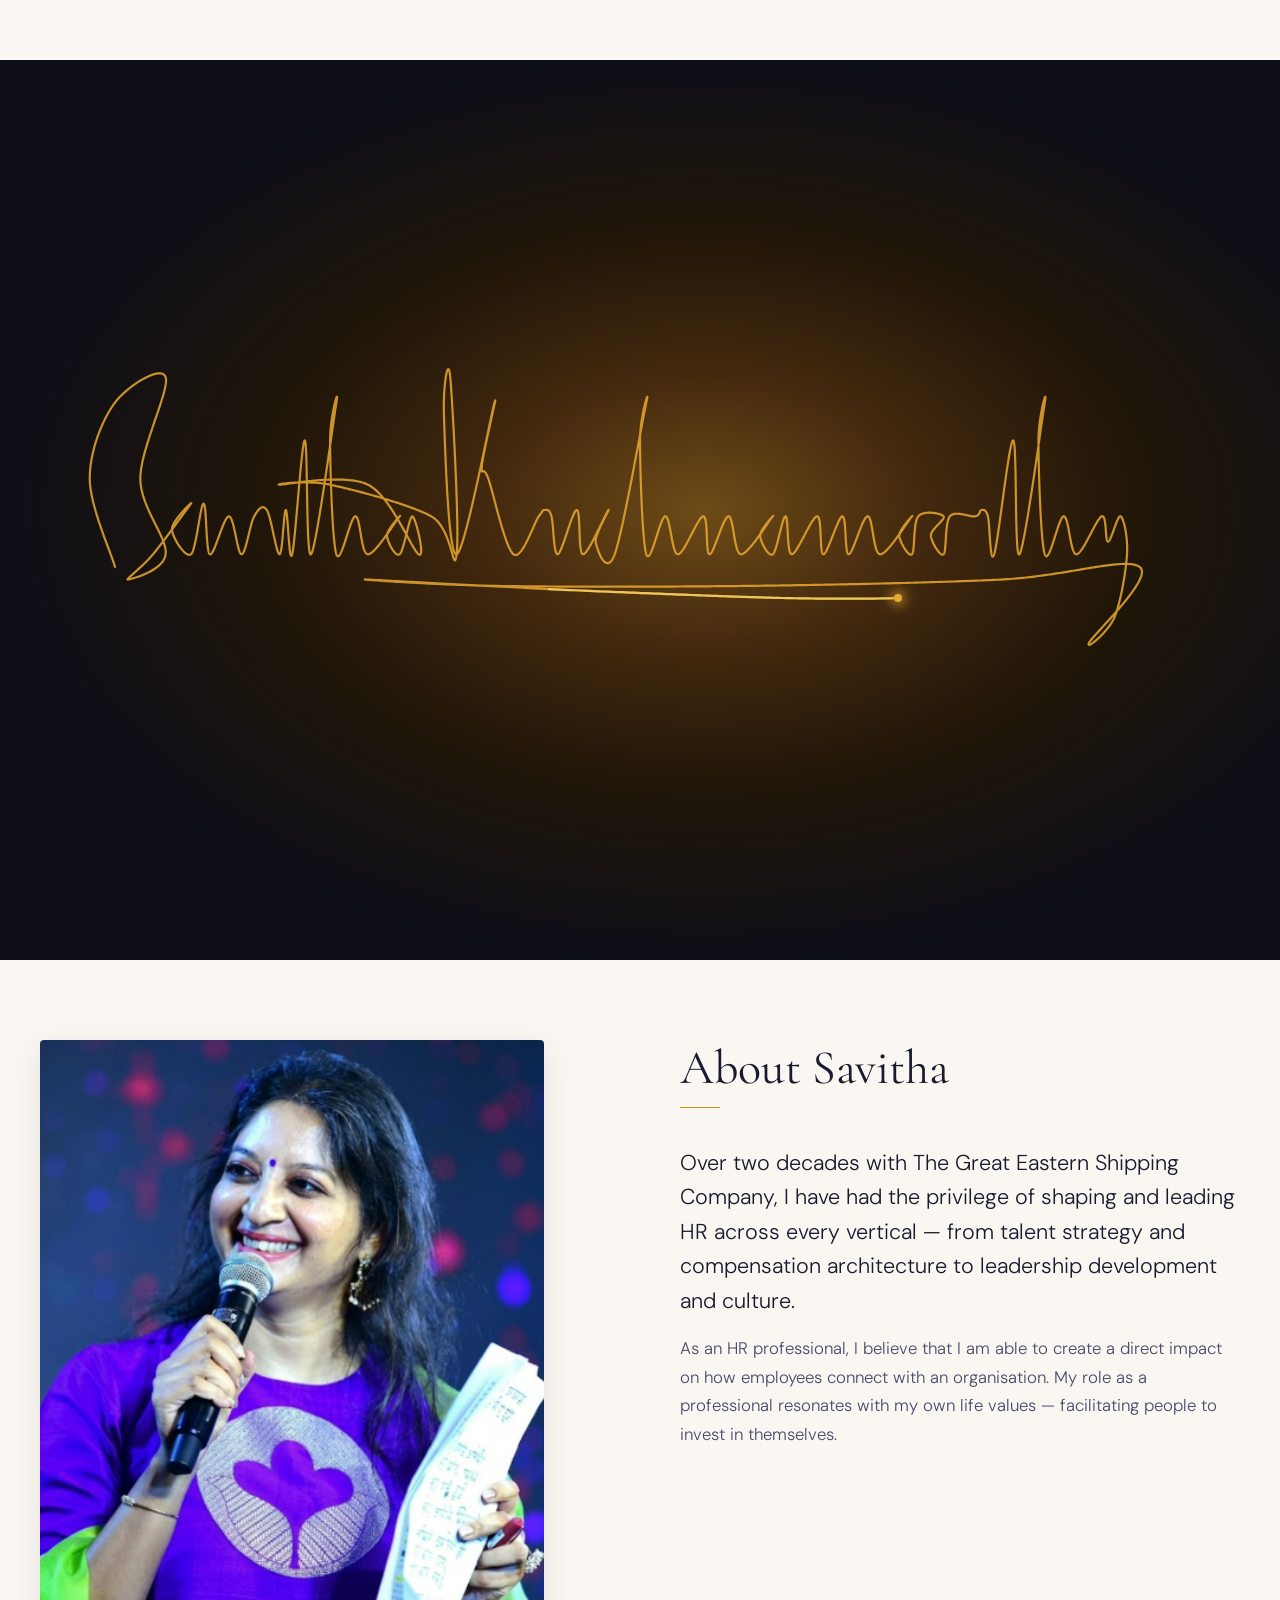
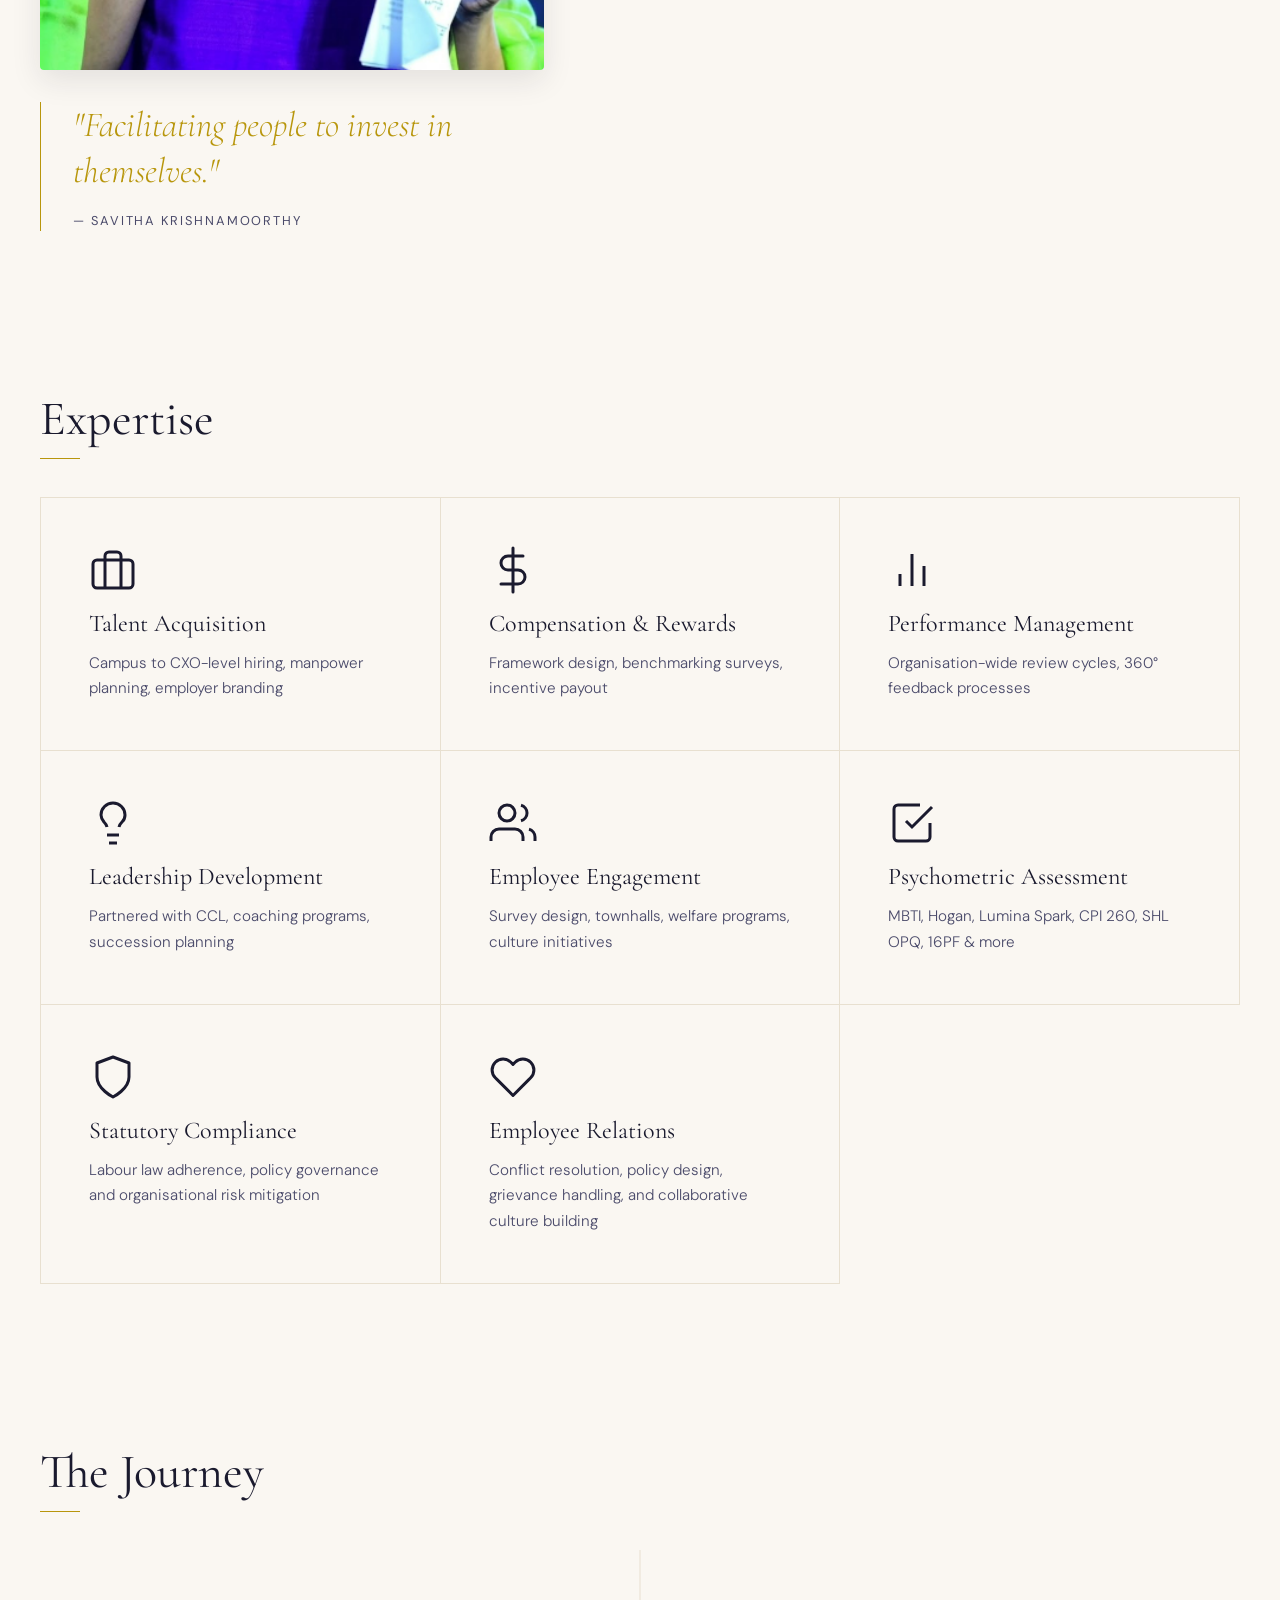
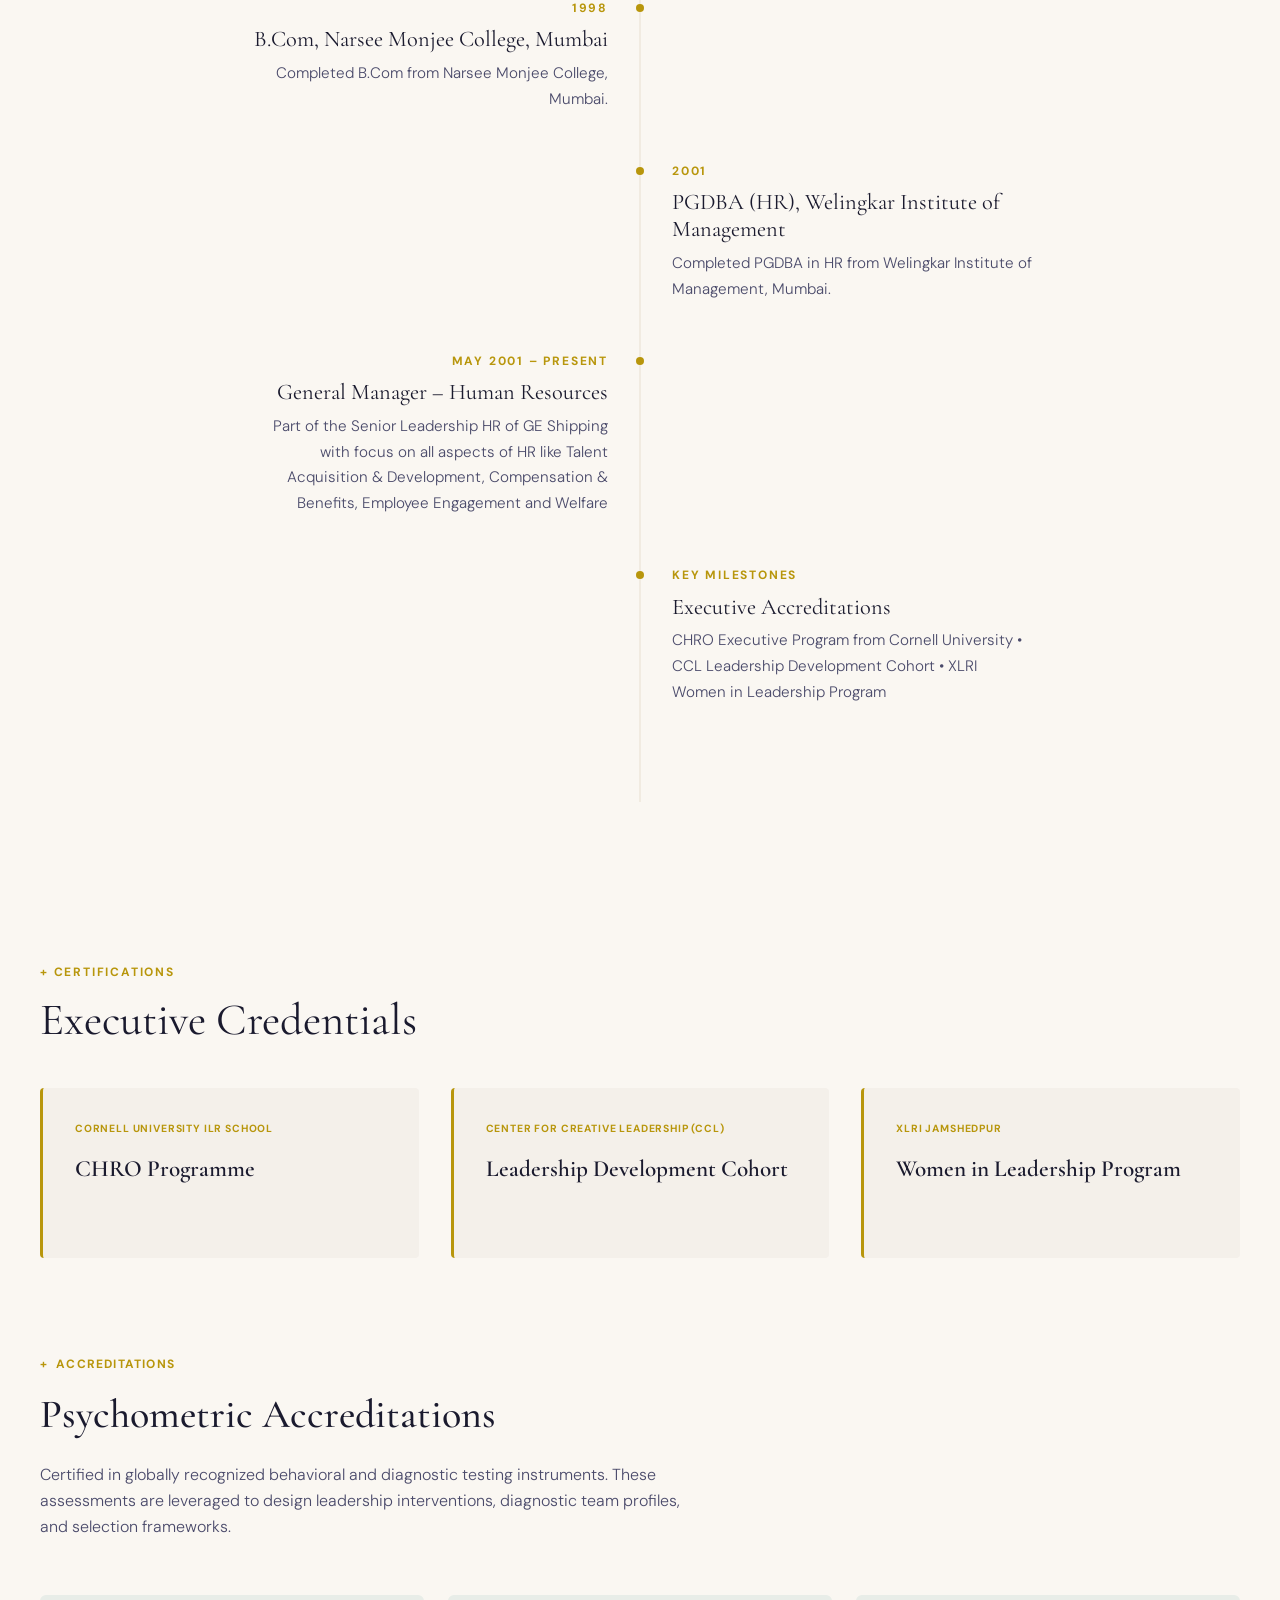
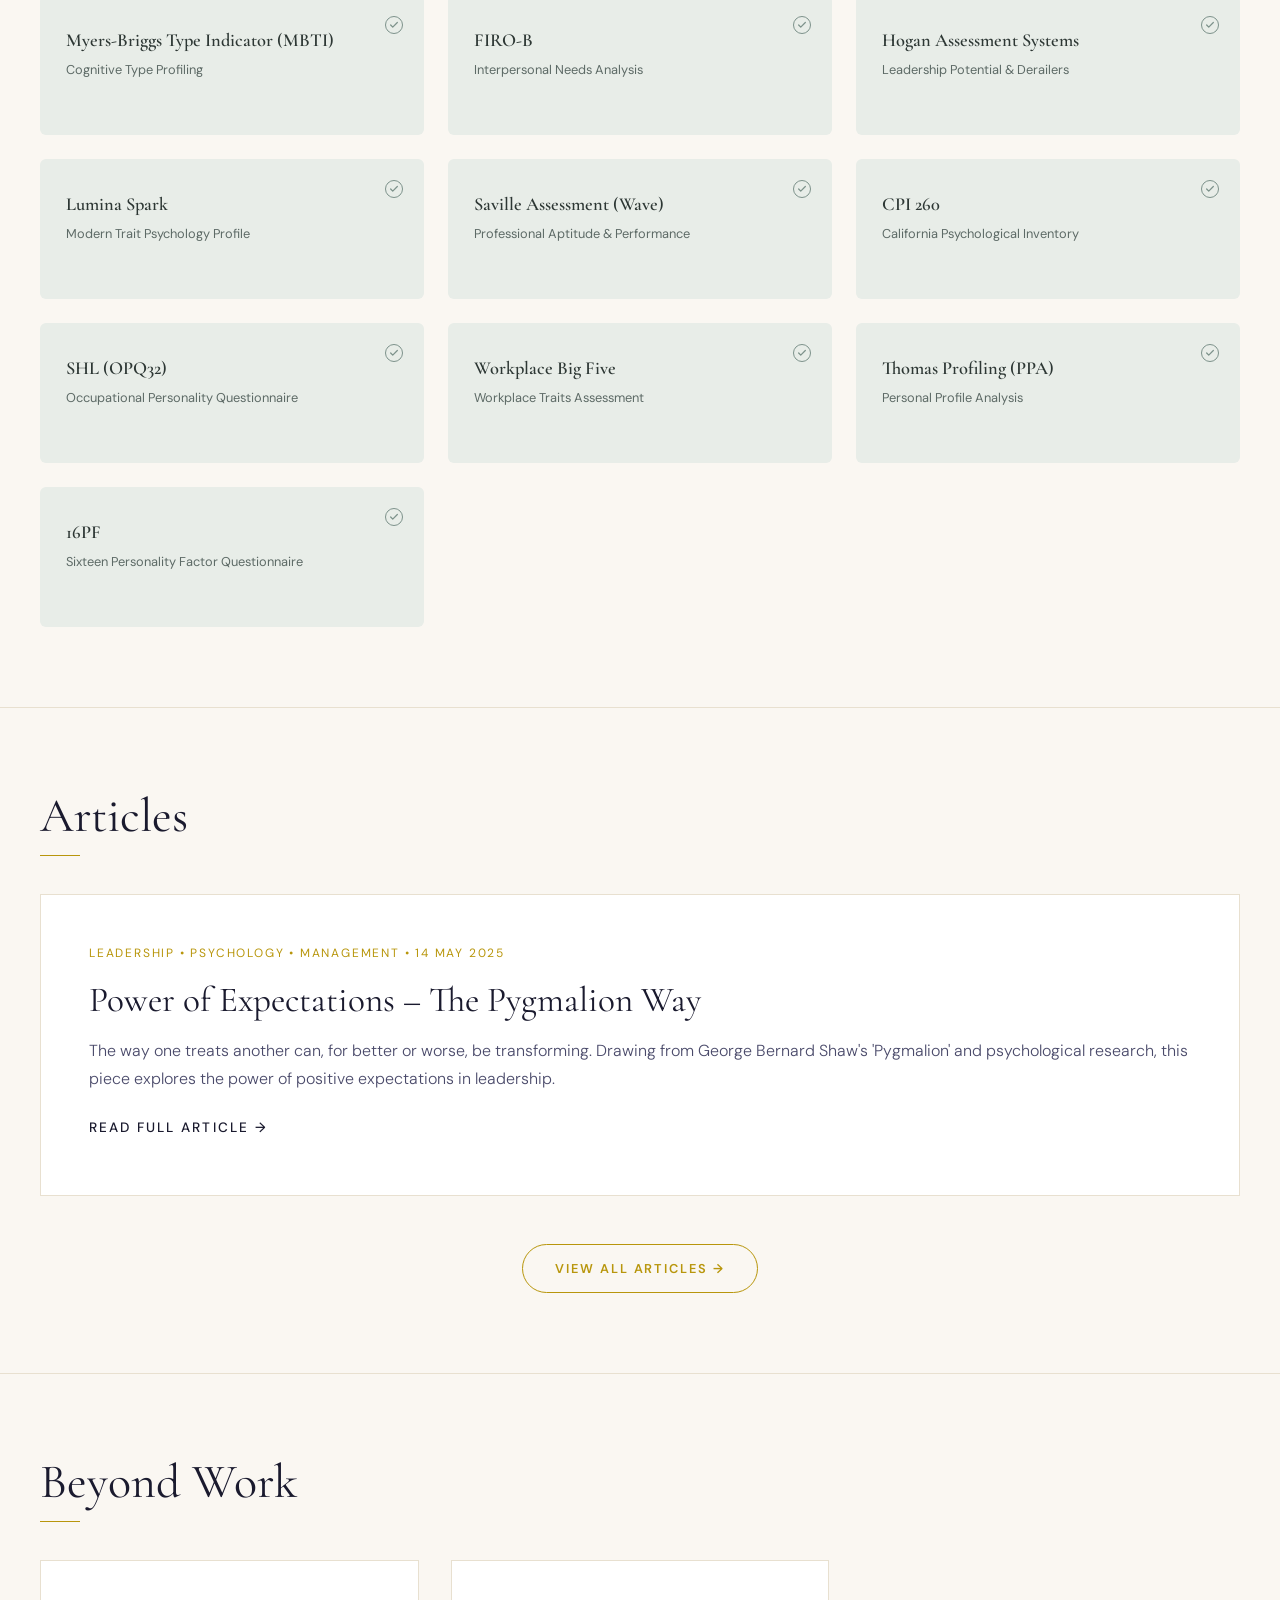
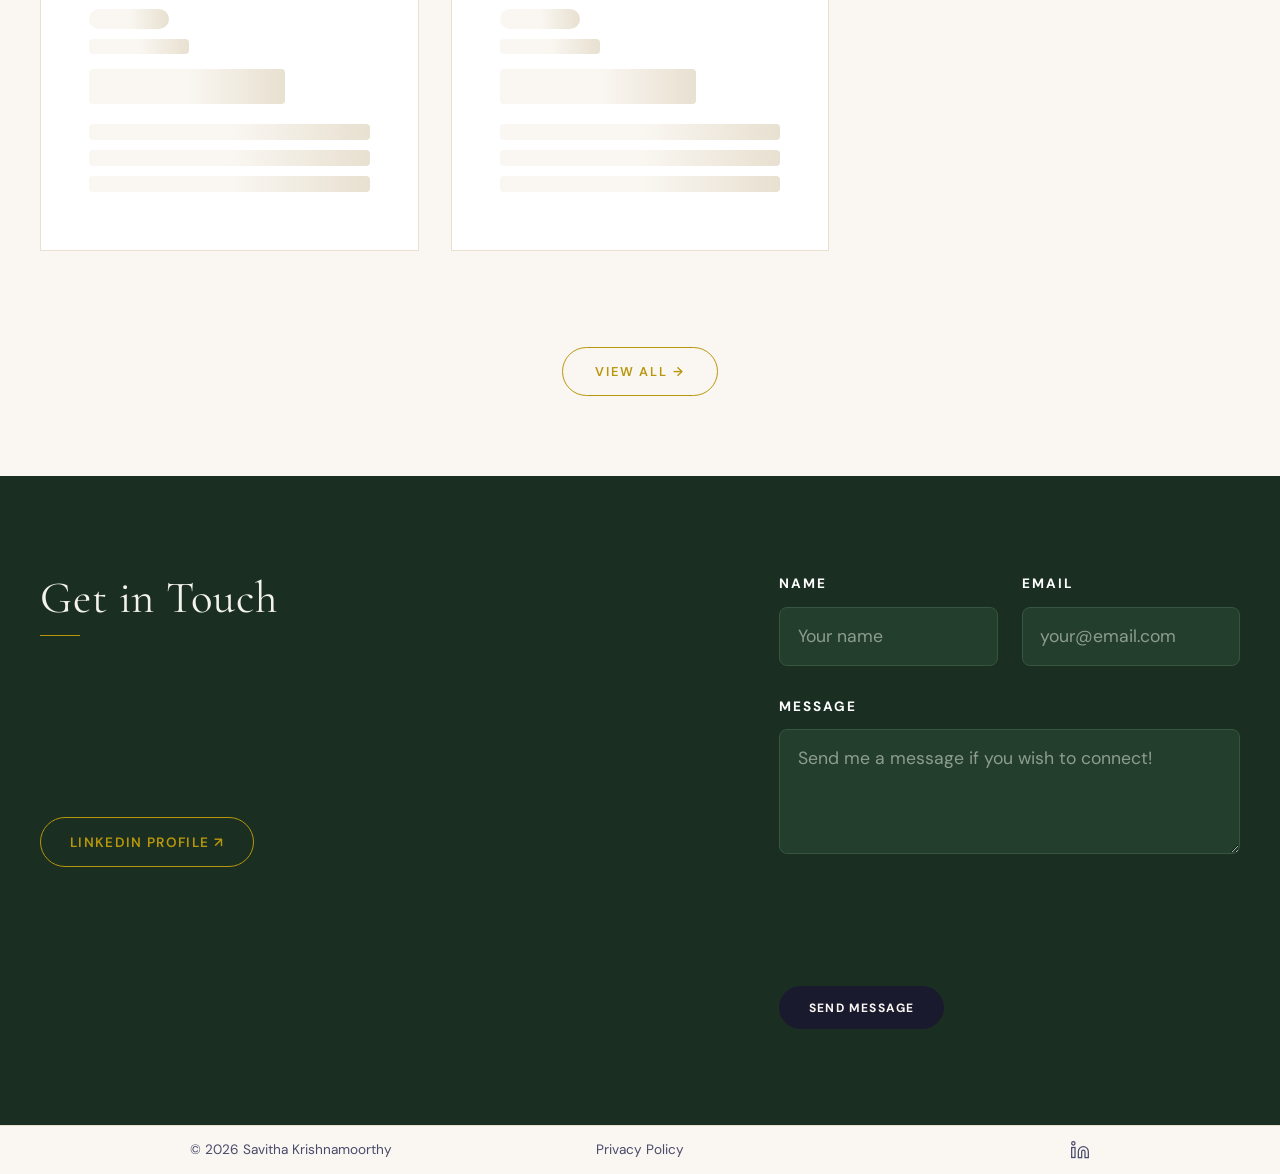
==== index.html @ 1e4d5e41 "Vertically center LinkedIn Profile button in contact column on desktop" ====
<!DOCTYPE html>
<html lang="en">
<head>
  <meta charset="UTF-8" />
  <meta name="viewport" content="width=device-width, initial-scale=1.0" />
  <title>Savitha Krishnamoorthy — HR Leader | Mumbai</title>
  <meta name="description" content="Personal brand portfolio of Savitha Krishnamoorthy, General Manager – Human Resources at The Great Eastern Shipping Co. Ltd.">
  
  <!-- Open Graph -->
  <meta property="og:title" content="Savitha Krishnamoorthy — HR Leader | Mumbai" />
  <meta property="og:description" content="Premium editorial portfolio of Savitha Krishnamoorthy, HR leader with 25+ years experience." />
  <meta property="og:type" content="website" />
  <meta property="og:url" content="https://in.linkedin.com/in/savitha-krishnamoorthy-5506066" />
  
  <!-- Google Fonts -->
  <link rel="preconnect" href="https://fonts.googleapis.com">
  <link rel="preconnect" href="https://fonts.gstatic.com" crossorigin>
  <link href="https://fonts.googleapis.com/css2?family=Cormorant+Garamond:ital,wght@0,300;0,400;0,600;0,700;1,400&family=DM+Sans:wght@300;400;500;700&display=swap" rel="stylesheet" />
  
  <link rel="stylesheet" href="css/style.css" />
  <!-- Google reCAPTCHA v2 -->
  <script src="https://www.google.com/recaptcha/api.js" async defer></script>
</head>
<body>
  <script>
    if (!sessionStorage.getItem('visited')) {
      document.body.classList.add('preloader-active', 'preloader-run-signature');
    }
  </script>
  <!-- Scroll progress bar -->
  <div id="progress-bar"></div>

  <!-- Header & Navigation -->
  <header id="navbar">
    <div class="nav-container">
      <div class="brand-container">
        <a href="#" class="logo-name">Savitha Krishnamoorthy</a>
      </div>
      
      <!-- Desktop Navigation -->
      <nav class="nav-desktop" aria-label="Desktop Navigation">
        <ul class="nav-links">
          <li><a href="#about" class="nav-item">About</a></li>
          <li><a href="#expertise" class="nav-item">Expertise</a></li>
          <li><a href="#journey" class="nav-item">Experience</a></li>
          <li><a href="#credentials" class="nav-item">Certifications</a></li>
          <li><a href="articles.html" class="nav-item" data-section="articles">Articles</a></li>
          <li><a href="beyond-work.html" class="nav-item" data-section="beyond-work">Beyond Work</a></li>
          <li><a href="#contact" class="nav-item">Contact</a></li>
        </ul>
      </nav>

      <!-- Hamburger Menu Button -->
      <button id="nav-toggle" aria-label="Toggle Navigation Menu" aria-expanded="false">
        <span class="hamburger-bar"></span>
        <span class="hamburger-bar"></span>
        <span class="hamburger-bar"></span>
      </button>
    </div>

    <!-- Mobile Navigation Overlay -->
    <div id="mobile-menu" class="mobile-menu hidden" aria-hidden="true">
      <nav aria-label="Mobile Navigation">
        <ul>
          <li><a href="#about" class="mobile-nav-item">About</a></li>
          <li><a href="#expertise" class="mobile-nav-item">Expertise</a></li>
          <li><a href="#journey" class="mobile-nav-item">Experience</a></li>
          <li><a href="#credentials" class="mobile-nav-item">Certifications</a></li>
          <li><a href="articles.html" class="mobile-nav-item">Articles</a></li>
          <li><a href="beyond-work.html" class="mobile-nav-item">Beyond Work</a></li>
          <li><a href="#contact" class="mobile-nav-item">Contact</a></li>
        </ul>
      </nav>
    </div>
  </header>

  <!-- HERO SECTION -->
  <section id="hero" class="hero-section">
    <!-- Premium layered video/image background with sunrise overlay -->
    <!-- Premium layered animated background with sunrise and shipping company graphics -->
    <div class="hero-bg-container">
      <video loop muted playsinline class="hero-video-bg">
        <source src="assets/marine-drive.mp4" type="video/mp4">
      </video>
      <div class="sky-bg"></div>
      <canvas id="constellation-canvas"></canvas>
      <div id="signature-glowing-dot"></div>
      <div class="hero-overlay"></div>
    </div>

    <div class="hero-container">
      <div class="hero-content">
        <h1 class="hero-name-headline" data-animate="fade-up">
          Savitha Krishnamoorthy
        </h1>
        
        <div class="hero-accent-line" data-animate="fade-up"></div>
        
        <div class="hero-eyebrow-container" data-animate="fade-up">
          <span class="hero-eyebrow">SENIOR HUMAN RESOURCES PROFESSIONAL | GENERAL MANAGER – HR</span>
        </div>


        <p class="hero-italic-bio" data-animate="fade-up">
          25 years | <strong>People. Process. Culture.</strong> — The three pillars of every thriving organization
        </p>

        <!-- CTA Buttons -->
        <div class="hero-actions" data-animate="fade-up">
          <a href="https://in.linkedin.com/in/savitha-krishnamoorthy-5506066" target="_blank" rel="noopener" class="hero-btn-primary">Connect on LinkedIn &nbsp;↗</a>
          <a href="#contact" class="hero-btn-secondary">Get in Touch</a>
        </div>

        <!-- Hero Stats Row -->
        <div class="hero-stats-row" data-animate="fade-up" style="margin-top: 60px;">
          <div class="hero-stat-col" data-count-target="25" data-count-suffix="+">
            <div class="hero-stat-num">0+</div>
            <div class="hero-stat-lbl">Years Experience</div>
          </div>
          <div class="hero-stat-col" data-count-target="10" data-count-suffix="+">
            <div class="hero-stat-num">0+</div>
            <div class="hero-stat-lbl">Psychometric Instruments</div>
          </div>
          <div class="hero-stat-col" data-count-target="360" data-count-suffix="°">
            <div class="hero-stat-num">0°</div>
            <div class="hero-stat-lbl">Feedback Processes</div>
          </div>
          <div class="hero-stat-col" data-count-target="8" data-count-suffix="">
            <div class="hero-stat-num">0</div>
            <div class="hero-stat-lbl">HR Verticals</div>
          </div>
        </div>


      </div>
    </div>
  </section>

  <!-- ABOUT SECTION -->
  <section id="about" class="section about-section">
    <div class="section-container">
      <div class="about-grid">
        <!-- Left Column: Profile Photo + Quote -->
        <div class="about-image-col" data-animate="fade-up">
          <div class="profile-image-frame">
            <img src="Profile_photo3.png" alt="Savitha Krishnamoorthy" class="profile-img" onerror="this.src='profile.png'; this.onerror=null;">
          </div>
          <blockquote class="pull-quote" style="margin-top: 2rem;">
            <p class="quote-text">"Facilitating people to invest in themselves."</p>
            <cite class="quote-attribution">&mdash; Savitha Krishnamoorthy</cite>
          </blockquote>
        </div>

        <!-- Right Column: Main About Info -->
        <div class="about-text-col" data-animate="fade-up" style="--delay: 1;">
          <h2 class="section-heading">About Savitha</h2>
          <p class="about-lead">
            Over two decades with The Great Eastern Shipping Company, I have had the privilege of shaping and leading HR across every vertical — from talent strategy and compensation architecture to leadership development and culture.
          </p>
          <p class="about-body">
            As an HR professional, I believe that I am able to create a direct impact on how employees connect with an organisation. My role as a professional resonates with my own life values — facilitating people to invest in themselves.
          </p>
        </div>
      </div>
    </div>
  </section>

  <!-- EXPERTISE SECTION -->
  <section id="expertise" class="section expertise-section">
    <div class="section-container">
      <h2 class="section-heading" data-animate="fade-up">Expertise</h2>
      <div class="expertise-grid">
        <!-- Card 1 -->
        <div class="expertise-card" data-animate="fade-up" style="--delay: 1;">
          <div class="card-icon" aria-hidden="true">
            <!-- Briefcase Icon -->
            <svg xmlns="http://www.w3.org/2000/svg" viewBox="0 0 24 24" fill="none" stroke="currentColor" stroke-width="1.5"><rect x="2" y="7" width="20" height="14" rx="2" ry="2"></rect><path d="M16 21V5a2 2 0 0 0-2-2h-4a2 2 0 0 0-2 2v16"></path></svg>
          </div>
          <h3 class="card-title">Talent Acquisition</h3>
          <p class="card-description">Campus to CXO-level hiring, manpower planning, employer branding</p>
        </div>

        <!-- Card 2 -->
        <div class="expertise-card" data-animate="fade-up" style="--delay: 2;">
          <div class="card-icon" aria-hidden="true">
            <!-- Coins/Rewards Icon -->
            <svg xmlns="http://www.w3.org/2000/svg" viewBox="0 0 24 24" fill="none" stroke="currentColor" stroke-width="1.5" stroke-linecap="round" stroke-linejoin="round"><line x1="12" y1="1" x2="12" y2="23"></line><path d="M17 5H9.5a3.5 3.5 0 0 0 0 7h5a3.5 3.5 0 0 1 0 7H6"></path></svg>
          </div>
          <h3 class="card-title">Compensation & Rewards</h3>
          <p class="card-description">Framework design, benchmarking surveys, incentive payout</p>
        </div>

        <!-- Card 3 -->
        <div class="expertise-card" data-animate="fade-up" style="--delay: 3;">
          <div class="card-icon" aria-hidden="true">
            <!-- Chart/Performance Icon -->
            <svg xmlns="http://www.w3.org/2000/svg" viewBox="0 0 24 24" fill="none" stroke="currentColor" stroke-width="1.5"><path d="M18 20V10"></path><path d="M12 20V4"></path><path d="M6 20v-6"></path></svg>
          </div>
          <h3 class="card-title">Performance Management</h3>
          <p class="card-description">Organisation-wide review cycles, 360° feedback processes</p>
        </div>

        <!-- Card 4 -->
        <div class="expertise-card" data-animate="fade-up" style="--delay: 4;">
          <div class="card-icon" aria-hidden="true">
            <!-- Leadership/Lightbulb Icon -->
            <svg xmlns="http://www.w3.org/2000/svg" viewBox="0 0 24 24" fill="none" stroke="currentColor" stroke-width="1.5"><path d="M15 14c.2-1 .7-1.7 1.5-2.5 1-.9 1.5-2.2 1.5-3.5A6 6 0 0 0 6 8c0 1 .5 2.2 1.5 3.5.7.7 1.3 1.5 1.5 2.5"></path><line x1="9" y1="18" x2="15" y2="18"></line><line x1="10" y1="22" x2="14" y2="22"></line></svg>
          </div>
          <h3 class="card-title">Leadership Development</h3>
          <p class="card-description">Partnered with CCL, coaching programs, succession planning</p>
        </div>

        <!-- Card 5 -->
        <div class="expertise-card" data-animate="fade-up" style="--delay: 5;">
          <div class="card-icon" aria-hidden="true">
            <!-- Engagement/People Icon -->
            <svg xmlns="http://www.w3.org/2000/svg" viewBox="0 0 24 24" fill="none" stroke="currentColor" stroke-width="1.5"><path d="M17 21v-2a4 4 0 0 0-4-4H5a4 4 0 0 0-4 4v2"></path><circle cx="9" cy="7" r="4"></circle><path d="M23 21v-2a4 4 0 0 0-3-3.87"></path><path d="M16 3.13a4 4 0 0 1 0 7.75"></path></svg>
          </div>
          <h3 class="card-title">Employee Engagement</h3>
          <p class="card-description">Survey design, townhalls, welfare programs, culture initiatives</p>
        </div>

        <!-- Card 6 -->
        <div class="expertise-card" data-animate="fade-up" style="--delay: 6;">
          <div class="card-icon" aria-hidden="true">
            <!-- Assessment/Checklist Icon -->
            <svg xmlns="http://www.w3.org/2000/svg" viewBox="0 0 24 24" fill="none" stroke="currentColor" stroke-width="1.5"><polyline points="9 11 12 14 22 4"></polyline><path d="M21 12v7a2 2 0 0 1-2 2H5a2 2 0 0 1-2-2V5a2 2 0 0 1 2-2h11"></path></svg>
          </div>
          <h3 class="card-title">Psychometric Assessment</h3>
          <p class="card-description">MBTI, Hogan, Lumina Spark, CPI 260, SHL OPQ, 16PF & more</p>
        </div>

        <!-- Card 7 -->
        <div class="expertise-card" data-animate="fade-up" style="--delay: 7;">
          <div class="card-icon" aria-hidden="true">
            <!-- Shield/Compliance Icon -->
            <svg xmlns="http://www.w3.org/2000/svg" viewBox="0 0 24 24" fill="none" stroke="currentColor" stroke-width="1.5" stroke-linecap="round" stroke-linejoin="round"><path d="M12 22s8-4 8-10V5l-8-3-8 3v7c0 6 8 10 8 10z"></path></svg>
          </div>
          <h3 class="card-title">Statutory Compliance</h3>
          <p class="card-description">Labour law adherence, policy governance and organisational risk mitigation</p>
        </div>

        <!-- Card 8 -->
        <div class="expertise-card" data-animate="fade-up" style="--delay: 8;">
          <div class="card-icon" aria-hidden="true">
            <!-- Heart/Employee Relations Icon -->
            <svg xmlns="http://www.w3.org/2000/svg" viewBox="0 0 24 24" fill="none" stroke="currentColor" stroke-width="1.5" stroke-linecap="round" stroke-linejoin="round"><path d="M20.84 4.61a5.5 5.5 0 0 0-7.78 0L12 5.67l-1.06-1.06a5.5 5.5 0 0 0-7.78 7.78l1.06 1.06L12 21.23l7.78-7.78 1.06-1.06a5.5 5.5 0 0 0 0-7.78z"></path></svg>
          </div>
          <h3 class="card-title">Employee Relations</h3>
          <p class="card-description">Conflict resolution, policy design, grievance handling, and collaborative culture building</p>
        </div>
      </div>
    </div>
  </section>


  <!-- TIMELINE SECTION -->
  <section id="journey" class="section timeline-section">
    <div class="section-container">
      <h2 class="section-heading" data-animate="fade-up">The Journey</h2>
      
      <div class="timeline-wrapper">
        <div class="timeline-line"></div>
        
        <!-- Timeline Item 1 -->
        <div class="timeline-node left" data-animate="slide-in-left">
          <div class="timeline-dot"></div>
          <div class="timeline-content">
            <span class="timeline-year">1998</span>
            <h3 class="timeline-title">B.Com, Narsee Monjee College, Mumbai</h3>
            <p class="timeline-desc">Completed B.Com from Narsee Monjee College, Mumbai.</p>
          </div>
        </div>

        <!-- Timeline Item 2 -->
        <div class="timeline-node right" data-animate="slide-in-right">
          <div class="timeline-dot"></div>
          <div class="timeline-content">
            <span class="timeline-year">2001</span>
            <h3 class="timeline-title">PGDBA (HR), Welingkar Institute of Management</h3>
            <p class="timeline-desc">Completed PGDBA in HR from Welingkar Institute of Management, Mumbai.</p>
          </div>
        </div>

        <!-- Timeline Item 3 -->
        <div class="timeline-node left" data-animate="slide-in-left">
          <div class="timeline-dot"></div>
          <div class="timeline-content">
            <span class="timeline-year">MAY 2001 – PRESENT</span>
            <h3 class="timeline-title">General Manager – Human Resources</h3>
            <p class="timeline-desc">Part of the Senior Leadership HR of GE Shipping with focus on all aspects of HR like Talent Acquisition & Development, Compensation & Benefits, Employee Engagement and Welfare</p>
          </div>
        </div>

        <!-- Timeline Item 6 -->
        <div class="timeline-node right" data-animate="slide-in-right">
          <div class="timeline-dot"></div>
          <div class="timeline-content">
            <span class="timeline-year">Key Milestones</span>
            <h3 class="timeline-title">Executive Accreditations</h3>
            <p class="timeline-desc">CHRO Executive Program from Cornell University • CCL Leadership Development Cohort • XLRI Women in Leadership Program</p>
          </div>
        </div>
      </div>
    </div>
  </section>

  <!-- CREDENTIALS SECTION -->
  <section id="credentials" class="section credentials-section">
    <div class="section-container">
      <div class="credentials-block">
        <div class="credentials-eyebrow" data-animate="fade-up">+ CERTIFICATIONS</div>
        <h2 class="section-heading-editorial" data-animate="fade-up">Executive Credentials</h2>
        
        <div class="credentials-cards-grid">
          <!-- Card 1: Cornell -->
          <div class="cred-card" data-animate="fade-up" style="--delay: 1;">
            <div class="cred-card-inner">
              <span class="cred-school">CORNELL UNIVERSITY ILR SCHOOL</span>
              <h3 class="cred-title">CHRO Programme</h3>
            </div>
          </div>

          <!-- Card 2: CCL -->
          <div class="cred-card" data-animate="fade-up" style="--delay: 2;">
            <div class="cred-card-inner">
              <span class="cred-school">CENTER FOR CREATIVE LEADERSHIP (CCL)</span>
              <h3 class="cred-title">Leadership Development Cohort</h3>
            </div>
          </div>

          <!-- Card 3: XLRI -->
          <div class="cred-card" data-animate="fade-up" style="--delay: 3;">
            <div class="cred-card-inner">
              <span class="cred-school">XLRI JAMSHEDPUR</span>
              <h3 class="cred-title">Women in Leadership Program</h3>
            </div>
          </div>
        </div>
      </div>

      <!-- PSYCHOMETRIC INSTRUMENTS -->
      <div id="accreditations" class="psycho-block">
        <div class="psycho-eyebrow" data-animate="fade-up">ACCREDITATIONS</div>
        <h2 class="psycho-heading" data-animate="fade-up">Psychometric Accreditations</h2>
        <p class="psycho-desc" data-animate="fade-up">Certified in globally recognized behavioral and diagnostic testing instruments. These assessments are leveraged to design leadership interventions, diagnostic team profiles, and selection frameworks.</p>
        
        <div class="psycho-cards-grid">
          <!-- 1 -->
          <div class="psycho-card" data-animate="fade-up" style="--delay: 1;">
            <div class="psycho-icon">
              <span class="psycho-dot"></span>
              <span class="psycho-check">
                <svg viewBox="0 0 24 24" fill="none" stroke="currentColor" stroke-width="3" stroke-linecap="round" stroke-linejoin="round"><polyline points="20 6 9 17 4 12"></polyline></svg>
              </span>
            </div>
            <h3 class="psycho-title">Myers-Briggs Type Indicator (MBTI)</h3>
            <span class="psycho-subtitle">Cognitive Type Profiling</span>
          </div>
          
          <!-- 2 -->
          <div class="psycho-card" data-animate="fade-up" style="--delay: 2;">
            <div class="psycho-icon">
              <span class="psycho-dot"></span>
              <span class="psycho-check">
                <svg viewBox="0 0 24 24" fill="none" stroke="currentColor" stroke-width="3" stroke-linecap="round" stroke-linejoin="round"><polyline points="20 6 9 17 4 12"></polyline></svg>
              </span>
            </div>
            <h3 class="psycho-title">FIRO-B</h3>
            <span class="psycho-subtitle">Interpersonal Needs Analysis</span>
          </div>
          
          <!-- 3 -->
          <div class="psycho-card" data-animate="fade-up" style="--delay: 3;">
            <div class="psycho-icon">
              <span class="psycho-dot"></span>
              <span class="psycho-check">
                <svg viewBox="0 0 24 24" fill="none" stroke="currentColor" stroke-width="3" stroke-linecap="round" stroke-linejoin="round"><polyline points="20 6 9 17 4 12"></polyline></svg>
              </span>
            </div>
            <h3 class="psycho-title">Hogan Assessment Systems</h3>
            <span class="psycho-subtitle">Leadership Potential & Derailers</span>
          </div>
          
          <!-- 4 -->
          <div class="psycho-card" data-animate="fade-up" style="--delay: 4;">
            <div class="psycho-icon">
              <span class="psycho-dot"></span>
              <span class="psycho-check">
                <svg viewBox="0 0 24 24" fill="none" stroke="currentColor" stroke-width="3" stroke-linecap="round" stroke-linejoin="round"><polyline points="20 6 9 17 4 12"></polyline></svg>
              </span>
            </div>
            <h3 class="psycho-title">Lumina Spark</h3>
            <span class="psycho-subtitle">Modern Trait Psychology Profile</span>
          </div>
          
          <!-- 5 -->
          <div class="psycho-card" data-animate="fade-up" style="--delay: 5;">
            <div class="psycho-icon">
              <span class="psycho-dot"></span>
              <span class="psycho-check">
                <svg viewBox="0 0 24 24" fill="none" stroke="currentColor" stroke-width="3" stroke-linecap="round" stroke-linejoin="round"><polyline points="20 6 9 17 4 12"></polyline></svg>
              </span>
            </div>
            <h3 class="psycho-title">Saville Assessment (Wave)</h3>
            <span class="psycho-subtitle">Professional Aptitude & Performance</span>
          </div>
          
          <!-- 6 -->
          <div class="psycho-card" data-animate="fade-up" style="--delay: 6;">
            <div class="psycho-icon">
              <span class="psycho-dot"></span>
              <span class="psycho-check">
                <svg viewBox="0 0 24 24" fill="none" stroke="currentColor" stroke-width="3" stroke-linecap="round" stroke-linejoin="round"><polyline points="20 6 9 17 4 12"></polyline></svg>
              </span>
            </div>
            <h3 class="psycho-title">CPI 260</h3>
            <span class="psycho-subtitle">California Psychological Inventory</span>
          </div>
          
          <!-- 7 -->
          <div class="psycho-card" data-animate="fade-up" style="--delay: 7;">
            <div class="psycho-icon">
              <span class="psycho-dot"></span>
              <span class="psycho-check">
                <svg viewBox="0 0 24 24" fill="none" stroke="currentColor" stroke-width="3" stroke-linecap="round" stroke-linejoin="round"><polyline points="20 6 9 17 4 12"></polyline></svg>
              </span>
            </div>
            <h3 class="psycho-title">SHL (OPQ32)</h3>
            <span class="psycho-subtitle">Occupational Personality Questionnaire</span>
          </div>
          
          <!-- 8 -->
          <div class="psycho-card" data-animate="fade-up" style="--delay: 8;">
            <div class="psycho-icon">
              <span class="psycho-dot"></span>
              <span class="psycho-check">
                <svg viewBox="0 0 24 24" fill="none" stroke="currentColor" stroke-width="3" stroke-linecap="round" stroke-linejoin="round"><polyline points="20 6 9 17 4 12"></polyline></svg>
              </span>
            </div>
            <h3 class="psycho-title">Workplace Big Five</h3>
            <span class="psycho-subtitle">Workplace Traits Assessment</span>
          </div>
          
          <!-- 9 -->
          <div class="psycho-card" data-animate="fade-up" style="--delay: 9;">
            <div class="psycho-icon">
              <span class="psycho-dot"></span>
              <span class="psycho-check">
                <svg viewBox="0 0 24 24" fill="none" stroke="currentColor" stroke-width="3" stroke-linecap="round" stroke-linejoin="round"><polyline points="20 6 9 17 4 12"></polyline></svg>
              </span>
            </div>
            <h3 class="psycho-title">Thomas Profiling (PPA)</h3>
            <span class="psycho-subtitle">Personal Profile Analysis</span>
          </div>
          
          <!-- 10 -->
          <div class="psycho-card" data-animate="fade-up" style="--delay: 10;">
            <div class="psycho-icon">
              <span class="psycho-dot"></span>
              <span class="psycho-check">
                <svg viewBox="0 0 24 24" fill="none" stroke="currentColor" stroke-width="3" stroke-linecap="round" stroke-linejoin="round"><polyline points="20 6 9 17 4 12"></polyline></svg>
              </span>
            </div>
            <h3 class="psycho-title">16PF</h3>
            <span class="psycho-subtitle">Sixteen Personality Factor Questionnaire</span>
          </div>
        </div>
      </div>
    </div>
  </section>

  <!-- ARTICLES SECTION -->
  <section id="articles" class="section articles-section" style="background-color: var(--color-bg); border-top: 1px solid var(--color-divider); padding: var(--space-lg) var(--space-xs); position: relative;">
    <div class="section-container">
      <div class="perspectives-header" style="display: flex; justify-content: space-between; align-items: flex-end; margin-bottom: var(--space-md); flex-wrap: wrap; gap: 1rem;">
        <div>
          <h2 class="section-heading" style="margin-bottom: 0;" data-animate="fade-up">Articles</h2>
        </div>
      </div>
      
      <div class="articles-layout" style="display: block;">
        <!-- 1. Static Pygmalion Card -->
        <article class="featured-article-card" data-animate="fade-up" style="--delay: 2;">
          <div class="article-meta">
            <span class="article-tag">Leadership &bull; Psychology &bull; Management &bull; 14 May 2025</span>
          </div>
          <h3 class="article-title">Power of Expectations – The Pygmalion Way</h3>
          <p class="article-excerpt">The way one treats another can, for better or worse, be transforming. Drawing from George Bernard Shaw's 'Pygmalion' and psychological research, this piece explores the power of positive expectations in leadership.</p>
          <a href="articles.html" class="article-cta-btn" style="text-decoration: none; display: inline-block; text-align: center;">Read Full Article <span class="arrow">→</span></a>
        </article>
      </div>

      <div style="margin-top: 3rem; text-align: center;" data-animate="fade-up" style="--delay: 3;">
        <a href="articles.html" class="btn-primary-outline" style="text-decoration: none; display: inline-block;">VIEW ALL ARTICLES <span class="arrow">→</span></a>
      </div>
    </div>
  </section>

  <!-- INSIGHTS SECTION -->
  <section id="beyond-work" class="section insights-section" style="background-color: var(--color-bg); border-top: 1px solid var(--color-divider); padding: var(--space-lg) var(--space-xs); position: relative;">
    <div class="section-container">
      <div class="perspectives-header" style="display: flex; justify-content: space-between; align-items: flex-end; margin-bottom: var(--space-md); flex-wrap: wrap; gap: 1rem;">
        <div>
          <h2 class="section-heading" style="margin-bottom: 0;" data-animate="fade-up">Beyond Work</h2>
        </div>
      </div>
      
      <div id="dynamic-posts-container" style="display: grid; grid-template-columns: repeat(auto-fill, minmax(min(100%, 300px), 1fr)); gap: 2rem;">
        <div class="post-skeleton" style="background-color: var(--color-white); border: 1px solid var(--color-divider); padding: var(--space-md);">
          <div class="skeleton-pill"></div>
          <div class="skeleton-date"></div>
          <div class="skeleton-title"></div>
          <div class="skeleton-line"></div>
          <div class="skeleton-line"></div>
          <div class="skeleton-line short"></div>
        </div>
        <div class="post-skeleton" style="background-color: var(--color-white); border: 1px solid var(--color-divider); padding: var(--space-md);">
          <div class="skeleton-pill"></div>
          <div class="skeleton-date"></div>
          <div class="skeleton-title"></div>
          <div class="skeleton-line"></div>
          <div class="skeleton-line"></div>
          <div class="skeleton-line short"></div>
        </div>
      </div>
      
      <div id="no-insights-message" style="display: none; text-align: center; font-style: italic; color: var(--color-text-light); margin-top: 2rem;">
        More coming soon.
      </div>

      <div style="margin-top: 3rem; text-align: center;" data-animate="fade-up" style="--delay: 3;">
        <a href="beyond-work.html" class="btn-primary-outline" style="text-decoration: none; display: inline-block;">VIEW ALL <span class="arrow">→</span></a>
      </div>
    </div>
  </section>

  <!-- CONTACT SECTION -->
  <section id="contact" class="section contact-section">
    <div class="section-container">
      <div class="contact-grid">
        <div class="contact-info">
          <h2 class="section-heading" data-animate="fade-up" style="margin-top: 0; margin-bottom: 1.8rem;">
            Get in Touch
          </h2>
          <div class="btn-linkedin-pill-wrapper">
            <a href="https://in.linkedin.com/in/savitha-krishnamoorthy-5506066" target="_blank" rel="noopener" class="btn-linkedin-pill" data-animate="fade-up" style="--delay: 1; margin-top: 0;">LinkedIn Profile ↗</a>
          </div>
        </div>
        
        <!-- Contact Form -->
        <div class="contact-form-container" data-animate="fade-up" style="--delay: 5;">
          <form id="contact-form">
            <input type="hidden" name="_subject" value="New message from portfolio - Savitha Krishnamoorthy">
            
            <div class="form-row">
              <div class="form-group" style="flex: 1;">
                <label for="name">NAME</label>
                <input type="text" id="name" name="name" placeholder="Your name" required>
              </div>
              
              <div class="form-group" style="flex: 1;">
                <label for="email">EMAIL</label>
                <input type="email" id="email" name="email" placeholder="your@email.com" required>
              </div>
            </div>
            
            <div class="form-group">
              <label for="message">MESSAGE</label>
              <textarea id="message" name="message" placeholder="Send me a message if you wish to connect!" rows="4" required></textarea>
            </div>

            <!-- Honeypot field to trap spam bots (hidden from humans) -->
            <div style="display: none;" aria-hidden="true">
              <label for="honeypot_field">Leave this field blank</label>
              <input type="text" id="honeypot_field" name="honeypot_field" autocomplete="off" tabindex="-1">
            </div>

            <!-- Google reCAPTCHA v2 -->
            <div class="form-row recaptcha-row" style="margin-bottom: 1.8rem;">
              <div class="g-recaptcha" data-sitekey="6LdRohEtAAAAABu1uD13qUaR6DW5cXo_nmkn2rKm" data-theme="dark"></div>
            </div>
            
            <button type="submit" class="btn-primary-form">Send Message</button>
            <p id="form-status" style="display: none; margin-top: 1rem; color: var(--color-accent); font-weight: 500; font-size: 0.9rem;"></p>
          </form>
        </div>
      </div>
    </div>
  </section>

  <!-- FOOTER -->
  <footer class="site-footer">
    <div class="footer-container">
      <span class="copyright">© 2026 Savitha Krishnamoorthy</span>
      <a href="privacy-policy.html" class="footer-privacy-link">Privacy Policy</a>
      <a href="https://in.linkedin.com/in/savitha-krishnamoorthy-5506066" target="_blank" rel="noopener" class="footer-social-link" aria-label="LinkedIn Profile">
        <svg xmlns="http://www.w3.org/2000/svg" viewBox="0 0 24 24" fill="none" stroke="currentColor" stroke-width="1.5" width="20" height="20"><path d="M16 8a6 6 0 0 1 6 6v7h-4v-7a2 2 0 0 0-2-2 2 2 0 0 0-2 2v7h-4v-7a6 6 0 0 1 6-6z"></path><rect x="2" y="9" width="4" height="12"></rect><circle cx="4" cy="4" r="2"></circle></svg>
      </a>
    </div>
  </footer>

  <!-- PERSPECTIVES FULL ARTICLE MODAL -->
  <div id="article-modal" class="modal-overlay hidden" aria-hidden="true" role="dialog">
    <div class="modal-wrapper">
      <button id="close-modal-btn" class="modal-close" aria-label="Close article">×</button>
      <div class="modal-content">
        <span class="modal-tag">Perspectives &bull; Leadership &bull; Psychology</span>
        <h2 class="modal-title">Power of Expectations – The Pygmalion Way</h2>
        <div class="modal-body-text">
          <p class="lead-text">
            Anyone who is familiar with the play ‘Pygmalion’ by George Bernard Shaw, would know about an experiment which started on a casual conversation and went on to become a serious study. In a nutshell this is a story about how Professor Higgins, a scientist of phonetics, lays a bet to Colonel Pickering that he will convert a mere flower girl, Eliza Doolittle, who is rough in her dialect and present her as poised and well-spoken as a Duchess. While Professor Higgins works and is successful on the physical transformation the insight is brilliantly put by Eliza: <em>“The difference between a lady and a flower girl is not how she behaves but how she is treated. I will always be a Flower girl to Prof. Higgins because he always treats me like a flower girl, but I know I can be a lady to you because you treat me as one and always will.”</em>
          </p>
          <p>
            This play is inspired by the ‘Pygmalion effect’. The Pygmalion effect is a psychological phenomenon wherein it is believed that high expectations can lead to improved performance. Its name comes from the story of Pygmalion, a mythical Greek sculptor. Pygmalion carved a statue of a woman and then became enamored with it. Unable to love a human, Pygmalion appealed to Aphrodite, the goddess of love. She took pity and brought the statue to life.
          </p>
          <p>
            The insights from Pygmalion effect are widely practiced in educational institutions. Research by Robert Rosenthal and Lenore Jacobson examined the influence of teachers’ expectations on students’ performance. Interesting studies have been carried out where students who were picked randomly were presented as ‘Gifted’, which in turn has had a positive psychological impact on teachers. These children in many cases ended up excelling as the teachers projected higher expectations and in many cases encouragement as well.
          </p>
          <p>
            The powerful influence of a person’s expectation, especially leaders or mentors on an individual’s behavior, has long been recognized by psychologists and even workplaces today.
            It presents a theory that many a times people outperform because of the positive expectations set on them by their managers or parents or teachers etc. To elaborate what it means is the way one person treats another can, for better or worse, be transforming. Managers who believe their team members have potential and frequently offer encouragement and positive reinforcements are likely to build more successful teams.
          </p>
          <p>
            Insights from ‘Pygmalion in Management’ by J Sterling Livingston, state many a time Managers unintentionally treat their subordinates in a way that could lead to lower expectations than the subordinate could be capable of. This is also because interestingly at a psychological level, people often believe they can only deliver what is expected of them.
          </p>
          <p>
            Often in coffee conversations with colleagues, when you discuss about managers who inspire them, apart from the domain competence it is often about: <em>“He believed in my ability even more than I did on myself,”</em> or <em>“She told me 'I know you can do this, you are not seeing it yet, but I can clearly see this.'”</em>
          </p>
          <p>
            There is common folk tale related to the Solomon Island where it is believed that a tree if it had to be brought down can be done so by the combined effort of the Islanders cursing negatively and yelling at the tree. While whether this is true or not is debatable, it does emphasize the impact of repeated negative expectations and statements on one’s psyche and hence performance as well.
          </p>
          <p>
            If we know this then what’s really the issue? Well, it’s easier said than done. Our own inhibitions, experiences and deep-rooted personality traits could come in the way of setting and communicating positive expectations from people around us. It is often difficult to recognize how easily we end up transmitting negative feelings.
          </p>
          <p>
            However, being aware of the impact of our expectations and the way it is communicated by managers can go a long way in building positivity. Feedback both positive as well as citing improvement areas could be motivating and further enhance performance. Research by McClelland and Atkinson also indicates that the Pygmalion effect drops if we see our chance of success as being less than 50%. This explains that while high expectations are beneficial, it is up to the point of diminishing returns.
          </p>
          <p>
            Whether consciously or not, leaders facilitate changes in behavior, hence a deliberate effort to state positive expectations and create positive reinforcement can do more good than harm.
          </p>
        </div>
      </div>
    </div>
  </div>

  <!-- Local Supabase Client Library -->
  <script src="js/supabase.js"></script>
  <!-- Shared Config -->
  <script src="js/supabase-client.js"></script>
  <!-- Main interaction script -->
  <script src="js/main.js" defer></script>
  <!-- Dynamic Homepage Insights -->
  <script src="js/homepage-insights.js" defer></script>
</body>
</html>
---- css/style.css ----
/* -------------------------------------------------------------
   SAVITHA KRISHNAMOORTHY PORTFOLIO - DESIGN SYSTEM & STYLE
------------------------------------------------------------- */

/* 1. DESIGN TOKENS (CSS Variables) */
:root {
  /* Colors - EXACT TO REQUEST SPECIFICATIONS */
  --color-bg: #FAF7F2;          /* warm cream / off-white */
  --color-primary: #1A1A2E;     /* deep navy-black */
  --color-accent: #B8960C;      /* antique gold */
  --color-secondary: #4A4A6A;   /* muted slate */
  --color-white: #FFFFFF;
  --color-divider: #E8E0D0;     /* soft divider */

  /* Typography */
  --font-heading: 'Cormorant Garamond', serif;
  --font-body: 'DM Sans', sans-serif;

  /* Spacing Scale */
  --space-xxs: 0.5rem;
  --space-xs: 1rem;
  --space-sm: 2rem;
  --space-md: 3rem;
  --space-lg: 5rem;
  --space-xl: 8rem;
  --space-xxl: 12rem;

  /* Grid/Layout */
  --max-width: 1200px;
  --header-height: 60px;

  /* Transitions */
  --transition-smooth: all 0.5s cubic-bezier(0.25, 0.46, 0.45, 0.94);
  --transition-slow: all 0.8s cubic-bezier(0.25, 0.46, 0.45, 0.94);
  --transition-shimmer: all 0.3s ease;
}

/* 2. RESET & BASE */
*, *::before, *::after {
  box-sizing: border-box;
  margin: 0;
  padding: 0;
}

html {
  font-size: 16px;
  scroll-behavior: smooth;
  background-color: var(--color-bg);
  color: var(--color-primary);
  font-family: var(--font-body);
  -webkit-font-smoothing: antialiased;
  -moz-osx-font-smoothing: grayscale;
}

body {
  overflow-x: hidden;
  line-height: 1.7;
}

/* 3. TYPOGRAPHY & GENERAL STYLES */
h1, h2, h3, h4 {
  font-family: var(--font-heading);
  font-weight: 400;
  color: var(--color-primary);
  line-height: 1.2;
}

p {
  font-size: 1.05rem;
  color: var(--color-secondary);
  font-weight: 300;
}

a {
  color: inherit;
  text-decoration: none;
  transition: var(--transition-smooth);
}

img {
  max-width: 100%;
  height: auto;
}

ul {
  list-style: none;
}

/* Scroll Progress Bar */
#progress-bar {
  position: fixed;
  top: 0;
  left: 0;
  height: 2px;
  background-color: var(--color-accent);
  width: 0%;
  z-index: 1100;
  transition: width 0.1s linear;
}

/* 4. LAYOUT COMPONENTS */
.section {
  padding: var(--space-lg) var(--space-xs);
  display: flex;
  justify-content: center;
  align-items: center;
}

.section-container {
  width: 100%;
  max-width: var(--max-width);
  margin: 0 auto;
}

/* Section Headings */
.section-heading {
  font-size: 3rem;
  margin-bottom: var(--space-md);
  position: relative;
  display: inline-block;
}

.section-heading::after {
  content: '';
  position: absolute;
  left: 0;
  bottom: -10px;
  width: 40px;
  height: 1px;
  background-color: var(--color-accent);
}

.section-subheading {
  font-size: 1.2rem;
  font-family: var(--font-body);
  color: var(--color-secondary);
  letter-spacing: 0.05em;
  margin-top: -1.5rem;
  margin-bottom: var(--space-md);
}

/* 5. HEADER & NAVIGATION */
#navbar {
  position: fixed;
  top: 0;
  left: 0;
  width: 100%;
  height: var(--header-height);
  background-color: transparent;
  border-bottom: 1px solid transparent;
  z-index: 1000;
  display: flex;
  align-items: center;
  transition: var(--transition-smooth);
}

#navbar.navbar-scrolled {
  background-color: rgba(250, 247, 242, 0.9);
  backdrop-filter: blur(20px);
  -webkit-backdrop-filter: blur(20px);
  border-bottom: 1px solid var(--color-divider);
  box-shadow: 0 4px 20px rgba(0, 0, 0, 0.05);
}

.nav-container {
  width: 100%;
  max-width: 1400px; /* Increased from var(--max-width) to prevent collision and move left */
  margin: 0 auto;
  padding: 0 var(--space-sm);
  display: flex;
  justify-content: space-between;
  align-items: center;
}

/* Brand container containing logo card & name link */
.brand-container {
  display: flex;
  align-items: center;
  gap: 1rem;
}

.brand-company-logo {
  height: 28px;
  width: auto;
  opacity: 0.9;
  transition: opacity 0.3s ease;
}

.brand-company-logo:hover {
  opacity: 1;
}

.company-logo-box {
  background-color: var(--color-white);
  border: 1px solid var(--color-divider);
  border-radius: 4px;
  padding: 0.35rem 0.65rem;
  display: flex;
  align-items: center;
  gap: 0.5rem;
  box-shadow: 0 2px 8px rgba(0, 0, 0, 0.08);
}

.company-flag {
  flex-shrink: 0;
}

.company-logo-text {
  display: flex;
  flex-direction: column;
  line-height: 1.1;
}

.co-title {
  font-family: var(--font-body);
  font-size: 0.55rem;
  font-weight: 700;
  color: var(--color-primary);
  text-transform: uppercase;
  letter-spacing: 0.05em;
}

.co-subtitle {
  font-family: var(--font-body);
  font-size: 0.5rem;
  font-weight: 500;
  color: var(--color-secondary);
  text-transform: uppercase;
  letter-spacing: 0.05em;
}

.logo-name {
  font-family: var(--font-heading);
  font-size: 1.3rem;
  font-weight: 500;
  color: var(--color-accent);
  letter-spacing: 0.02em;
  white-space: nowrap;
  display: flex;
  align-items: center;
}

#navbar.navbar-scrolled .logo-name {
  color: var(--color-accent);
}

.nav-desktop {
  margin-left: 3.5rem;
  margin-right: auto;
}

.nav-links {
  display: flex;
  align-items: center;
  gap: 1.4rem;
}

.nav-item {
  font-size: 0.75rem;
  font-weight: 500;
  text-transform: uppercase;
  letter-spacing: 0.15em;
  color: var(--color-white); /* White text links initially on transparent background */
  padding: 0.5rem 0;
  position: relative;
}

#navbar.navbar-scrolled .nav-item {
  color: var(--color-primary); /* Swaps to dark color when scrolled */
}

/* Nav Item Underline Indicator */
.nav-item::after {
  content: '';
  position: absolute;
  left: 0;
  bottom: 0;
  width: 100%;
  height: 1px;
  background-color: var(--color-accent);
  transform: scaleX(0);
  transform-origin: left;
  transition: transform 0.4s cubic-bezier(0.25, 0.46, 0.45, 0.94);
}

.nav-item:hover::after,
.nav-item.active::after {
  transform: scaleX(1);
}



/* Navigation - Mobile Toggle */
#nav-toggle {
  display: none;
  background: none;
  border: none;
  cursor: pointer;
  padding: 10px;
  z-index: 1010;
}

.hamburger-bar {
  display: block;
  width: 25px;
  height: 1px;
  background-color: var(--color-white); /* White bars on transparent header */
  margin: 6px 0;
  transition: var(--transition-smooth);
}

#navbar.navbar-scrolled .hamburger-bar,
#nav-toggle.open .hamburger-bar {
  background-color: var(--color-primary); /* Swaps to dark primary color */
}

#nav-toggle.open .hamburger-bar:nth-child(1) {
  transform: rotate(-45deg) translate(-5px, 5px);
}

#nav-toggle.open .hamburger-bar:nth-child(2) {
  opacity: 0;
}

#nav-toggle.open .hamburger-bar:nth-child(3) {
  transform: rotate(45deg) translate(-5px, -5px);
}

/* Mobile Menu Overlay */
.mobile-menu {
  display: none; /* Hidden by default on desktop */
}

@media (max-width: 768px) {
  #nav-toggle {
    display: block;
  }
  
  .nav-desktop {
    display: none;
  }

  .mobile-menu {
    display: flex;
    position: fixed;
    top: 0;
    left: 0;
    width: 100vw;
    height: 100vh;
    background-color: var(--color-bg);
    z-index: 999;
    align-items: center;
    justify-content: center;
    transition: opacity 0.4s ease, visibility 0.4s ease;
    opacity: 1;
    visibility: visible;
  }

  .mobile-menu.hidden {
    opacity: 0;
    visibility: hidden;
    pointer-events: none;
  }

  .mobile-menu ul {
    display: flex;
    flex-direction: column;
    align-items: center;
    gap: var(--space-sm);
  }

  .mobile-nav-item {
    font-family: var(--font-heading);
    font-size: 2.2rem;
    color: var(--color-primary);
    position: relative;
    padding: 0.5rem 0;
  }
  
  .mobile-nav-item::after {
    content: '';
    position: absolute;
    left: 50%;
    transform: translateX(-50%);
    bottom: 0;
    width: 0;
    height: 1px;
    background-color: var(--color-accent);
    transition: var(--transition-smooth);
  }

  .mobile-nav-item:hover::after {
    width: 60%;
  }
}

/* Signature Preloader styles */
#constellation-canvas {
  position: absolute;
  top: 0;
  left: 0;
  width: 100%;
  height: 100%;
  z-index: 10;
  pointer-events: none;
}

#signature-glowing-dot {
  position: absolute;
  width: 8px;
  height: 8px;
  border-radius: 50%;
  background-color: #e8a830;
  box-shadow: 0 0 12px 4px rgba(232, 168, 48, 0.6);
  z-index: 15;
  pointer-events: none;
  display: none;
  transform: translate(-50%, -50%);
}

@keyframes heroFade {
  from {
    opacity: 0;
  }
  to {
    opacity: 1;
  }
}

@keyframes skyFadeIn {
  from {
    opacity: 0;
  }
  to {
    opacity: 1;
  }
}

/* Lock scrolling while preloader is active */
body.preloader-active {
  overflow: hidden !important;
  height: 100vh;
}

/* Guard initial states during signature preloader first visit */
body.preloader-run-signature:not(.hero-start-reveal) #navbar,
body.preloader-run-signature:not(.hero-start-reveal) .hero-name-headline,
body.preloader-run-signature:not(.hero-start-reveal) .hero-accent-line,
body.preloader-run-signature:not(.hero-start-reveal) .hero-eyebrow-container,
body.preloader-run-signature:not(.hero-start-reveal) .hero-italic-bio,
body.preloader-run-signature:not(.hero-start-reveal) .hero-actions,
body.preloader-run-signature:not(.hero-start-reveal) .hero-stats-row {
  opacity: 0 !important;
  transform: none !important;
  animation: none !important;
}

/* Slow, elegant sky fade-in during signature write */
body.preloader-run-signature .sky-bg {
  opacity: 0;
  animation: skyFadeIn 4.0s cubic-bezier(0.25, 0.46, 0.45, 0.94) 0.5s forwards;
}

/* Reveal sequence (Phase 6 - Step 4) & Repeat visits: instantly visible with no animations */
body:not(.preloader-run-signature) #navbar,
body:not(.preloader-run-signature) .hero-name-headline,
body:not(.preloader-run-signature) .hero-accent-line,
body:not(.preloader-run-signature) .hero-eyebrow-container,
body:not(.preloader-run-signature) .hero-italic-bio,
body:not(.preloader-run-signature) .hero-actions,
body:not(.preloader-run-signature) .hero-stats-row,
body.preloader-run-signature.hero-start-reveal #navbar,
body.preloader-run-signature.hero-start-reveal .hero-name-headline,
body.preloader-run-signature.hero-start-reveal .hero-accent-line,
body.preloader-run-signature.hero-start-reveal .hero-eyebrow-container,
body.preloader-run-signature.hero-start-reveal .hero-italic-bio,
body.preloader-run-signature.hero-start-reveal .hero-actions,
body.preloader-run-signature.hero-start-reveal .hero-stats-row {
  opacity: 1 !important;
  transform: none !important;
  animation: none !important;
}

/* 6. HERO SECTION */
.hero-section {
  height: 100vh;
  min-height: 700px;
  position: relative;
  display: flex;
  align-items: center;
  padding: 0 var(--space-xs);
  margin-top: var(--header-height);
}

/* Hero Animated Background Elements */
.hero-bg-container {
  position: absolute;
  inset: 0;
  width: 100%;
  height: 100%;
  overflow: hidden;
  z-index: 0;
  background-color: var(--color-primary);
}

.hero-video-bg {
  position: absolute;
  top: 0;
  left: 0;
  width: 100%;
  height: 100%;
  object-fit: cover;
  z-index: 1;
  opacity: 0;
  transition: opacity 1.5s ease;
}

.sky-bg {
  position: absolute;
  top: 0;
  left: 0;
  width: 100%;
  height: 100%;
  background: radial-gradient(ellipse at 55% 50%, #c8892a 0%, #7a4a1a 22%, #3a2810 44%, #1a1a2e 72%);
  transition: opacity 2.0s cubic-bezier(0.25, 1, 0.3, 1);
  z-index: 2;
}

body.hero-start-reveal .sky-bg {
  opacity: 0 !important;
  pointer-events: none;
}

body.hero-start-reveal .hero-video-bg {
  opacity: 1;
}

.hero-overlay {
  position: absolute;
  inset: 0;
  background: rgba(0, 0, 0, 0.45);
  z-index: 3;
  pointer-events: none;
}

.hero-container {
  width: 100%;
  max-width: var(--max-width);
  margin: 0 auto;
  display: flex;
  flex-direction: column;
  justify-content: center;
  height: calc(100vh - var(--header-height));
  position: relative;
  z-index: 10;
  padding: 4rem var(--space-xs) 0;
}

.hero-content {
  max-width: 900px;
  width: 100%;
  margin: 0 auto;
  text-align: center;
  display: flex;
  flex-direction: column;
  align-items: center;
}

/* Eyebrow styling */
.hero-eyebrow-container {
  margin-bottom: 1.2rem;
  opacity: 0;
  transform: translateY(20px);
  animation: heroTextFade 0.8s cubic-bezier(0.25, 0.46, 0.45, 0.94) 0.5s forwards;
}

.hero-eyebrow {
  font-family: var(--font-body);
  font-size: 0.8rem;
  font-weight: 500;
  color: var(--color-white);
  letter-spacing: 0.22em;
  text-transform: uppercase;
  opacity: 0.85;
  text-shadow: 0 2px 5px rgba(0, 0, 0, 0.5);
}

/* Name Headline styling */
.hero-name-headline {
  font-family: var(--font-heading);
  font-size: clamp(3rem, 7vw, 4.8rem);
  font-weight: 400;
  color: #f28a22; /* Beautiful bright gold/orange from screenshot */
  line-height: 1.1;
  margin-bottom: 0.5rem;
  opacity: 0;
  transform: translateY(20px);
  animation: heroTextFade 0.8s cubic-bezier(0.25, 0.46, 0.45, 0.94) 0.15s forwards;
  text-shadow: 0 2px 10px rgba(0, 0, 0, 0.5);
}

/* Accent Line */
.hero-accent-line {
  width: 250px;
  height: 1px;
  background-color: #f28a22;
  margin: 0.5rem auto 1.8rem;
  opacity: 0;
  transform: scaleX(0);
  animation: heroLineExpand 1s cubic-bezier(0.25, 0.46, 0.45, 0.94) 0.3s forwards;
}

@keyframes heroLineExpand {
  to {
    opacity: 0.7;
    transform: scaleX(1);
  }
}



/* Italic Bio paragraph */
.hero-italic-bio {
  font-family: var(--font-heading);
  font-size: clamp(1.1rem, 2.2vw, 1.55rem);
  font-style: italic;
  font-weight: 300;
  color: rgba(255, 255, 255, 0.9);
  line-height: 1.5;
  max-width: 950px;
  margin: 0 auto 3rem;
  text-align: center;
  opacity: 0;
  transform: translateY(20px);
  animation: heroTextFade 0.8s cubic-bezier(0.25, 0.46, 0.45, 0.94) 0.75s forwards;
  text-shadow: 0 1px 4px rgba(0, 0, 0, 0.5);
}

.hero-italic-bio strong {
  font-weight: 600;
  color: #ffffff;
}

/* Stats Row styling */
.hero-stats-row {
  display: grid;
  grid-template-columns: repeat(4, 1fr);
  width: 100%;
  max-width: 900px;
  margin: 3rem auto 1.5rem;
  padding-bottom: 1.8rem;
  border-bottom: 1px solid rgba(255, 255, 255, 0.1);
  opacity: 0;
  transform: translateY(20px);
  animation: heroTextFade 0.8s cubic-bezier(0.25, 0.46, 0.45, 0.94) 1.2s forwards;
}

.hero-stat-col {
  display: flex;
  flex-direction: column;
  align-items: center;
  position: relative;
}

.hero-stat-col:not(:last-child)::after {
  content: '';
  position: absolute;
  right: 0;
  top: 15%;
  height: 70%;
  width: 1px;
  background-color: rgba(255, 255, 255, 0.15);
}

.hero-stat-num {
  font-family: var(--font-heading);
  font-size: clamp(1.8rem, 4vw, 2.8rem);
  font-weight: 400;
  color: #f28a22;
  line-height: 1.1;
  margin-bottom: 0.35rem;
  text-shadow: 0 1px 5px rgba(0, 0, 0, 0.5);
}

.hero-stat-lbl {
  font-family: var(--font-body);
  font-size: 0.65rem;
  font-weight: 500;
  text-transform: uppercase;
  letter-spacing: 0.15em;
  color: rgba(255, 255, 255, 0.65);
  text-align: center;
  max-width: 150px;
}

/* CTA Action buttons group */
.hero-actions {
  display: flex;
  align-items: center;
  justify-content: center;
  gap: 1.2rem;
  width: 100%;
  opacity: 0;
  transform: translateY(20px);
  animation: heroTextFade 0.8s cubic-bezier(0.25, 0.46, 0.45, 0.94) 1.0s forwards;
}

.hero-btn-primary {
  background-color: #e07a22; /* Saffron/orange from screenshot */
  color: var(--color-white);
  border: 1px solid #e07a22;
  border-radius: 50px;
  padding: 0.85rem 2.2rem;
  font-size: 0.75rem;
  font-weight: 600;
  text-transform: uppercase;
  letter-spacing: 0.15em;
  transition: var(--transition-smooth);
}

.hero-btn-primary:hover {
  background-color: var(--color-white);
  border-color: var(--color-white);
  color: var(--color-primary);
  transform: translateY(-2px);
  box-shadow: 0 6px 20px rgba(224, 122, 34, 0.4);
}

.hero-btn-secondary {
  background-color: transparent;
  color: var(--color-white);
  border: 1px solid rgba(255, 255, 255, 0.4);
  border-radius: 50px;
  padding: 0.85rem 2.2rem;
  font-size: 0.75rem;
  font-weight: 600;
  text-transform: uppercase;
  letter-spacing: 0.15em;
  transition: var(--transition-smooth);
}

.hero-btn-secondary:hover {
  background-color: var(--color-white);
  color: var(--color-primary);
  border-color: var(--color-white);
  transform: translateY(-2px);
  box-shadow: 0 6px 20px rgba(255, 255, 255, 0.15);
}

.btn-primary-outline {
  display: inline-block;
  padding: 0.8rem 2rem;
  border: 1.5px solid var(--color-accent);
  border-radius: 50px;
  color: var(--color-accent) !important;
  font-family: var(--font-body);
  font-size: 0.8rem;
  font-weight: 600;
  text-transform: uppercase;
  letter-spacing: 0.15em;
  transition: var(--transition-smooth);
  background-color: transparent;
  cursor: pointer;
}

.btn-primary-outline:hover {
  background-color: var(--color-accent);
  color: var(--color-white) !important;
  transform: translateY(-2px);
  box-shadow: 0 6px 15px rgba(184, 150, 12, 0.25);
}



@keyframes heroTextFade {
  to {
    opacity: 1;
    transform: translateY(0);
  }
}

@media (max-width: 768px) {
  .hero-container {
    height: auto;
    min-height: 100vh;
    padding: 6rem var(--space-xs) 3rem;
  }
  
  .hero-name-headline {
    font-size: 2.2rem;
  }
  
  .hero-accent-line {
    width: 150px;
    margin-bottom: 1.5rem;
  }
  

  
  .hero-italic-bio {
    font-size: 1.15rem;
    margin-bottom: 2rem;
  }
  
  .hero-stats-row {
    grid-template-columns: repeat(2, 1fr);
    gap: 1.5rem;
    margin-top: 3.5rem;
    margin-bottom: 2rem;
  }
  
  .hero-stat-col:not(:last-child)::after {
    display: none; /* Hide dividers in 2x2 layout */
  }
  
  .hero-actions {
    flex-direction: column;
    gap: 1rem;
    width: 100%;
  }
  
  .hero-btn-primary, .hero-btn-secondary {
    width: 100%;
    max-width: 300px;
    text-align: center;
  }
}



@media (max-width: 768px) {
  .hero-section {
    min-height: 600px;
  }

}

/* 7. ABOUT SECTION */
.about-grid {
  display: grid;
  grid-template-columns: 1fr 1fr;
  gap: var(--space-lg);
  align-items: start;
}

.profile-image-frame {
  position: relative;
  max-width: 90%;
  margin: 0;
}

.profile-img {
  width: 100%;
  aspect-ratio: 4/5;
  object-fit: cover;
  border-radius: 4px;
  display: block;
  position: relative;
  z-index: 2;
  box-shadow: 0 10px 30px rgba(26, 26, 46, 0.1);
}



.about-lead {
  font-size: 1.35rem;
  color: var(--color-primary);
  font-family: var(--font-body);
  margin-bottom: var(--space-xs);
  line-height: 1.6;
}

.about-body {
  margin-bottom: var(--space-sm);
}





/* Pull Quote */
.pull-quote {
  border-left: 1px solid var(--color-accent);
  padding-left: var(--space-sm);
  margin-top: var(--space-xs);
}

.quote-text {
  font-family: var(--font-heading);
  font-size: 2.2rem;
  font-style: italic;
  line-height: 1.3;
  color: var(--color-accent);
  margin-bottom: var(--space-xs);
}

.quote-attribution {
  font-size: 0.8rem;
  text-transform: uppercase;
  letter-spacing: 0.15em;
  color: var(--color-secondary);
  font-style: normal;
  display: block;
}

@media (max-width: 992px) {
  .about-grid {
    grid-template-columns: 1fr;
    gap: var(--space-md);
  }
}

/* 8. EXPERTISE SECTION */
.expertise-grid {
  display: grid;
  grid-template-columns: repeat(auto-fit, minmax(min(100%, 320px), 1fr));
  border-left: 1px solid var(--color-divider);
  border-top: 1px solid var(--color-divider);
}

.expertise-card {
  padding: var(--space-md);
  border-bottom: 1px solid var(--color-divider);
  border-right: 1px solid var(--color-divider);
  background-color: var(--color-bg);
  transition: var(--transition-smooth);
  position: relative;
}

.expertise-card.no-bottom-border {
  border-bottom: none;
}

@media (max-width: 768px) {
  .expertise-card {
    padding: 2rem 1.25rem;
  }
}

.expertise-card::before {
  content: '';
  position: absolute;
  top: 0;
  left: 0;
  width: 100%;
  height: 1px;
  background-color: var(--color-accent);
  transform: scaleX(0);
  transform-origin: left;
  transition: var(--transition-smooth);
}

.expertise-card:hover {
  background-color: var(--color-white);
}

.expertise-card:hover::before {
  transform: scaleX(1);
}

.card-icon {
  width: 48px;
  height: 48px;
  color: var(--color-primary);
  margin-bottom: var(--space-xs);
}

.card-icon svg {
  width: 100%;
  height: 100%;
}

.card-title {
  font-size: 1.5rem;
  margin-bottom: 0.75rem;
}

.card-description {
  font-size: 0.95rem;
}



/* 10. TIMELINE SECTION */
.timeline-wrapper {
  position: relative;
  max-width: 800px;
  margin: 0 auto;
  padding: var(--space-md) 0;
}

.timeline-line {
  position: absolute;
  left: 50%;
  top: 0;
  bottom: 0;
  width: 1px;
  background-color: var(--color-divider);
  transform: translateX(-50%);
}

.timeline-node {
  display: flex;
  margin-bottom: var(--space-md);
  width: 50%;
  position: relative;
}

.timeline-node.left {
  left: 0;
  padding-right: var(--space-sm);
  justify-content: flex-end;
  text-align: right;
}

.timeline-node.right {
  left: 50%;
  padding-left: var(--space-sm);
  justify-content: flex-start;
  text-align: left;
}

.timeline-dot {
  position: absolute;
  top: 6px;
  width: 8px;
  height: 8px;
  background-color: var(--color-accent);
  border-radius: 50%;
  z-index: 10;
}

.timeline-node.left .timeline-dot {
  right: -4px;
}

.timeline-node.right .timeline-dot {
  left: -4px;
}

.timeline-content {
  max-width: 360px;
}

.timeline-year {
  font-family: var(--font-body);
  font-size: 0.75rem;
  font-weight: 700;
  color: var(--color-accent);
  text-transform: uppercase;
  letter-spacing: 0.15em;
  display: block;
  margin-bottom: 0.5rem;
}

.timeline-title {
  font-size: 1.4rem;
  margin-bottom: 0.5rem;
}

.timeline-desc {
  font-size: 0.95rem;
}

@media (max-width: 768px) {
  .timeline-line {
    left: 20px;
  }

  .timeline-node {
    width: 100%;
    left: 0 !important;
    padding-left: 40px !important;
    padding-right: 0 !important;
    text-align: left !important;
    justify-content: flex-start !important;
  }

  .timeline-node .timeline-dot {
    left: 16px !important;
  }
}

.articles-layout {
  display: grid;
  grid-template-columns: repeat(2, 1fr);
  gap: var(--space-sm);
}



.featured-article-card {
  background-color: var(--color-white);
  border: 1px solid var(--color-divider);
  padding: var(--space-md);
  display: flex;
  flex-direction: column;
  justify-content: center;
  transition: var(--transition-smooth);
}

.featured-article-card:hover {
  transform: translateY(-5px);
  box-shadow: 0 15px 30px rgba(26, 26, 46, 0.05);
}

.article-tag {
  font-size: 0.75rem;
  text-transform: uppercase;
  letter-spacing: 0.15em;
  color: var(--color-accent);
  display: block;
  margin-bottom: 1rem;
}

.article-title {
  font-size: 2.2rem;
  margin-bottom: 1rem;
}

.article-excerpt {
  margin-bottom: var(--space-xs);
  font-weight: 300;
  font-size: 1rem;
}

.article-cta-btn {
  background: none;
  border: none;
  font-family: var(--font-body);
  font-size: 0.85rem;
  font-weight: 500;
  text-transform: uppercase;
  letter-spacing: 0.15em;
  color: var(--color-primary);
  display: inline-flex;
  align-items: center;
  gap: 0.5rem;
  cursor: pointer;
  padding: 0.5rem 0;
  width: fit-content;
  position: relative;
}

.article-cta-btn::after {
  content: '';
  position: absolute;
  bottom: 0;
  left: 0;
  width: 0;
  height: 1px;
  background-color: var(--color-primary);
  transition: var(--transition-smooth);
}

.article-cta-btn:hover::after {
  width: 100%;
}



@media (max-width: 992px) {
  .articles-layout {
    grid-template-columns: 1fr;
  }
}

/* 12. CREDENTIALS SECTION */


/* 13. CONTACT SECTION */
.contact-section {
  background-color: #1A2F22;
  color: #F4F2EC;
  border-top: none;
  padding: 6rem var(--space-xs); /* Use design system variable space-xs (1rem) for side gutters */
}

.contact-section .section-heading {
  color: #F4F2EC;
  font-family: var(--font-heading);
  font-weight: 400;
  margin-bottom: 3.8rem;
  font-size: 2.8rem;
  text-transform: none;
  letter-spacing: 0.02em;
  display: inline-flex;
  align-items: center;
}

.contact-heading-dot {
  display: inline-block;
  width: 10px;
  height: 10px;
  background-color: var(--color-accent);
  border-radius: 50%;
  margin-right: 0.75rem;
  flex-shrink: 0;
  box-shadow: 0 0 8px rgba(184, 150, 12, 0.4);
}

.contact-grid {
  display: grid;
  grid-template-columns: 1.2fr 0.8fr;
  gap: var(--space-md);
}

.contact-info {
  display: flex;
  flex-direction: column;
  height: 100%;
}

.btn-linkedin-pill-wrapper {
  margin-top: auto;
  margin-bottom: auto;
}

.contact-eyebrow {
  display: none; /* Hide the old smaller eyebrow as we've integrated it into the main heading */
}

.contact-details-group {
  margin-bottom: 3.2rem; /* Tightened from 2.8rem */
}

.contact-category {
  font-size: 0.85rem; /* Increased from 0.65rem */
  color: var(--color-accent);
  text-transform: uppercase;
  letter-spacing: 0.15em;
  font-weight: 700;
  margin-bottom: 0.5rem;
}

.contact-value {
  font-size: 1.15rem; /* Increased from 0.9rem */
  color: #D3D8D5;
  line-height: 1.6;
}

.contact-link-inline {
  color: var(--color-accent);
  text-decoration: underline;
  text-decoration-color: var(--color-accent);
  text-underline-offset: 4px;
}

.contact-link-inline:hover {
  opacity: 0.8;
}

.btn-linkedin-pill {
  display: inline-block;
  margin-top: 2.0rem; /* Tightened from 2.2rem */
  padding: 0.8rem 1.8rem; /* Larger button shape */
  border: 1px solid var(--color-accent);
  border-radius: 50px;
  color: var(--color-accent);
  font-size: 0.85rem; /* Increased from 0.75rem */
  font-weight: 600;
  text-transform: uppercase;
  letter-spacing: 0.1em;
  transition: all 0.3s ease;
}

.btn-linkedin-pill:hover {
  background-color: var(--color-accent);
  color: var(--color-white);
  transform: translateY(-2px);
  box-shadow: 0 6px 15px rgba(184, 150, 12, 0.25);
}

.contact-form-container form label {
  color: #FFF;
  font-size: 0.85rem; /* Increased from 0.65rem */
  font-weight: 700;
  letter-spacing: 0.15em;
  text-transform: uppercase;
  margin-bottom: 0.7rem;
  display: block;
}

.form-row {
  display: flex;
  gap: 1.5rem;
}

@media (max-width: 768px) {
  .form-row {
    flex-direction: column;
    gap: 0;
  }
}

.contact-form-container .form-group {
  margin-bottom: 1.8rem; /* Tighter layout but more spaced than default */
}

.contact-form-container form input,
.contact-form-container form textarea {
  width: 100%;
  padding: 1.1rem; /* Increased padding from 0.8rem */
  background-color: #243E2D;
  border: 1px solid #365540;
  color: #FFF;
  font-family: var(--font-body);
  font-size: 1.1rem; /* Increased from 0.95rem */
  border-radius: 8px; /* Softer, modern corners */
  transition: var(--transition-shimmer);
}

.contact-form-container form textarea {
  resize: vertical;
}

.contact-form-container form input::placeholder,
.contact-form-container form textarea::placeholder {
  color: #8C9C91;
}

.contact-form-container form input:focus,
.contact-form-container form textarea:focus {
  border-color: var(--color-accent);
  outline: none;
  box-shadow: 0 0 0 3px rgba(184, 150, 12, 0.15);
}

.btn-primary-form {
  padding: 1.1rem 2.6rem; /* Taller and wider button */
  border-radius: 50px; 
  background-color: var(--color-accent); 
  color: var(--color-white); 
  border: none; 
  font-weight: 600; 
  cursor: pointer; 
  letter-spacing: 0.1em;
  transition: all 0.3s ease;
  font-family: var(--font-body);
  font-size: 1.0rem; /* Increased from 0.9rem */
  text-transform: uppercase;
}

.btn-primary-form:hover {
  opacity: 0.95;
  background-color: var(--color-white);
  color: var(--color-primary);
  transform: translateY(-2px);
  box-shadow: 0 6px 15px rgba(184, 150, 12, 0.25);
}

@media (max-width: 768px) {
  .contact-section {
    padding: 4rem var(--space-xs); /* Tighter vertical padding on mobile */
  }
  .contact-grid {
    grid-template-columns: 1fr;
    gap: var(--space-sm); /* Ensure good spacing between info and form container on mobile */
  }
  .contact-info {
    height: auto;
  }
  .btn-linkedin-pill-wrapper {
    margin-top: 1.5rem;
    margin-bottom: 0;
  }
}

/* 14. SITE FOOTER */
.site-footer {
  border-top: 1px solid var(--color-divider);
  padding: 0.75rem var(--space-xs);
  background-color: var(--color-bg);
}

.footer-container {
  max-width: 900px;
  margin: 0 auto;
  display: flex;
  flex-direction: row;
  justify-content: space-between;
  align-items: center;
  width: 100%;
}

.copyright {
  font-size: 0.85rem;
  color: var(--color-secondary);
  flex: 1;
  text-align: left;
}

.footer-privacy-link {
  font-family: var(--font-body);
  font-size: 0.85rem;
  color: var(--color-secondary);
  text-decoration: none;
  transition: var(--transition-smooth);
  flex: 1;
  text-align: center;
}

.footer-privacy-link:hover {
  color: var(--color-accent);
}

.footer-social-link {
  color: var(--color-secondary);
  flex: 1;
  text-align: right;
  display: flex;
  justify-content: flex-end;
  transition: var(--transition-smooth);
}

.footer-social-link:hover {
  color: var(--color-accent);
}

@media (max-width: 576px) {
  .footer-container {
    flex-direction: column;
    gap: 0.5rem;
    text-align: center;
  }
  .copyright, .footer-privacy-link, .footer-social-link {
    flex: none;
    text-align: center;
    justify-content: center;
  }
}

/* 15. PERSPECTIVES ARTICLE MODAL */
.modal-overlay {
  position: fixed;
  inset: 0;
  background-color: rgba(26, 26, 46, 0.6);
  backdrop-filter: blur(10px);
  -webkit-backdrop-filter: blur(10px);
  z-index: 2000;
  display: flex;
  align-items: center;
  justify-content: center;
  padding: var(--space-xs);
  transition: opacity 0.4s ease, visibility 0.4s ease;
  opacity: 1;
  visibility: visible;
}

.modal-overlay.hidden {
  opacity: 0;
  visibility: hidden;
  pointer-events: none;
}

.modal-wrapper {
  background-color: var(--color-bg);
  width: 100%;
  max-width: 760px;
  max-height: 85vh;
  overflow-y: auto;
  position: relative;
  border: 1px solid var(--color-divider);
  padding: var(--space-md);
  box-shadow: 0 30px 60px rgba(26, 26, 46, 0.15);
}

.modal-close {
  position: absolute;
  top: 20px;
  right: 20px;
  font-size: 2rem;
  background: none;
  border: none;
  cursor: pointer;
  color: var(--color-secondary);
  transition: var(--transition-smooth);
}

.modal-close:hover {
  color: var(--color-primary);
}

.modal-tag {
  font-size: 0.75rem;
  text-transform: uppercase;
  letter-spacing: 0.15em;
  color: var(--color-accent);
  display: block;
  margin-bottom: 0.5rem;
}

.modal-title {
  font-size: 2.8rem;
  margin-bottom: 1.5rem;
  line-height: 1.15;
}

.modal-body-text p {
  margin-bottom: 1.25rem;
  font-size: 1.05rem;
  line-height: 1.75;
}

.modal-body-text .lead-text {
  font-size: 1.2rem;
  color: var(--color-primary);
}

.modal-body-text h3 {
  font-size: 1.6rem;
  margin-top: 2rem;
  margin-bottom: 1rem;
}

.modal-body-text blockquote {
  border-left: 2px solid var(--color-accent);
  padding-left: var(--space-xs);
  margin: 2rem 0;
  font-family: var(--font-heading);
  font-size: 1.5rem;
  font-style: italic;
  color: var(--color-accent);
}

.modal-body-text cite {
  font-size: 0.8rem;
  font-family: var(--font-body);
  text-transform: uppercase;
  letter-spacing: 0.1em;
  color: var(--color-secondary);
  font-style: normal;
  display: block;
  margin-top: 0.5rem;
}

.modal-body-text ul {
  margin: 1.5rem 0;
  padding-left: 1.5rem;
  list-style-type: square;
}

.modal-body-text li {
  margin-bottom: 0.5rem;
  color: var(--color-secondary);
}

/* 16. ANIMATIONS & SCROLL TRIGGER STATES */

/* Default Fade Up */
[data-animate="fade-up"] {
  opacity: 0;
  transform: translateY(30px);
  transition: opacity 0.8s cubic-bezier(0.25, 0.46, 0.45, 0.94),
              transform 0.8s cubic-bezier(0.25, 0.46, 0.45, 0.94);
  transition-delay: calc(var(--delay, 0) * 0.1s);
}

[data-animate="fade-up"].in-view {
  opacity: 1;
  transform: translateY(0);
}

/* Slide in from Left (for alternating timeline cards) */
[data-animate="slide-in-left"] {
  opacity: 0;
  transform: translateX(-40px);
  transition: opacity 0.8s cubic-bezier(0.25, 0.46, 0.45, 0.94),
              transform 0.8s cubic-bezier(0.25, 0.46, 0.45, 0.94);
  transition-delay: calc(var(--delay, 0) * 0.1s);
}

[data-animate="slide-in-left"].in-view {
  opacity: 1;
  transform: translateX(0);
}

/* Slide in from Right (for alternating timeline cards & quote block) */
[data-animate="slide-in-right"] {
  opacity: 0;
  transform: translateX(40px);
  transition: opacity 0.8s cubic-bezier(0.25, 0.46, 0.45, 0.94),
              transform 0.8s cubic-bezier(0.25, 0.46, 0.45, 0.94);
  transition-delay: calc(var(--delay, 0) * 0.1s);
}

[data-animate="slide-in-right"].in-view {
  opacity: 1;
  transform: translateX(0);
}

@media (max-width: 768px) {
  [data-animate="slide-in-left"] {
    transform: translateY(20px);
  }
  [data-animate="slide-in-right"] {
    transform: translateY(20px);
  }
  [data-animate="slide-in-left"].in-view,
  [data-animate="slide-in-right"].in-view {
    transform: translateY(0);
  }
}

/* =============================================================
   17. INSIGHTS PAGE STYLES
   ============================================================= */
.insights-page {
  background-color: var(--color-bg);
}

.insights-hero {
  height: 40vh;
  min-height: 250px;
  display: flex;
  align-items: flex-end;
  padding: 0 var(--space-xs) var(--space-md);
  margin-top: var(--header-height);
  border-bottom: 1px solid var(--color-divider);
}

.insights-hero-container {
  width: 100%;
  max-width: var(--max-width);
  margin: 0 auto;
}

.insights-title {
  font-size: clamp(3rem, 6vw, 4.5rem);
  margin-bottom: var(--space-xxs);
  position: relative;
  display: inline-block;
}

.insights-title::after {
  content: '';
  position: absolute;
  left: 0;
  bottom: -6px;
  width: 60px;
  height: 2px;
  background-color: var(--color-accent);
}

.insights-subheading {
  font-size: clamp(1rem, 2vw, 1.25rem);
  color: var(--color-secondary);
  font-weight: 300;
  max-width: 600px;
  margin-top: 0.5rem;
}

.insights-feed-section {
  padding: var(--space-lg) var(--space-xs);
  background-color: var(--color-bg);
}

.insights-feed-container {
  width: 100%;
  max-width: 800px; /* Editorial readable line width */
  margin: 0 auto;
}

/* Editorial Post Item */
.editorial-post {
  margin-bottom: var(--space-md);
  position: relative;
}

.post-header-meta {
  display: flex;
  align-items: center;
  gap: var(--space-xs);
  margin-bottom: 0.75rem;
}

.post-category-pill {
  font-family: var(--font-body);
  font-size: 0.7rem;
  font-weight: 700;
  text-transform: uppercase;
  letter-spacing: 0.12em;
  color: var(--color-primary);
  background-color: transparent;
  border: 1px solid var(--color-accent);
  padding: 0.25rem 0.75rem;
  border-radius: 30px;
}

.post-date {
  font-size: 0.8rem;
  color: var(--color-secondary);
  font-weight: 400;
}

.post-title {
  font-size: clamp(1.8rem, 4vw, 2.2rem);
  color: var(--color-primary);
  margin-bottom: 1rem;
  line-height: 1.25;
}

.post-content {
  font-family: var(--font-body);
  font-size: 1.05rem;
  color: var(--color-secondary);
  line-height: 1.8;
  font-weight: 300;
  white-space: pre-wrap; /* critical to display paragraph breaks from input */
  margin-bottom: 1.5rem;
}

.post-linkedin-link {
  font-family: var(--font-body);
  font-size: 0.85rem;
  font-weight: 500;
  text-transform: uppercase;
  letter-spacing: 0.1em;
  color: var(--color-accent);
  display: inline-flex;
  align-items: center;
  gap: 0.35rem;
  transition: var(--transition-smooth);
}

.post-linkedin-link:hover {
  color: var(--color-primary);
}

.post-linkedin-link .arrow {
  transition: var(--transition-smooth);
}

.post-linkedin-link:hover .arrow {
  transform: translateX(4px);
}

.post-divider {
  width: 100%;
  height: 1px;
  background-color: var(--color-divider);
  margin-top: var(--space-md);
  margin-bottom: var(--space-md);
}

.posts-empty, .posts-error {
  text-align: center;
  padding: var(--space-md) 0;
  font-size: 1.15rem;
  color: var(--color-secondary);
}

.posts-error p {
  color: #B22222;
}

/* Skeleton Loading Shimmer */
.post-skeleton {
  padding-bottom: var(--space-md);
  margin-bottom: var(--space-md);
  border-bottom: 1px solid var(--color-divider);
}

.skeleton-pill, .skeleton-date, .skeleton-title, .skeleton-line {
  background: linear-gradient(90deg, #FAF7F2 25%, #E8E0D0 50%, #FAF7F2 75%);
  background-size: 200% 100%;
  animation: shimmer 1.5s infinite;
  border-radius: 4px;
}

@keyframes shimmer {
  0% {
    background-position: 200% 0;
  }
  100% {
    background-position: -200% 0;
  }
}

.skeleton-pill {
  width: 80px;
  height: 20px;
  border-radius: 30px;
  margin-bottom: 10px;
}

.skeleton-date {
  width: 100px;
  height: 15px;
  margin-bottom: 15px;
}

.skeleton-title {
  width: 70%;
  height: 35px;
  margin-bottom: 20px;
}

.skeleton-line {
  width: 100%;
  height: 16px;
  margin-bottom: 10px;
}


/* Articles Feed Divider */
.articles-feed-divider {
  display: flex;
  align-items: center;
  gap: var(--space-sm);
  margin-top: var(--space-lg);
  margin-bottom: var(--space-md);
  width: 100%;
}

.articles-feed-divider .divider-line {
  flex-grow: 1;
  height: 1px;
  background-color: var(--color-divider);
}

.articles-feed-divider .feed-section-title {
  font-family: var(--font-heading);
  font-size: clamp(2rem, 3.5vw, 2.5rem);
  color: var(--color-primary);
  white-space: nowrap;
  margin: 0;
}


/* =============================================================
   18. ADMIN PANEL STYLES
   ============================================================= */
.admin-page-body {
  background-color: var(--color-bg);
  min-height: 100vh;
}

/* Auth Login Screen */
.auth-wrapper {
  display: flex;
  align-items: center;
  justify-content: center;
  min-height: 100vh;
  padding: var(--space-xs);
  background-color: var(--color-bg);
}

.login-card {
  background-color: var(--color-white);
  border: 1px solid var(--color-accent);
  padding: var(--space-md) var(--space-sm);
  width: 100%;
  max-width: 420px;
  text-align: center;
  border-radius: 2px;
}

@media (min-width: 480px) {
  .login-card {
    padding: var(--space-md);
  }
}

.login-header {
  margin-bottom: var(--space-md);
}

.login-logo {
  font-family: var(--font-heading);
  font-size: 2.8rem;
  font-weight: 700;
  color: var(--color-accent);
  display: block;
  margin-bottom: 0.5rem;
}

.login-title {
  font-family: var(--font-body);
  font-size: 1.25rem;
  font-weight: 500;
  text-transform: uppercase;
  letter-spacing: 0.15em;
  color: var(--color-primary);
}

.form-group {
  margin-bottom: 1.25rem;
  text-align: left;
}

.form-group label {
  display: block;
  font-size: 0.72rem;
  text-transform: uppercase;
  letter-spacing: 0.1em;
  font-weight: 700;
  color: var(--color-secondary);
  margin-bottom: 0.5rem;
}

.form-group input,
.form-group select,
.form-group textarea {
  width: 100%;
  padding: 0.8rem;
  border: 1px solid var(--color-secondary);
  background-color: var(--color-white);
  color: var(--color-primary);
  font-family: var(--font-body);
  font-size: 0.95rem;
  border-radius: 2px;
  transition: var(--transition-shimmer);
}

.form-group input:focus,
.form-group select:focus,
.form-group textarea:focus {
  outline: none;
  border-color: var(--color-accent);
  box-shadow: 0 0 0 3px rgba(184, 150, 12, 0.15);
}

.form-group select {
  appearance: none;
  background-image: url("data:image/svg+xml;charset=UTF-8,%3Csvg%20xmlns%3D%27http%3A%2F%2Fwww.w3.org%2F2000%2Fsvg%27%20viewBox%3D%270%200%2024%2024%27%20fill%3D%27none%27%20stroke%3D%27%231A1A2E%27%20stroke-width%3D%271.5%27%20stroke-linecap%3D%27round%27%20stroke-linejoin%3D%27round%27%3E%3Cpolyline%20points%3D%276%209%2012%2015%2018%209%27%3E%3C%2Fpolyline%3E%3C%2Fsvg%3E");
  background-repeat: no-repeat;
  background-position: right 0.8rem center;
  background-size: 1rem;
  padding-right: 2.2rem;
}

.btn-primary-full {
  width: 100%;
  padding: 0.9rem;
  background-color: var(--color-primary);
  color: var(--color-bg);
  border: 1px solid var(--color-primary);
  font-family: var(--font-body);
  font-size: 0.8rem;
  font-weight: 700;
  text-transform: uppercase;
  letter-spacing: 0.15em;
  cursor: pointer;
  transition: var(--transition-smooth);
  margin-top: 0.5rem;
}

.btn-primary-full:hover {
  background-color: var(--color-accent);
  border-color: var(--color-accent);
  color: var(--color-primary);
}

.login-error-message {
  color: #B22222;
  font-size: 0.85rem;
  margin-top: 1rem;
  text-align: center;
}

/* Dashboard Layout */
.admin-dashboard {
  min-height: 100vh;
  background-color: var(--color-bg);
}

#admin-navbar {
  width: 100%;
  height: 70px;
  background-color: var(--color-white);
  border-bottom: 1px solid var(--color-divider);
  display: flex;
  align-items: center;
  position: sticky;
  top: 0;
  z-index: 100;
}

.admin-nav-container {
  width: 100%;
  max-width: var(--max-width);
  margin: 0 auto;
  padding: 0 var(--space-xs);
  display: flex;
  justify-content: space-between;
  align-items: center;
}

.admin-logo {
  font-family: var(--font-heading);
  font-size: 1.6rem;
  font-weight: 700;
  color: var(--color-accent);
}

.admin-logo span {
  font-family: var(--font-body);
  font-size: 0.75rem;
  text-transform: uppercase;
  letter-spacing: 0.15em;
  color: var(--color-primary);
  border-left: 1px solid var(--color-divider);
  margin-left: 0.5rem;
  padding-left: 0.5rem;
  font-weight: 400;
}

.btn-logout {
  background: transparent;
  color: var(--color-primary);
  border: 1px solid var(--color-accent);
  padding: 0.4rem 1.1rem;
  font-family: var(--font-body);
  font-size: 0.72rem;
  text-transform: uppercase;
  letter-spacing: 0.1em;
  font-weight: 700;
  cursor: pointer;
  transition: var(--transition-smooth);
}

.btn-logout:hover {
  background-color: var(--color-accent);
  color: var(--color-primary);
}

.admin-container {
  max-width: var(--max-width);
  margin: 0 auto;
  padding: var(--space-sm) var(--space-xs);
}

.admin-grid {
  display: grid;
  grid-template-columns: 1fr;
  gap: var(--space-sm);
  align-items: start;
}

@media (min-width: 992px) {
  .admin-grid {
    grid-template-columns: 4.2fr 5.8fr;
  }
}

.admin-card {
  background-color: var(--color-white);
  border: 1px solid var(--color-divider);
  padding: var(--space-sm);
  border-radius: 2px;
}

@media (min-width: 480px) {
  .admin-card {
    padding: var(--space-md);
  }
}

.admin-card-title {
  font-family: var(--font-heading);
  font-size: 1.8rem;
  color: var(--color-primary);
  margin-bottom: var(--space-sm);
}

/* Custom Toggle Switch for published status */
.form-group-toggle {
  display: flex;
  align-items: center;
  gap: var(--space-xs);
  margin-bottom: 1.5rem;
  margin-top: 1.5rem;
}

.toggle-label {
  font-size: 0.72rem;
  text-transform: uppercase;
  letter-spacing: 0.1em;
  font-weight: 700;
  color: var(--color-secondary);
}

.switch-container {
  position: relative;
  display: inline-block;
  width: 52px;
  height: 26px;
  flex-shrink: 0;
}

.switch-container input {
  opacity: 0;
  width: 0;
  height: 0;
}

.slider-round {
  position: absolute;
  cursor: pointer;
  inset: 0;
  background-color: var(--color-divider);
  transition: .4s;
  border-radius: 34px;
}

.slider-round:before {
  position: absolute;
  content: "";
  height: 18px;
  width: 18px;
  left: 4px;
  bottom: 4px;
  background-color: white;
  transition: .4s;
  border-radius: 50%;
}

.switch-container input:checked + .slider-round {
  background-color: var(--color-accent);
}

.switch-container input:checked + .slider-round:before {
  transform: translateX(26px);
}

.toggle-status-text {
  font-size: 0.85rem;
  color: var(--color-primary);
  font-weight: 500;
}

.btn-primary-form {
  padding: 0.8rem 1.8rem;
  background-color: var(--color-primary);
  color: var(--color-bg);
  border: 1px solid var(--color-primary);
  font-family: var(--font-body);
  font-size: 0.75rem;
  font-weight: 700;
  text-transform: uppercase;
  letter-spacing: 0.1em;
  cursor: pointer;
  transition: var(--transition-smooth);
}

.btn-primary-form:hover {
  background-color: var(--color-accent);
  border-color: var(--color-accent);
  color: var(--color-primary);
}

.form-actions {
  display: flex;
  align-items: center;
  gap: var(--space-xs);
}

.cancel-edit-link {
  font-family: var(--font-body);
  font-size: 0.75rem;
  font-weight: 700;
  text-transform: uppercase;
  letter-spacing: 0.15em;
  color: #B22222;
  text-decoration: none;
  transition: var(--transition-smooth);
}

.cancel-edit-link:hover {
  text-decoration: underline;
}

/* Right Column Posts List */
.list-header {
  display: flex;
  justify-content: space-between;
  align-items: center;
  border-bottom: 1px solid var(--color-divider);
  padding-bottom: 0.75rem;
  margin-bottom: var(--space-sm);
}

.list-header .admin-card-title {
  margin-bottom: 0;
}

.count-badge {
  background-color: var(--color-primary);
  color: var(--color-bg);
  font-family: var(--font-body);
  font-size: 0.8rem;
  font-weight: 700;
  padding: 0.2rem 0.6rem;
  border-radius: 20px;
}

.admin-posts-list {
  max-height: 700px;
  overflow-y: auto;
  padding-right: 5px;
}

.admin-posts-list::-webkit-scrollbar {
  width: 4px;
}

.admin-posts-list::-webkit-scrollbar-track {
  background: var(--color-bg);
}

.admin-posts-list::-webkit-scrollbar-thumb {
  background: var(--color-divider);
}

.admin-post-row {
  display: flex;
  flex-direction: column;
  justify-content: space-between;
  padding: 1.2rem 0;
  border-bottom: 1px solid var(--color-divider);
}

.admin-post-row:last-child {
  border-bottom: none;
}

@media (min-width: 576px) {
  .admin-post-row {
    flex-direction: row;
    align-items: center;
  }
}

.row-info {
  flex-grow: 1;
  margin-bottom: 0.75rem;
}

@media (min-width: 576px) {
  .row-info {
    margin-bottom: 0;
    padding-right: 1.5rem;
  }
}

.row-title-line {
  display: flex;
  align-items: center;
  flex-wrap: wrap;
  gap: 0.5rem;
  margin-bottom: 0.35rem;
}

.row-title {
  font-family: var(--font-heading);
  font-size: 1.25rem;
  font-weight: 700;
  color: var(--color-primary);
}

.status-pill-admin {
  font-family: var(--font-body);
  font-size: 0.6rem;
  font-weight: 700;
  text-transform: uppercase;
  letter-spacing: 0.05em;
  padding: 0.1rem 0.5rem;
  border-radius: 10px;
  display: inline-block;
}

.status-published {
  background-color: rgba(184, 150, 12, 0.15);
  color: var(--color-accent);
  border: 1px solid var(--color-accent);
}

.status-draft {
  background-color: var(--color-divider);
  color: var(--color-secondary);
  border: 1px solid var(--color-secondary);
}

.row-meta-line {
  display: flex;
  align-items: center;
  gap: var(--space-xs);
  font-size: 0.75rem;
  color: var(--color-secondary);
}

.row-category {
  font-weight: 700;
  color: var(--color-primary);
}

.row-actions {
  display: flex;
  gap: 0.5rem;
  flex-shrink: 0;
}

.btn-action {
  padding: 0.35rem 0.75rem;
  font-family: var(--font-body);
  font-size: 0.7rem;
  font-weight: 500;
  border-radius: 2px;
  cursor: pointer;
  background-color: transparent;
  transition: var(--transition-smooth);
}

.btn-edit {
  border: 1px solid var(--color-secondary);
  color: var(--color-primary);
}

.btn-edit:hover {
  background-color: var(--color-secondary);
  color: var(--color-white);
}

.btn-delete {
  border: 1px solid #B22222;
  color: #B22222;
}

.btn-delete:hover {
  background-color: #B22222;
  color: var(--color-white);
}

/* Custom Inline Confirm Delete Block */
.row-confirm-delete {
  display: flex;
  align-items: center;
  gap: 0.5rem;
  flex-shrink: 0;
  background-color: rgba(178, 34, 34, 0.05);
  padding: 0.25rem 0.5rem;
  border: 1px dashed #B22222;
  border-radius: 2px;
}

.confirm-text {
  font-size: 0.75rem;
  font-weight: 700;
  color: #B22222;
  text-transform: uppercase;
}

.btn-confirm {
  padding: 0.25rem 0.5rem;
  font-family: var(--font-body);
  font-size: 0.65rem;
  font-weight: 700;
  border-radius: 2px;
  cursor: pointer;
  transition: var(--transition-smooth);
}

.btn-yes {
  background-color: #B22222;
  color: var(--color-white);
  border: 1px solid #B22222;
}

.btn-yes:hover {
  background-color: #8B0000;
  border-color: #8B0000;
}

.btn-no {
  background-color: var(--color-white);
  color: var(--color-secondary);
  border: 1px solid var(--color-secondary);
}

.btn-no:hover {
  background-color: var(--color-divider);
}

.admin-loading, .admin-empty, .admin-error {
  text-align: center;
  padding: var(--space-md) 0;
  font-size: 1rem;
  color: var(--color-secondary);
  font-style: italic;
}

.admin-error {
  color: #B22222;
}

/* Toast Notifications styling */
.toast-container {
  position: fixed;
  top: 20px;
  right: 20px;
  z-index: 9999;
  display: flex;
  flex-direction: column;
  gap: 10px;
  pointer-events: none;
}

.toast {
  padding: 0.8rem 1.5rem;
  border-radius: 2px;
  color: var(--color-primary);
  font-family: var(--font-body);
  font-size: 0.85rem;
  font-weight: 500;
  box-shadow: 0 10px 25px rgba(26, 26, 46, 0.1);
  transform: translateX(120%);
  transition: transform 0.4s cubic-bezier(0.25, 0.46, 0.45, 0.94), opacity 0.4s ease;
  pointer-events: auto;
}

.toast.visible {
  transform: translateX(0);
}

.toast.fade-out {
  opacity: 0;
  transform: translateY(-20px);
}

.toast-success {
  background-color: #FAF7F2;
  border-left: 4px solid var(--color-accent);
}

.toast-error {
  background-color: #FFF5F5;
  border-left: 4px solid #B22222;
  color: #B22222;
}

.toast-info {
  background-color: #FAF7F2;
  border-left: 4px solid var(--color-secondary);
  color: var(--color-secondary);
}

/* Hidden Utility */
.hidden {
  display: none !important;
}

/* 18. EXECUTIVE CREDENTIALS CARDS STYLING */
.credentials-eyebrow {
  font-family: var(--font-body);
  font-size: 0.75rem;
  font-weight: 700;
  color: var(--color-accent);
  letter-spacing: 0.15em;
  text-transform: uppercase;
  margin-bottom: 0.75rem;
}

.section-heading-editorial {
  font-family: var(--font-heading);
  font-size: clamp(2rem, 4vw, 2.8rem);
  font-weight: 400;
  color: var(--color-primary);
  margin-bottom: 2.5rem;
}

.credentials-cards-grid {
  display: grid;
  grid-template-columns: repeat(3, 1fr);
  gap: 2rem;
  width: 100%;
}

.cred-card {
  background-color: #F4F0EA; /* Beautiful off-white card background from screenshot */
  border-left: 3px solid var(--color-accent); /* Orange/gold left border indicator */
  border-radius: 4px;
  padding: 2rem 2rem 1.8rem 2rem;
  display: flex;
  flex-direction: column;
  transition: transform 0.4s cubic-bezier(0.25, 0.46, 0.45, 0.94), box-shadow 0.4s ease;
  min-height: 170px;
}

.cred-card:hover {
  transform: translateY(-5px);
  box-shadow: 0 12px 24px rgba(26, 26, 46, 0.06);
}

.cred-card-inner {
  display: flex;
  flex-direction: column;
  height: 100%;
  justify-content: space-between;
}

.cred-school {
  font-family: var(--font-body);
  font-size: 0.65rem;
  font-weight: 700;
  color: var(--color-accent);
  letter-spacing: 0.08em;
  text-transform: uppercase;
  margin-bottom: 1rem;
}

.cred-title {
  font-family: var(--font-heading);
  font-size: 1.45rem;
  font-weight: 600;
  color: var(--color-primary);
  line-height: 1.3;
  margin-bottom: auto;
}

.cred-divider {
  width: 100%;
  height: 1px;
  background-color: rgba(26, 26, 46, 0.08);
  margin: 1.5rem 0;
}

.cred-footer {
  display: flex;
  align-items: center;
  justify-content: center;
  width: 100%;
}

.cred-tag {
  font-family: var(--font-body);
  font-size: 0.65rem;
  font-weight: 700;
  color: var(--color-primary);
  background-color: rgba(26, 26, 46, 0.03);
  border: 1px solid rgba(26, 26, 46, 0.1);
  padding: 0.45rem 1.2rem;
  border-radius: 50px;
  text-transform: uppercase;
  letter-spacing: 0.08em;
  display: inline-block;
  white-space: nowrap;
  text-align: center;
}

  /* PSYCHOMETRIC INSTRUMENTS SECTION */
  .psycho-block {
    margin-top: 6rem;
  }

  .psycho-eyebrow {
    font-family: var(--font-body);
    font-size: 0.75rem;
    font-weight: 700;
    color: var(--color-accent);
    letter-spacing: 0.1em;
    text-transform: uppercase;
    margin-bottom: 1rem;
    display: flex;
    align-items: center;
  }

  .psycho-eyebrow::before {
    content: "+";
    margin-right: 0.5rem;
  }

  .psycho-heading {
    font-family: var(--font-heading);
    font-size: 2.5rem;
    color: var(--color-primary);
    margin-bottom: 1.5rem;
    font-weight: 500;
  }

  .psycho-desc {
    font-family: var(--font-body);
    font-size: 1rem;
    color: var(--color-secondary);
    max-width: 650px;
    line-height: 1.6;
    margin-bottom: 3.5rem;
  }

  .psycho-cards-grid {
    display: grid;
    grid-template-columns: repeat(3, 1fr);
    gap: 1.5rem;
  }

  .psycho-card {
    background-color: #E8EDE8;
    border: 2px solid transparent;
    border-radius: 6px;
    padding: 2rem 1.5rem;
    display: flex;
    flex-direction: column;
    position: relative;
    transition: all 0.3s ease;
    min-height: 140px;
    cursor: default;
  }

  .psycho-card:hover, .psycho-card.active {
    background-color: #FFFFFF;
    border-color: #E58D3E;
    box-shadow: 0 10px 20px rgba(0,0,0,0.03);
  }

  .psycho-icon {
    position: absolute;
    top: 1.2rem;
    right: 1.2rem;
    display: flex;
    align-items: center;
    gap: 0.5rem;
  }

  .psycho-dot {
    width: 6px;
    height: 6px;
    border-radius: 50%;
    background-color: #E58D3E;
    opacity: 0;
    transition: opacity 0.3s ease;
  }

  .psycho-card:hover .psycho-dot, .psycho-card.active .psycho-dot {
    opacity: 1;
  }

  .psycho-check {
    width: 18px;
    height: 18px;
    border-radius: 50%;
    border: 1px solid #7D928B;
    display: flex;
    align-items: center;
    justify-content: center;
    color: #7D928B;
    transition: all 0.3s ease;
  }

  .psycho-check svg {
    width: 10px;
    height: 10px;
  }

  .psycho-card:hover .psycho-check, .psycho-card.active .psycho-check {
    border-color: #E58D3E;
    color: #E58D3E;
  }

  .psycho-title {
    font-family: var(--font-heading);
    font-size: 1.15rem;
    font-weight: 600;
    color: #2D3734;
    margin-bottom: 0.5rem;
    padding-right: 2.5rem;
  }

  .psycho-subtitle {
    font-family: var(--font-body);
    font-size: 0.8rem;
    color: #5D6A66;
    font-weight: 400;
  }

  @media (max-width: 1024px) {
    .psycho-cards-grid {
      grid-template-columns: repeat(2, 1fr);
    }
  }

  @media (max-width: 640px) {
    .psycho-cards-grid {
      grid-template-columns: 1fr;
    }
  }

@media (max-width: 992px) {
  .credentials-cards-grid {
    grid-template-columns: repeat(2, 1fr);
    gap: 1.5rem;
  }
}

@media (max-width: 768px) {
  .credentials-cards-grid {
    grid-template-columns: 1fr;
    gap: 1.2rem;
  }
  
  .cred-card {
    min-height: auto;
    padding: 1.8rem 1.5rem;
  }
}

/* Image Upload & Preview Styling */
.image-input-wrapper {
  display: flex;
  gap: 0.5rem;
  align-items: center; /* Align them on the same vertical center line */
  width: 100%;
}

.image-input-wrapper input {
  flex: 1;
  height: 44px !important; /* Force exact 44px height */
  padding: 0 0.8rem !important; /* Clear vertical padding to avoid stretching browser issues */
  margin: 0 !important;
  box-sizing: border-box !important;
}

.btn-file-upload {
  background: var(--color-white);
  border: 1px solid var(--color-secondary) !important;
  color: var(--color-primary);
  height: 44px !important; /* Force exact 44px height */
  padding: 0 1.5rem !important; /* Let center flex alignment position the text */
  border-radius: 2px;
  cursor: pointer;
  font-family: var(--font-body);
  font-size: 0.75rem;
  text-transform: uppercase;
  font-weight: 700;
  letter-spacing: 0.08em;
  display: inline-flex !important;
  align-items: center !important;
  justify-content: center !important;
  gap: 0.35rem;
  transition: all 0.2s ease;
  user-select: none;
  box-sizing: border-box !important;
  margin: 0 !important;
}

.btn-file-upload:hover {
  background: var(--color-bg);
  color: var(--color-accent);
}

.image-preview-container {
  margin-top: 0.75rem;
  position: relative;
  max-width: 100%;
  border: 1px solid var(--color-secondary);
  padding: 4px;
  background: var(--color-white);
  width: fit-content;
}

.image-preview-container img {
  max-height: 120px;
  width: auto;
  max-width: 100%;
  display: block;
}

.btn-remove-image {
  position: absolute;
  top: 8px;
  right: 8px;
  background: rgba(26,26,46,0.8);
  color: var(--color-white);
  border: none;
  border-radius: 50%;
  width: 22px;
  height: 22px;
  display: flex;
  align-items: center;
  justify-content: center;
  cursor: pointer;
  font-size: 10px;
  font-weight: bold;
  transition: all 0.2s ease;
}

.btn-remove-image:hover {
  background: rgba(184, 132, 26, 0.9);
}

.image-upload-status {
  font-size: 0.75rem;
  margin-top: 0.25rem;
  color: var(--color-accent);
}

/* Post Featured Image Styling */
.post-featured-image-wrapper {
  margin-top: 1.5rem;
  margin-bottom: 1.5rem;
  border-radius: 2px;
  overflow: hidden;
  width: 100%;
  border: 1px solid var(--color-divider);
  background-color: var(--color-bg);
}

.post-featured-image {
  width: 100%;
  height: auto;
  display: block;
}

/* Post Gallery Styling */
.post-gallery-grid {
  display: grid;
  grid-template-columns: repeat(auto-fill, minmax(220px, 1fr));
  gap: 1rem;
  margin-top: 1.5rem;
  margin-bottom: 1.5rem;
  width: 100%;
}

.post-gallery-img {
  width: 100%;
  height: 200px;
  object-fit: cover;
  border-radius: 2px;
  border: 1px solid var(--color-divider);
  background-color: var(--color-bg);
  transition: transform 0.3s ease, box-shadow 0.3s ease;
}

.post-gallery-img:hover {
  transform: translateY(-2px);
  box-shadow: 0 4px 12px rgba(0, 0, 0, 0.08);
}

/* Homepage article card image style */
.homepage-article-image-wrapper {
  margin-bottom: 1rem;
  border-radius: 2px;
  overflow: hidden;
  height: 200px;
  width: 100%;
  border: 1px solid var(--color-divider);
  background-color: var(--color-bg);
}

.homepage-article-image {
  width: 100%;
  height: 100%;
  object-fit: cover;
  display: block;
  transition: transform 0.5s ease;
}

.featured-article-card:hover .homepage-article-image {
  transform: scale(1.04);
}

/* Google reCAPTCHA Responsive Scaling */
.recaptcha-row {
  display: flex;
  justify-content: flex-start;
  height: 66px; /* 78px * 0.85 = 66.3px height for scaled widget */
}

.g-recaptcha {
  transform: scale(0.85);
  transform-origin: 0 0;
}
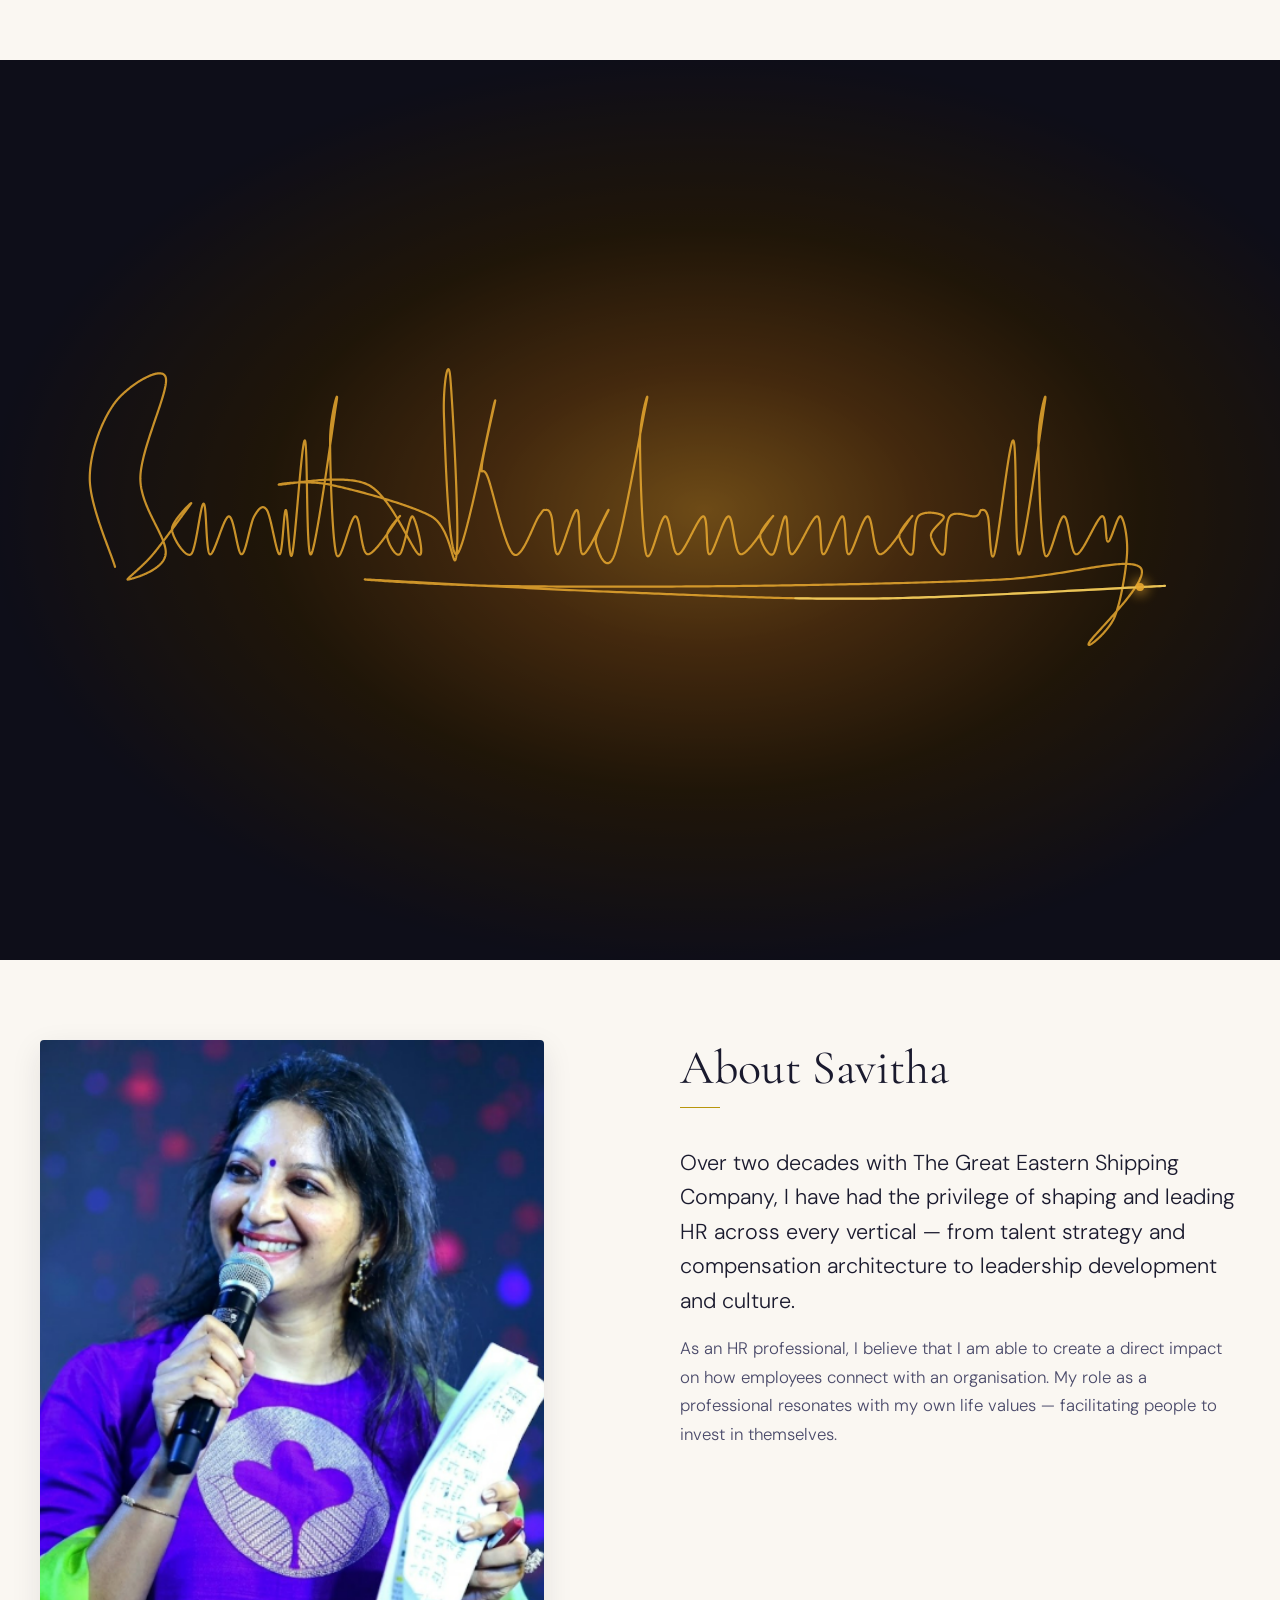
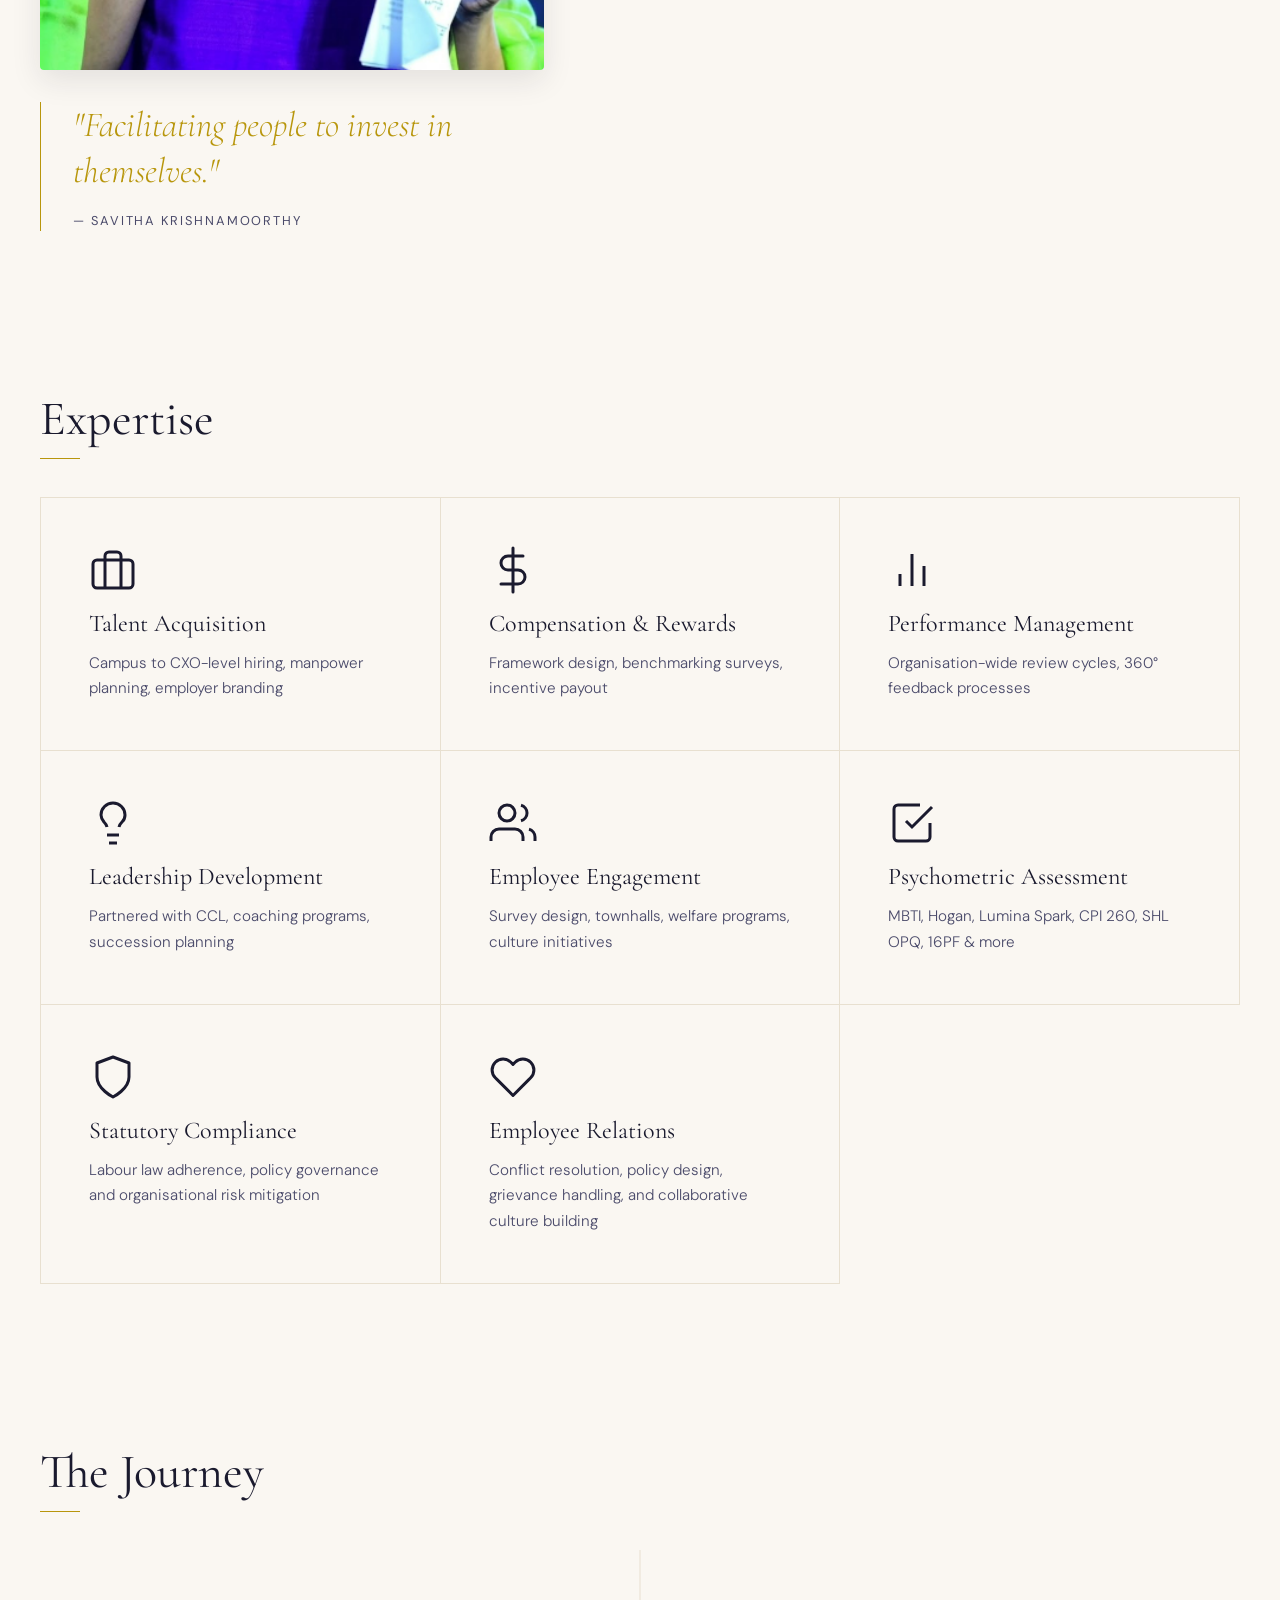
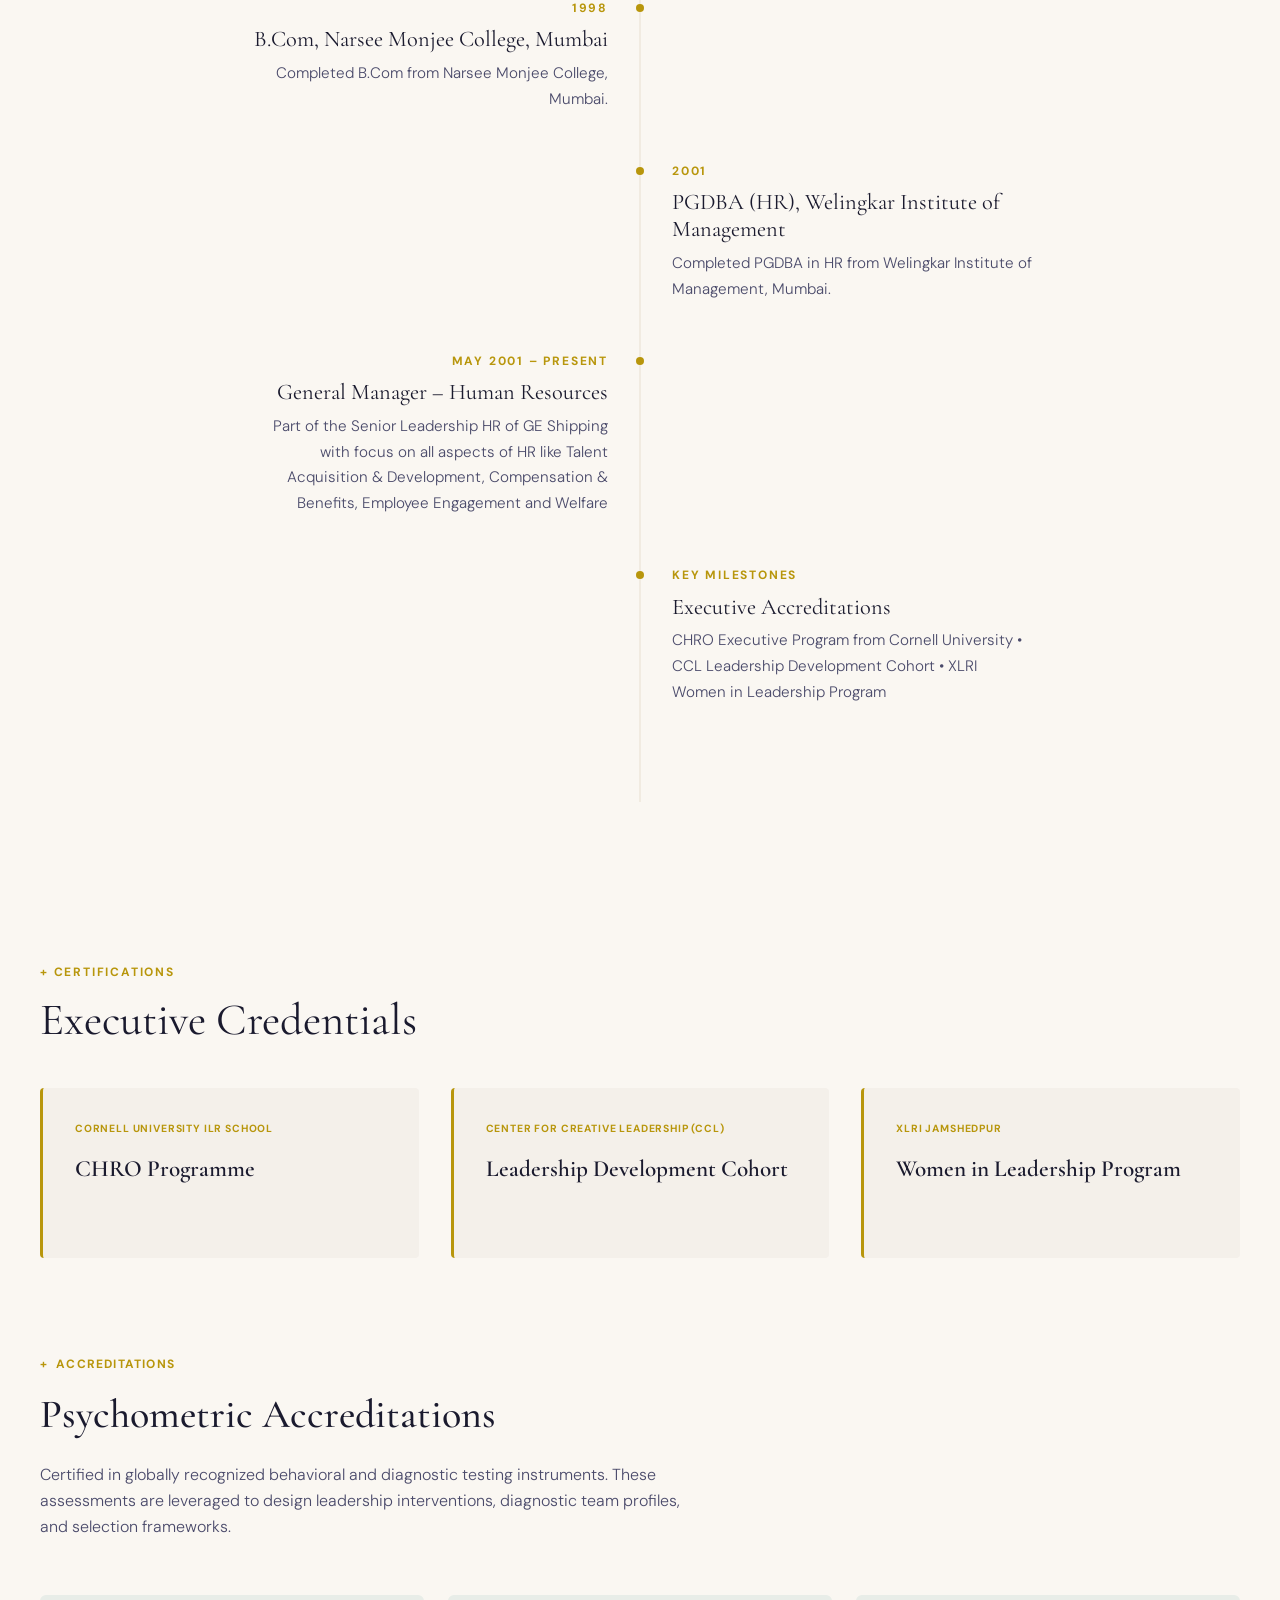
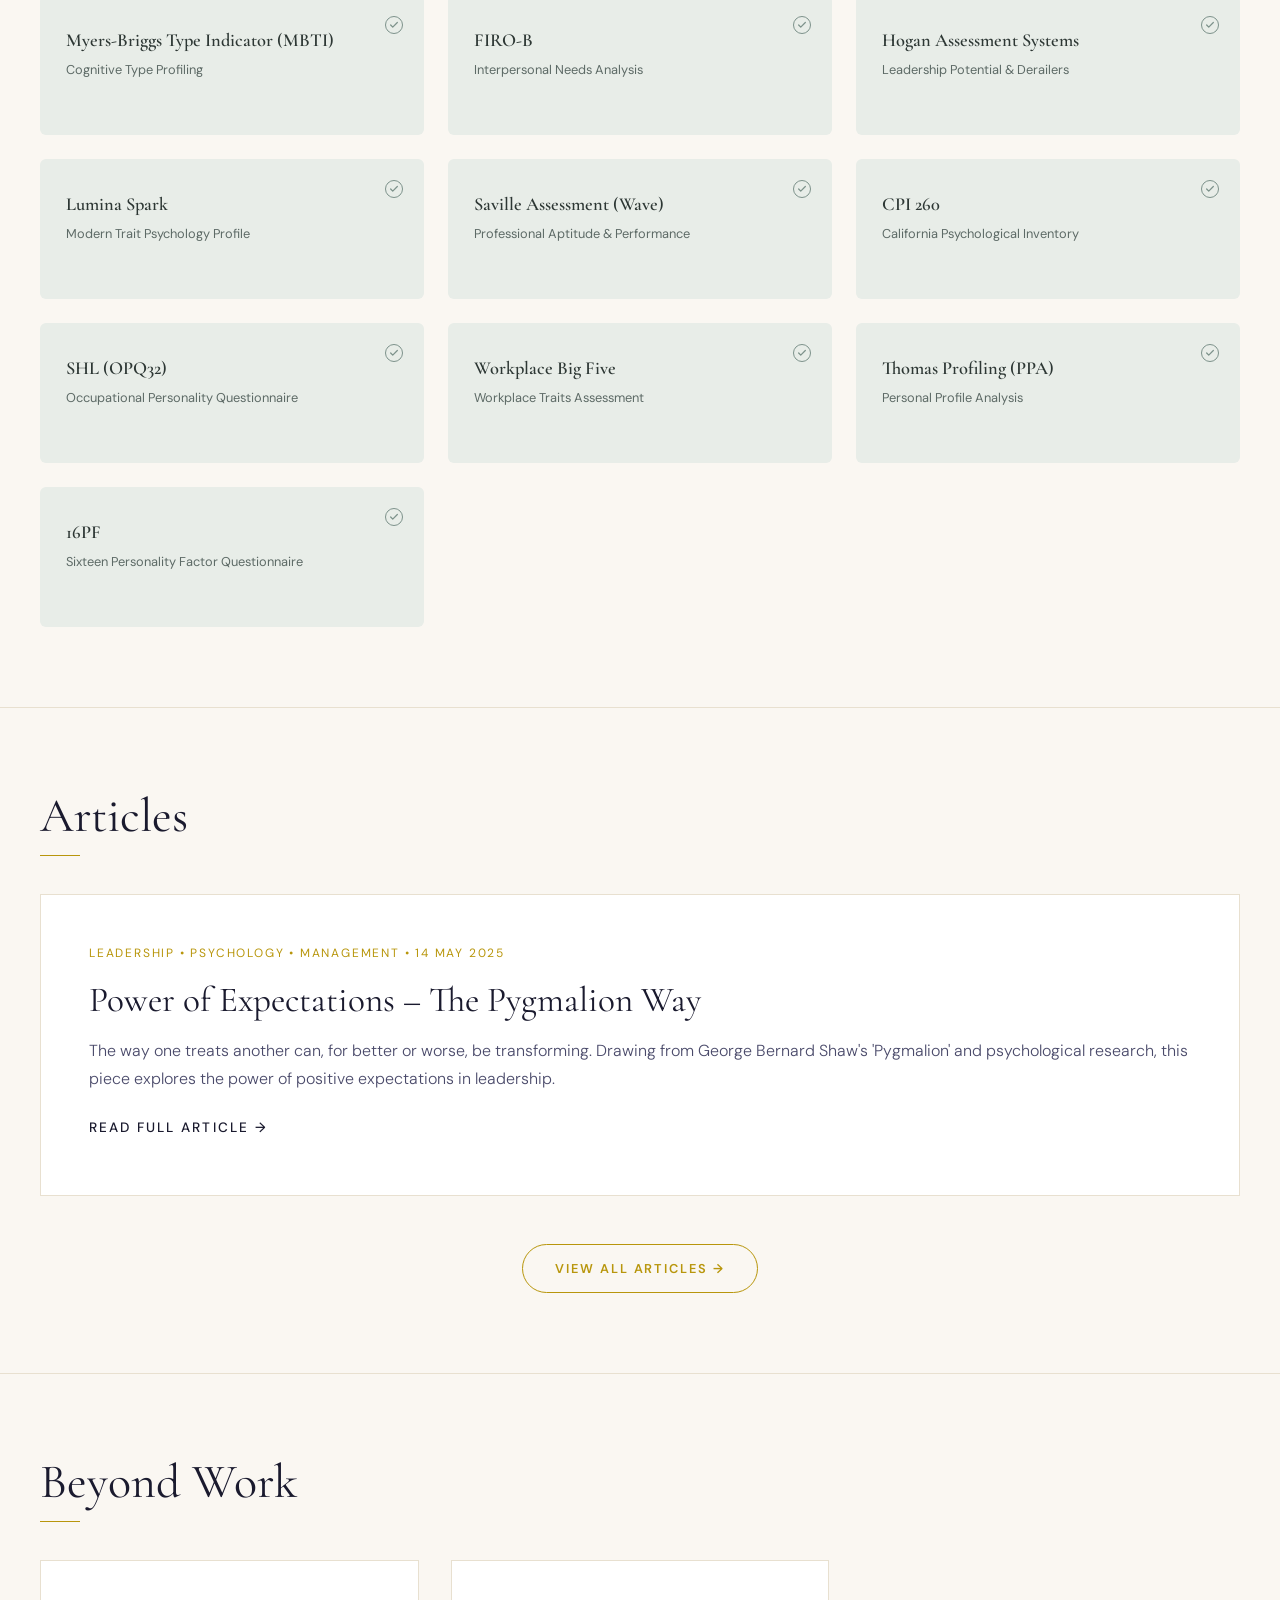
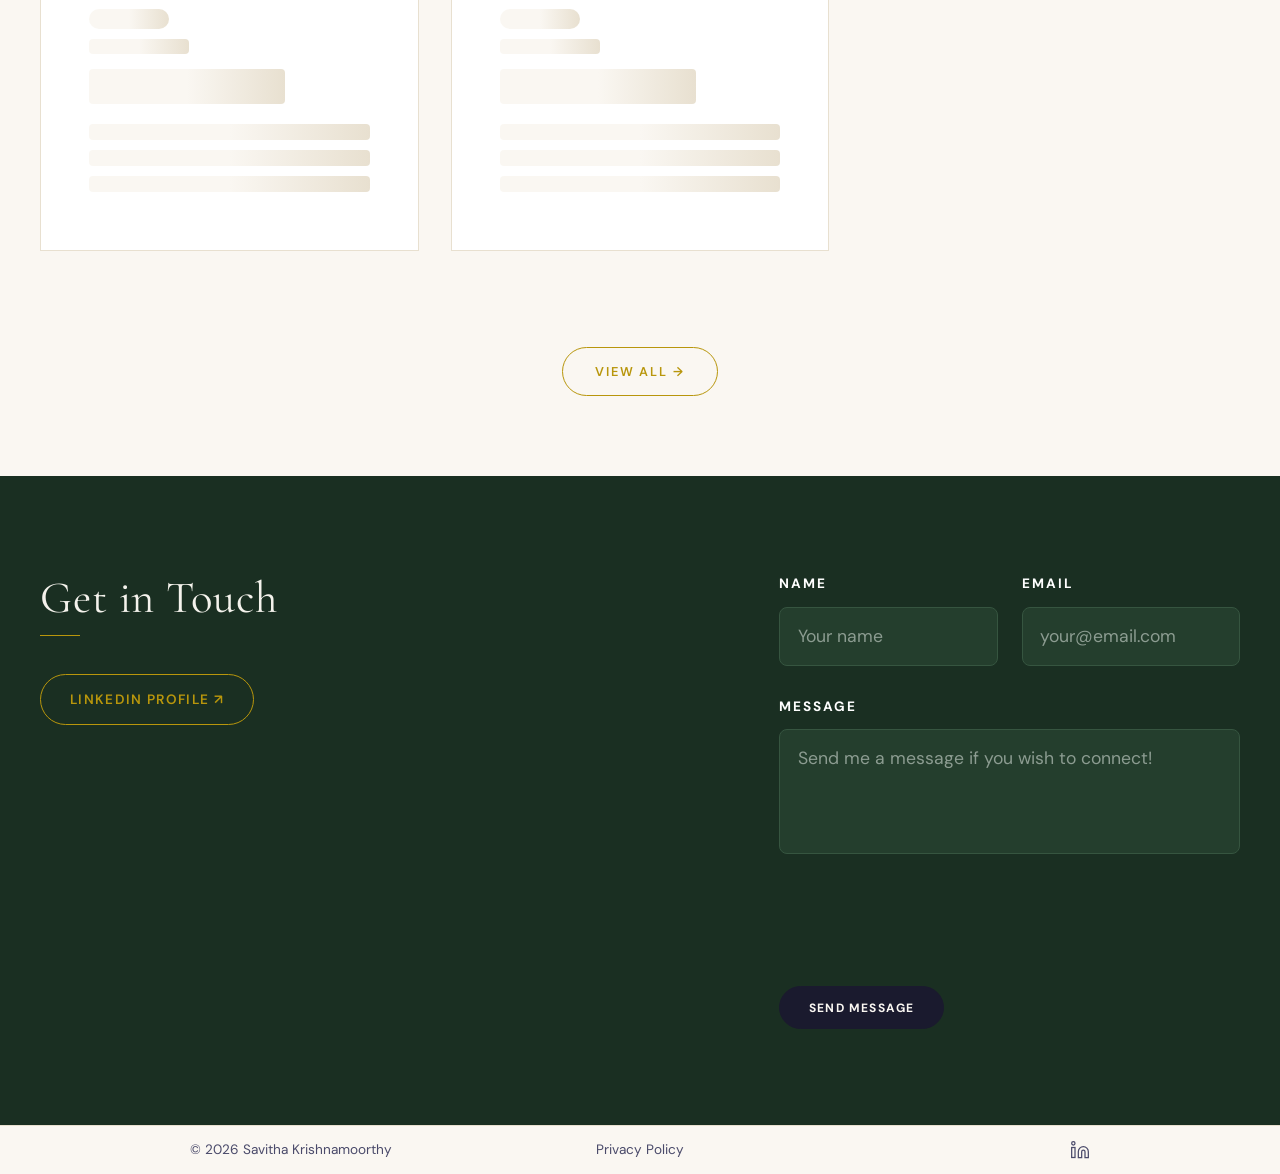
==== commit 8e8d9545: "Position LinkedIn button directly below Get in Touch heading with 3rem space" ====
--- a/index.html
+++ b/index.html
@@ -540,7 +540,7 @@
     <div class="section-container">
       <div class="contact-grid">
         <div class="contact-info">
-          <h2 class="section-heading" data-animate="fade-up" style="margin-top: 0; margin-bottom: 1.8rem;">
+          <h2 class="section-heading" data-animate="fade-up" style="margin-top: 0; margin-bottom: 3.0rem;">
             Get in Touch
           </h2>
           <div class="btn-linkedin-pill-wrapper">
--- a/css/style.css
+++ b/css/style.css
@@ -1212,8 +1212,8 @@
 }
 
 .btn-linkedin-pill-wrapper {
-  margin-top: auto;
-  margin-bottom: auto;
+  margin-top: 0;
+  margin-bottom: 0;
 }
 
 .contact-eyebrow {
@@ -1311,7 +1311,7 @@
 }
 
 .contact-form-container form textarea {
-  resize: vertical;
+  resize: none;
 }
 
 .contact-form-container form input::placeholder,
@@ -1363,6 +1363,7 @@
   .btn-linkedin-pill-wrapper {
     margin-top: 1.5rem;
     margin-bottom: 0;
+    transform: none;
   }
 }
 
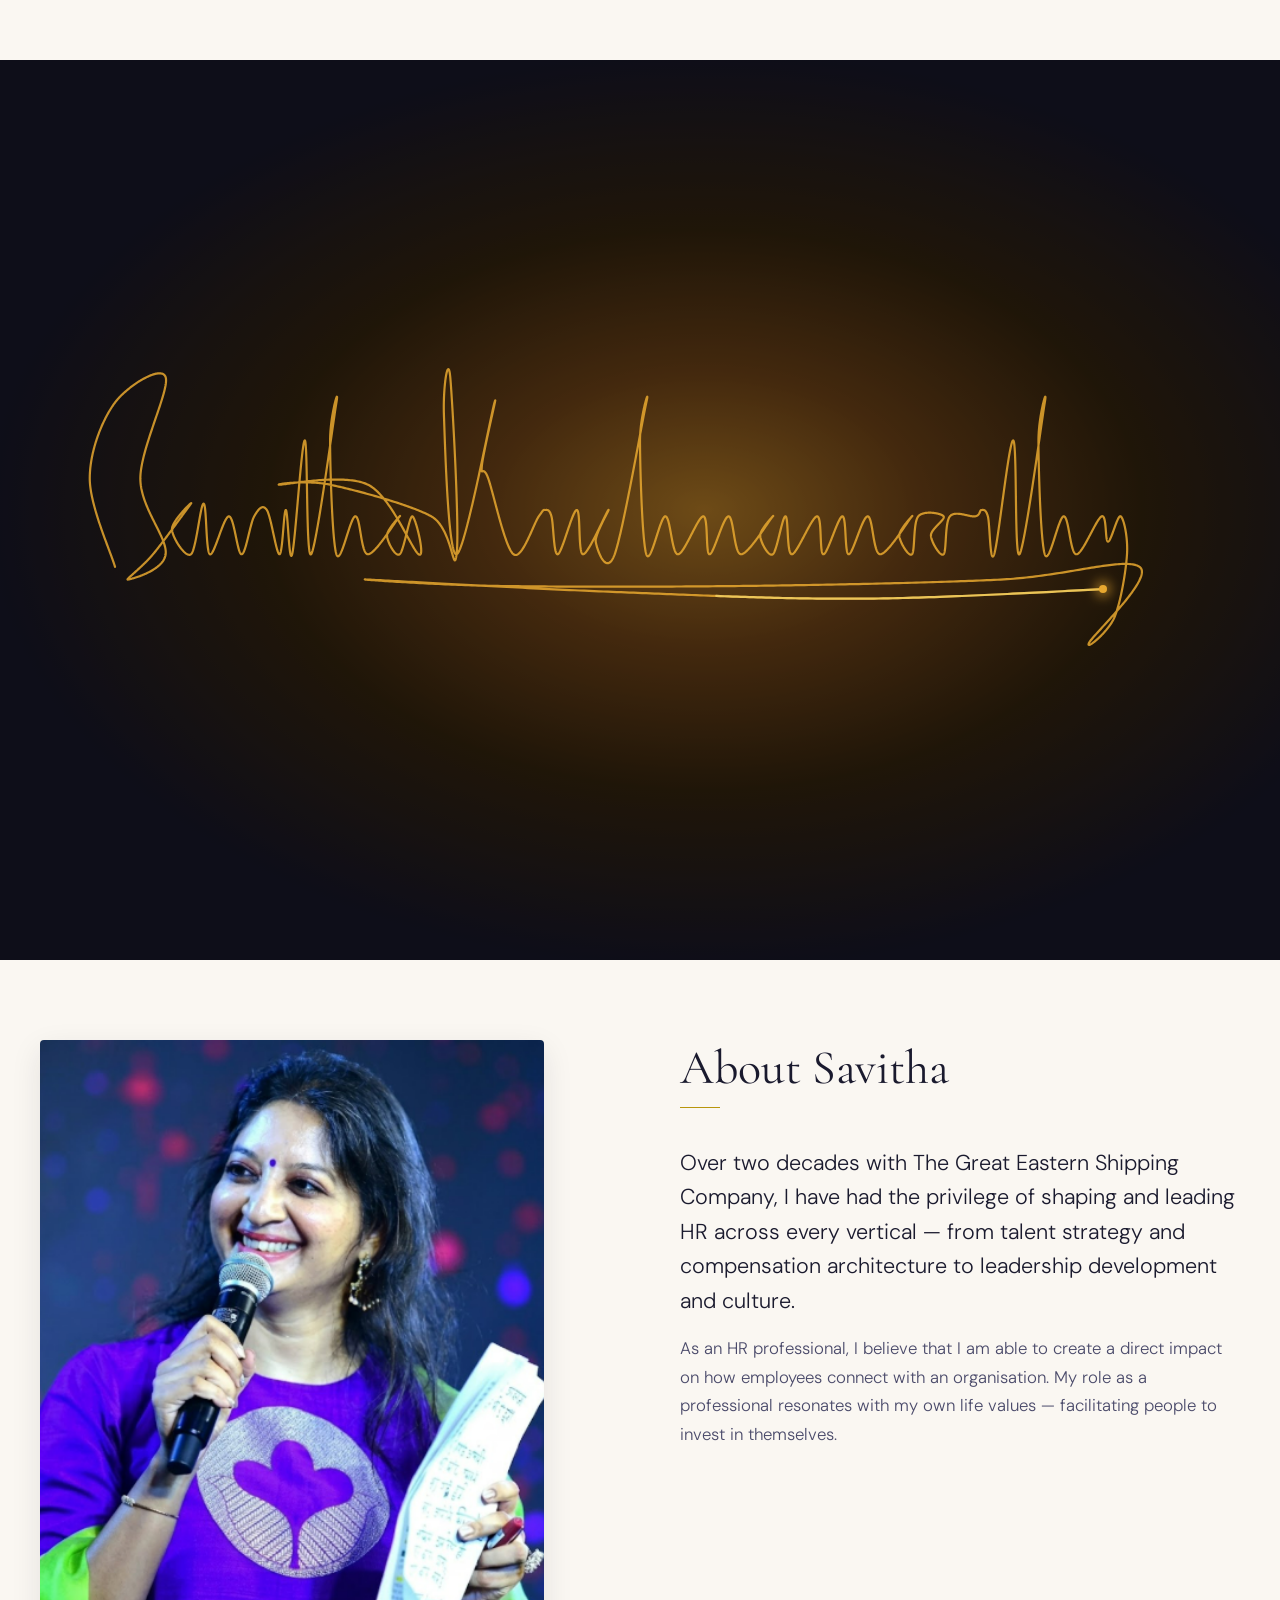
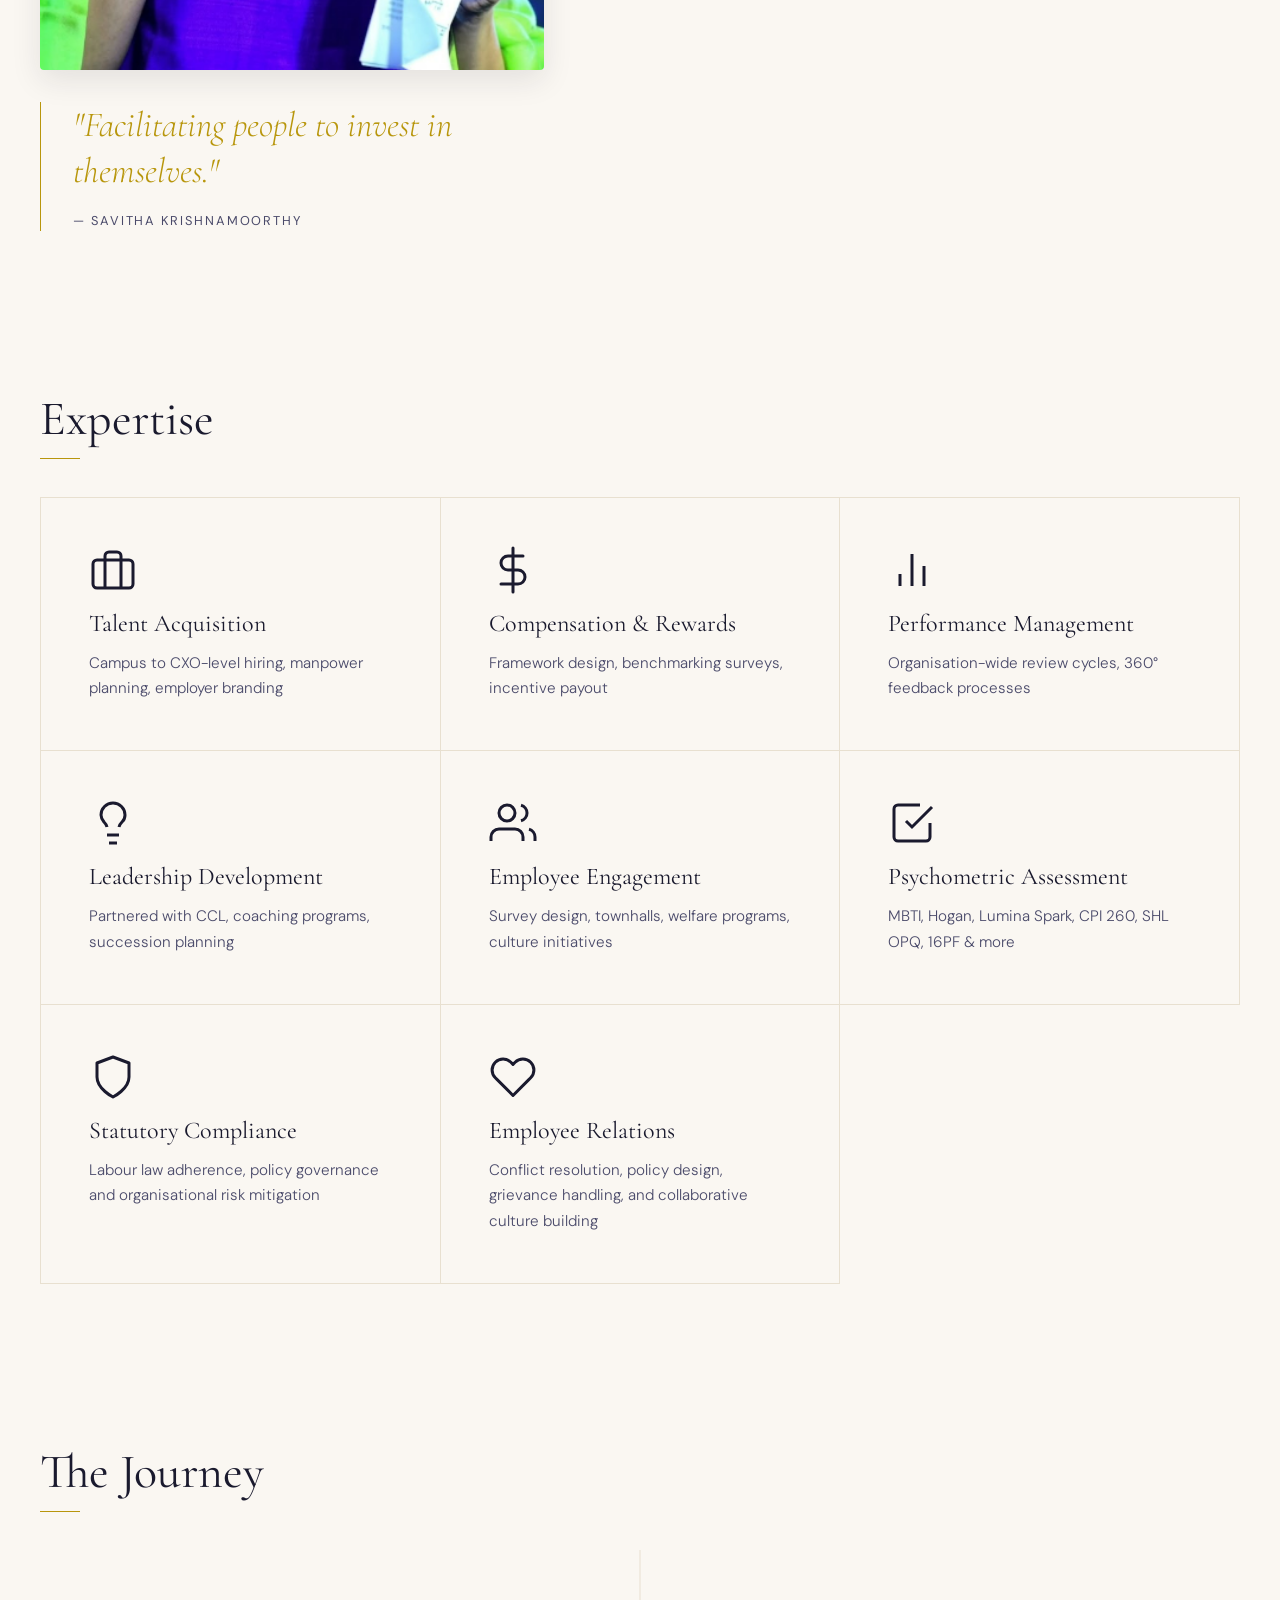
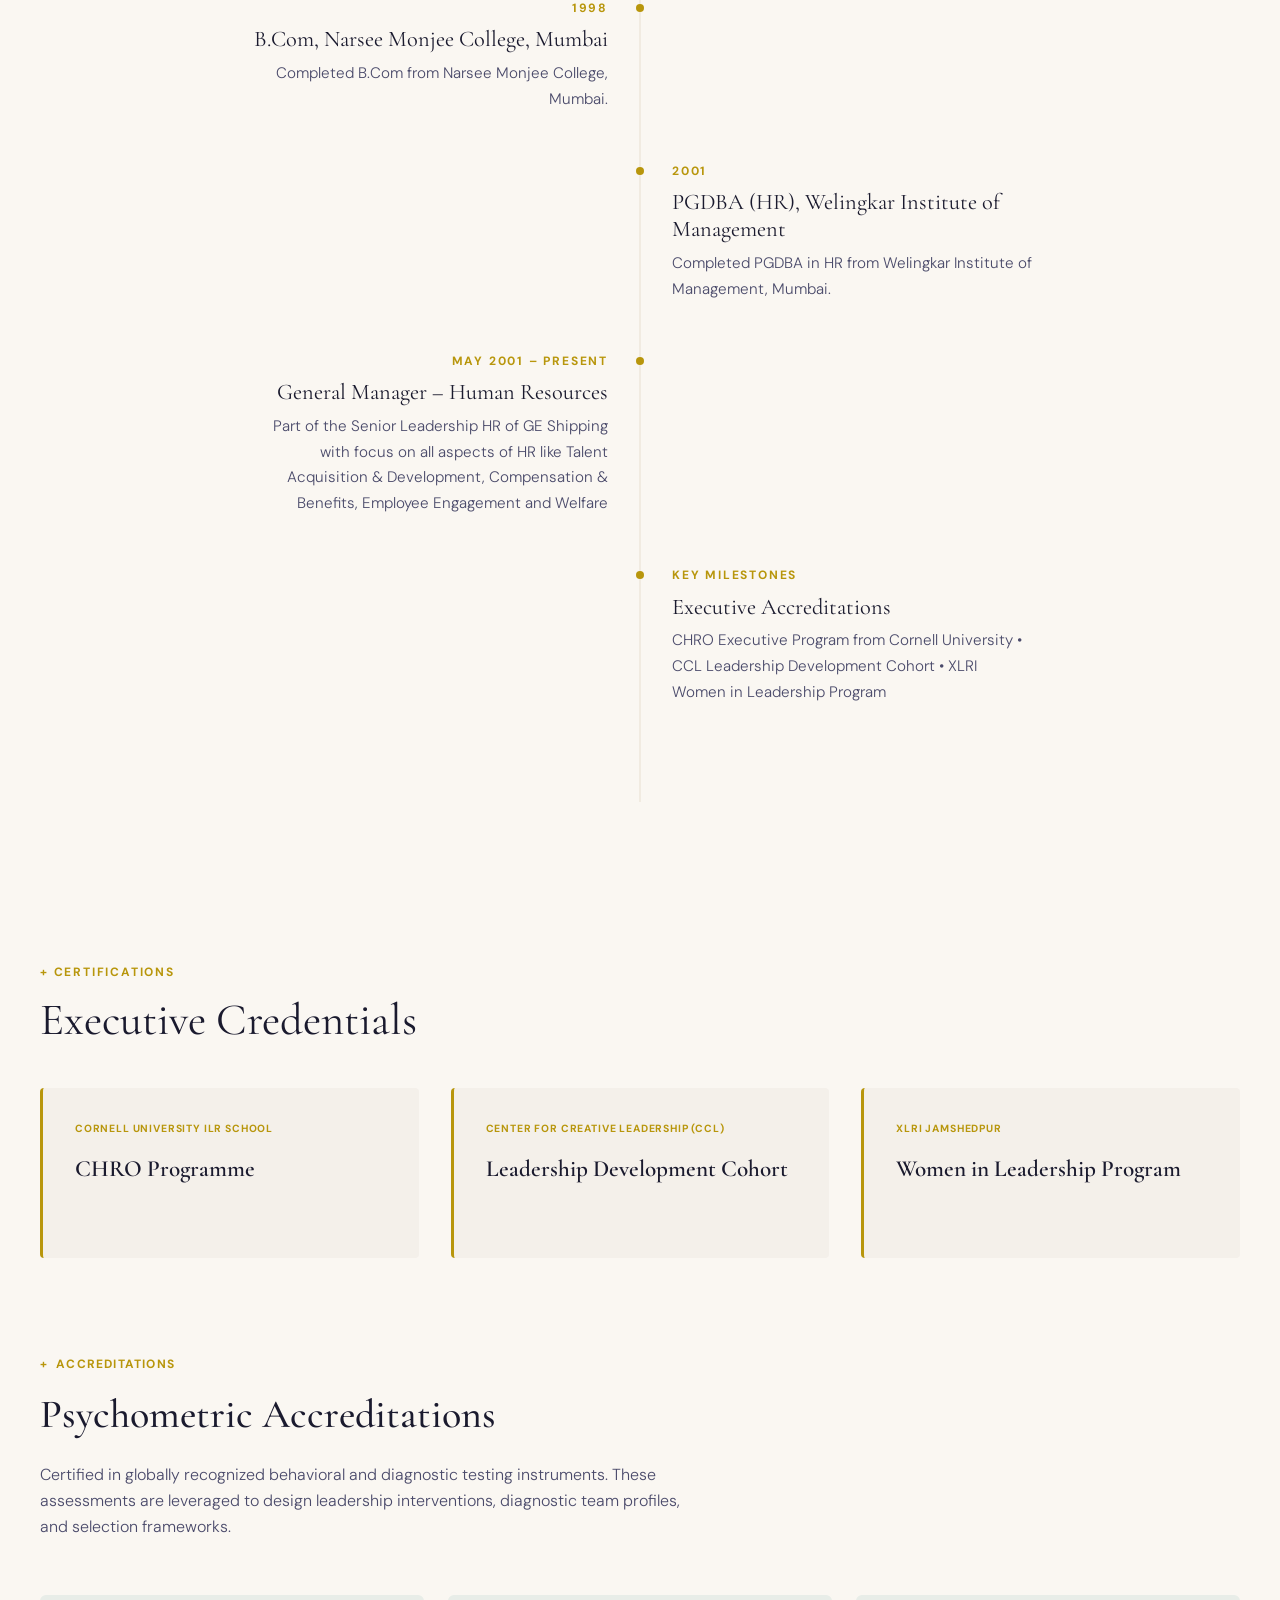
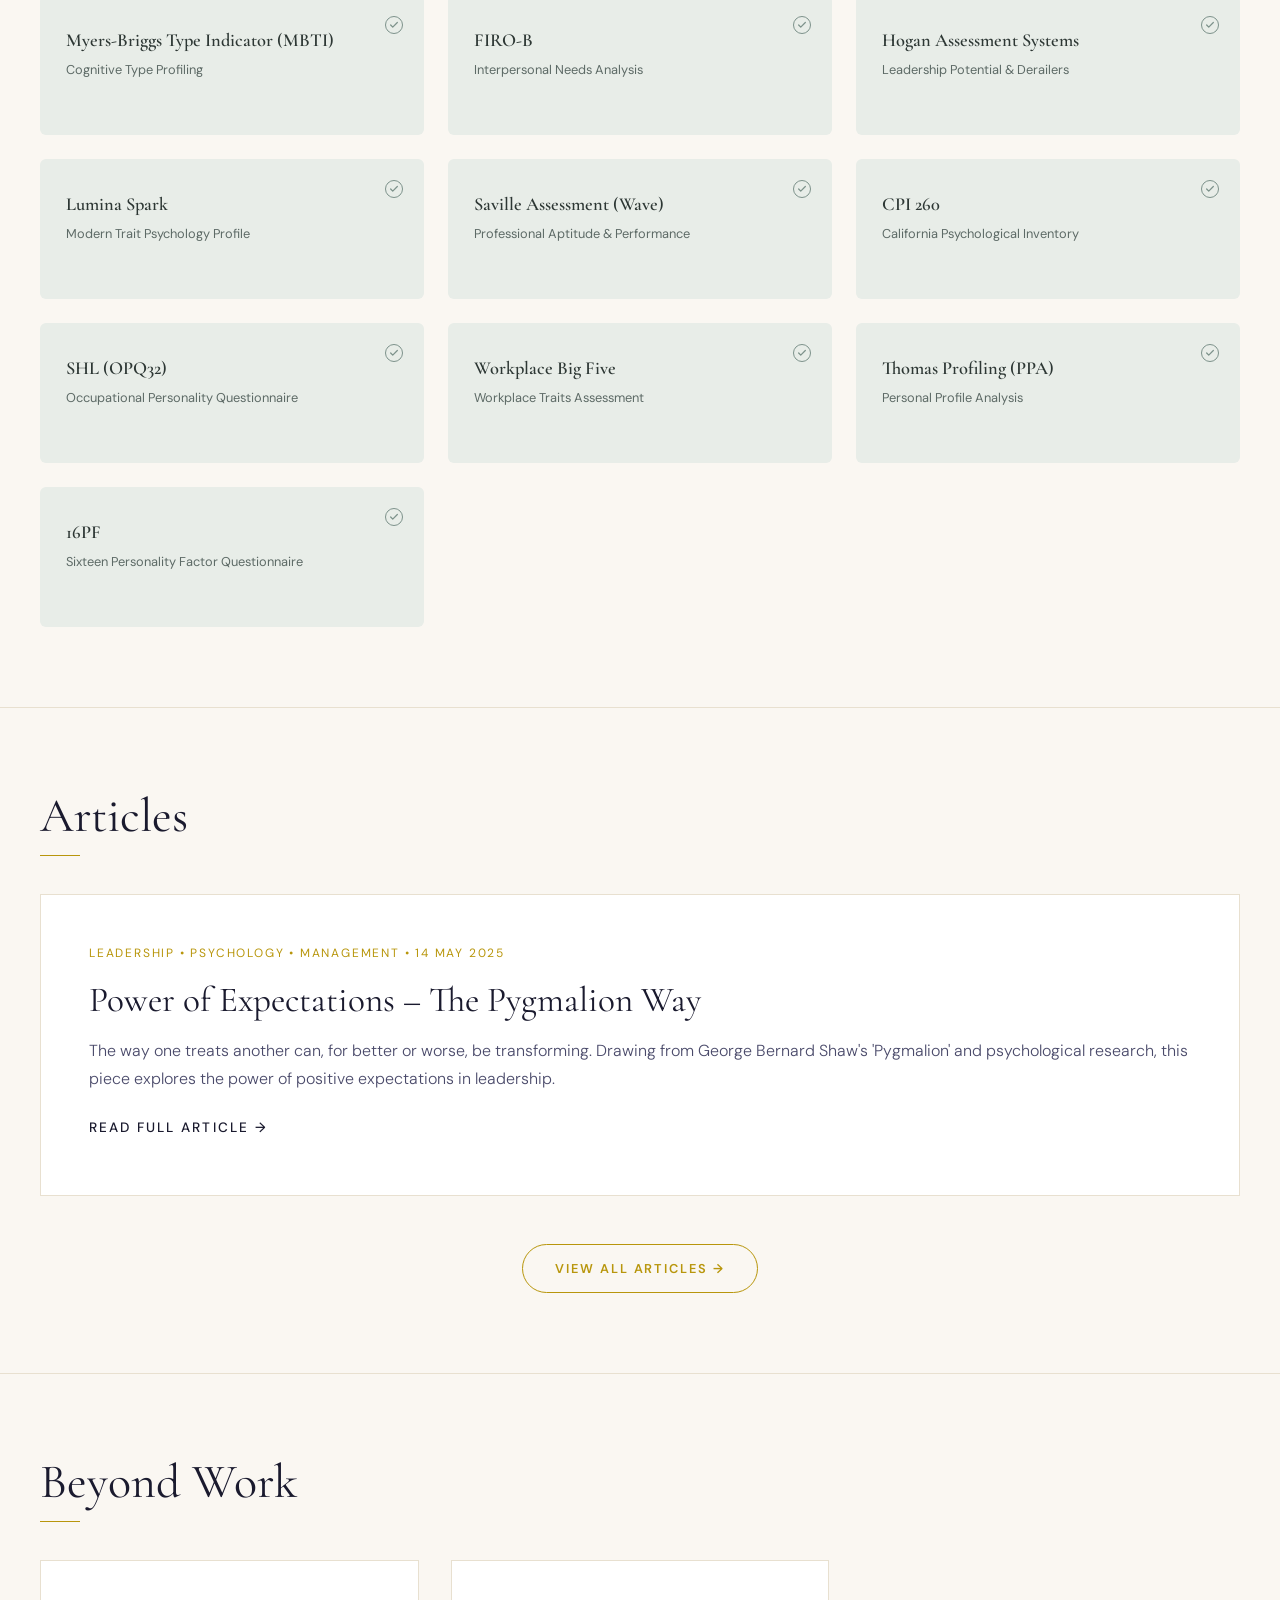
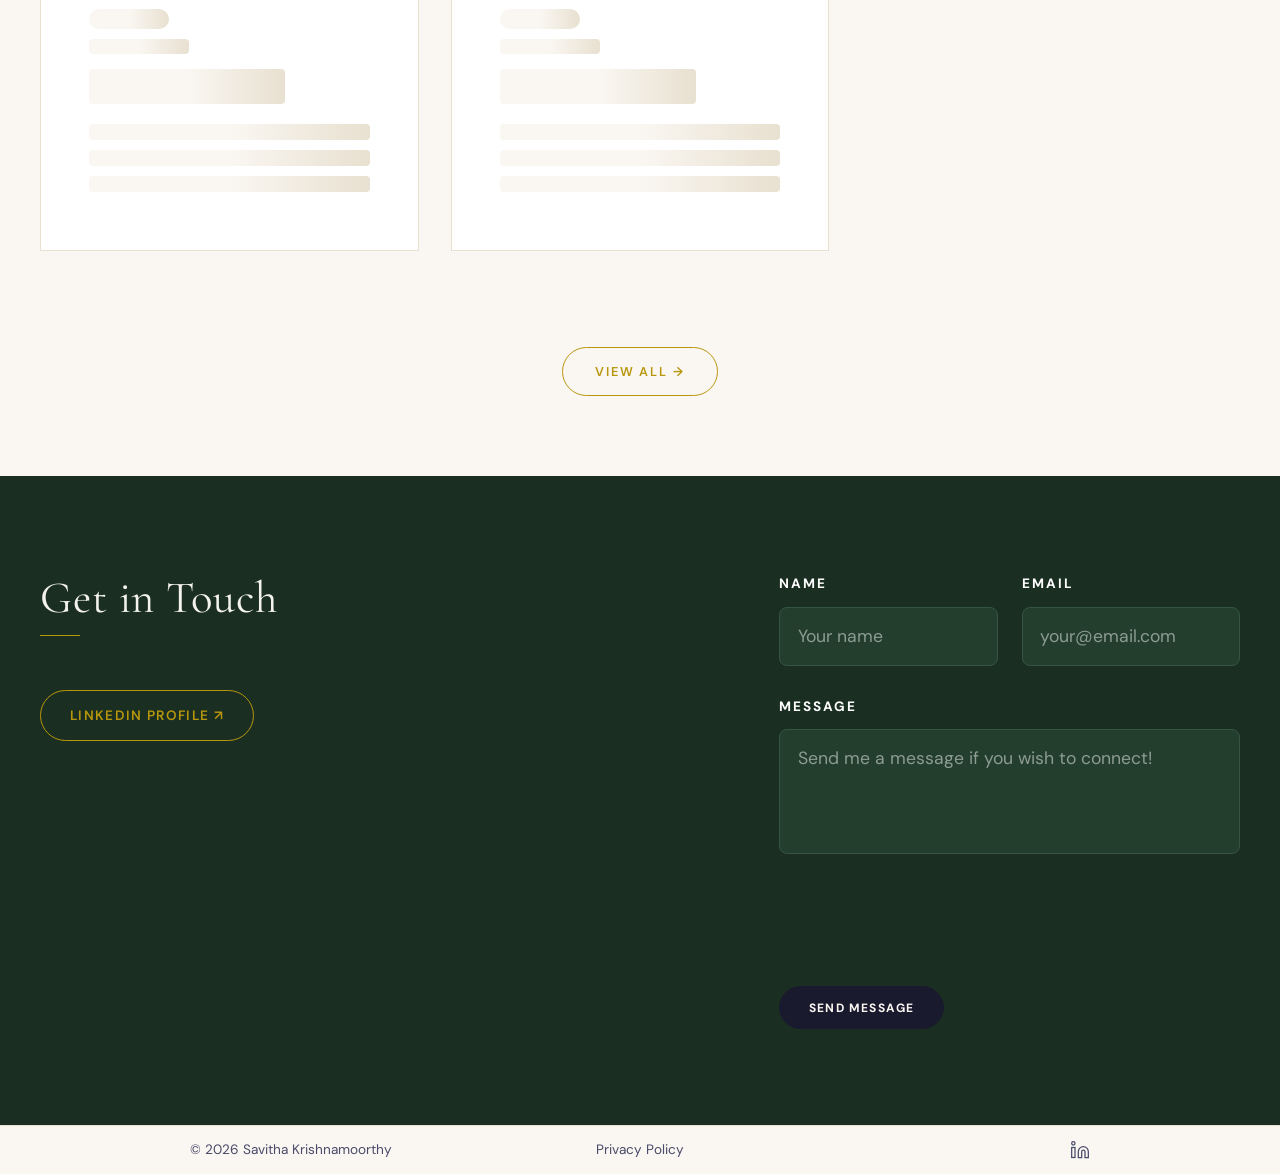
==== commit 4e07c66c: "Increase space below Get in Touch heading to 4rem" ====
--- a/index.html
+++ b/index.html
@@ -540,7 +540,7 @@
     <div class="section-container">
       <div class="contact-grid">
         <div class="contact-info">
-          <h2 class="section-heading" data-animate="fade-up" style="margin-top: 0; margin-bottom: 3.0rem;">
+          <h2 class="section-heading" data-animate="fade-up" style="margin-top: 0; margin-bottom: 4.0rem;">
             Get in Touch
           </h2>
           <div class="btn-linkedin-pill-wrapper">
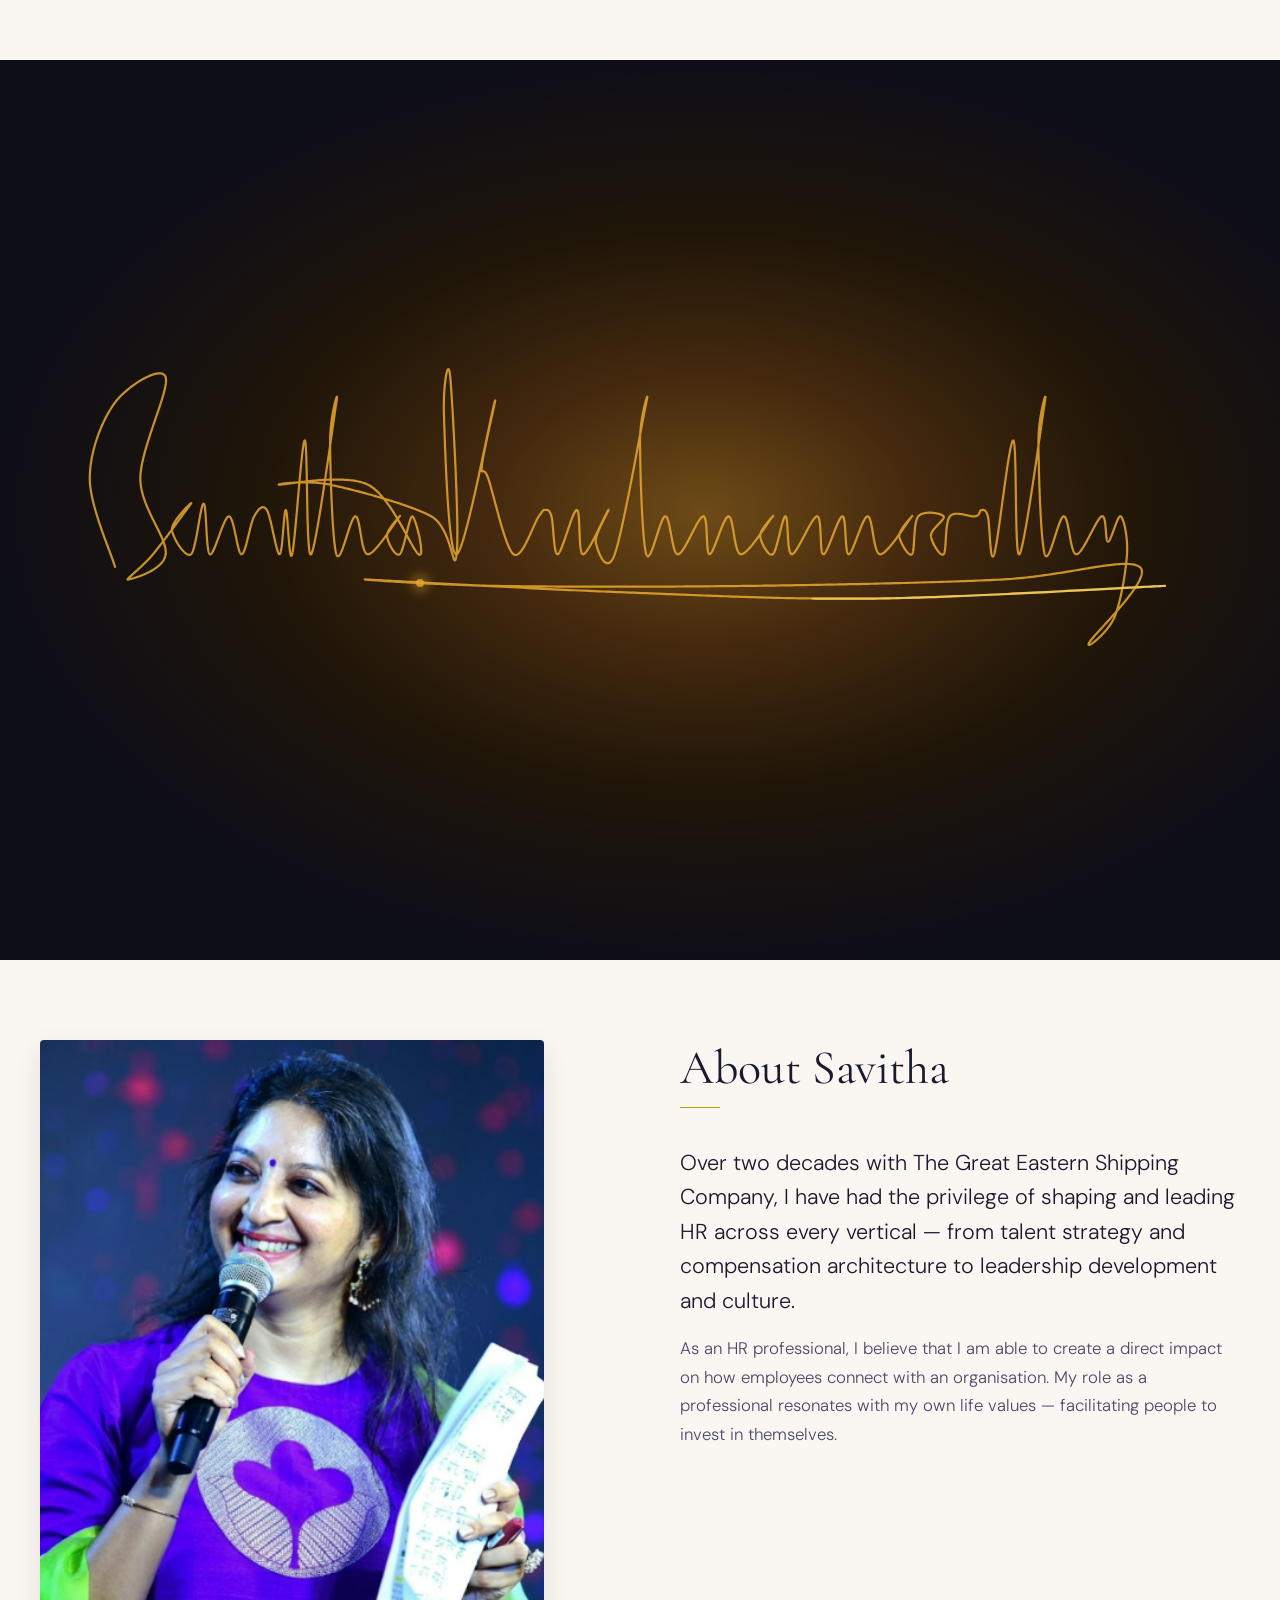
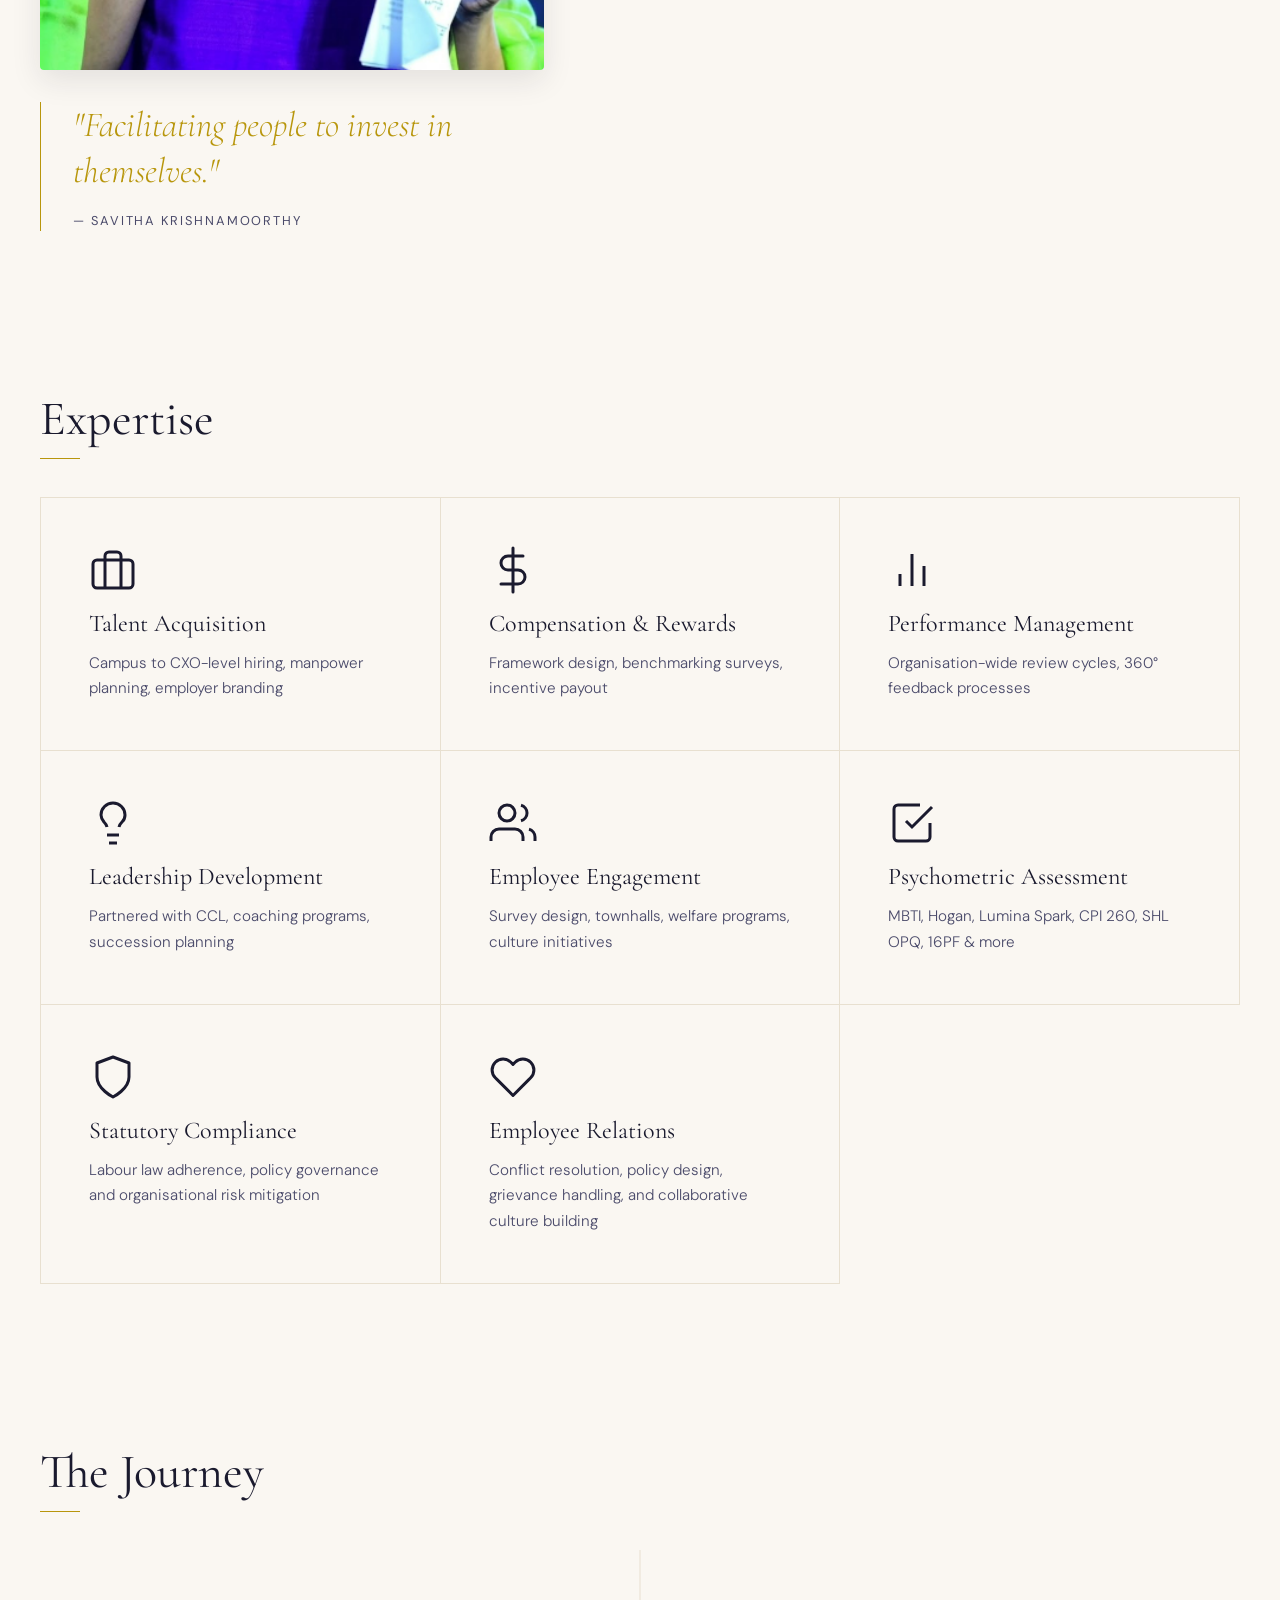
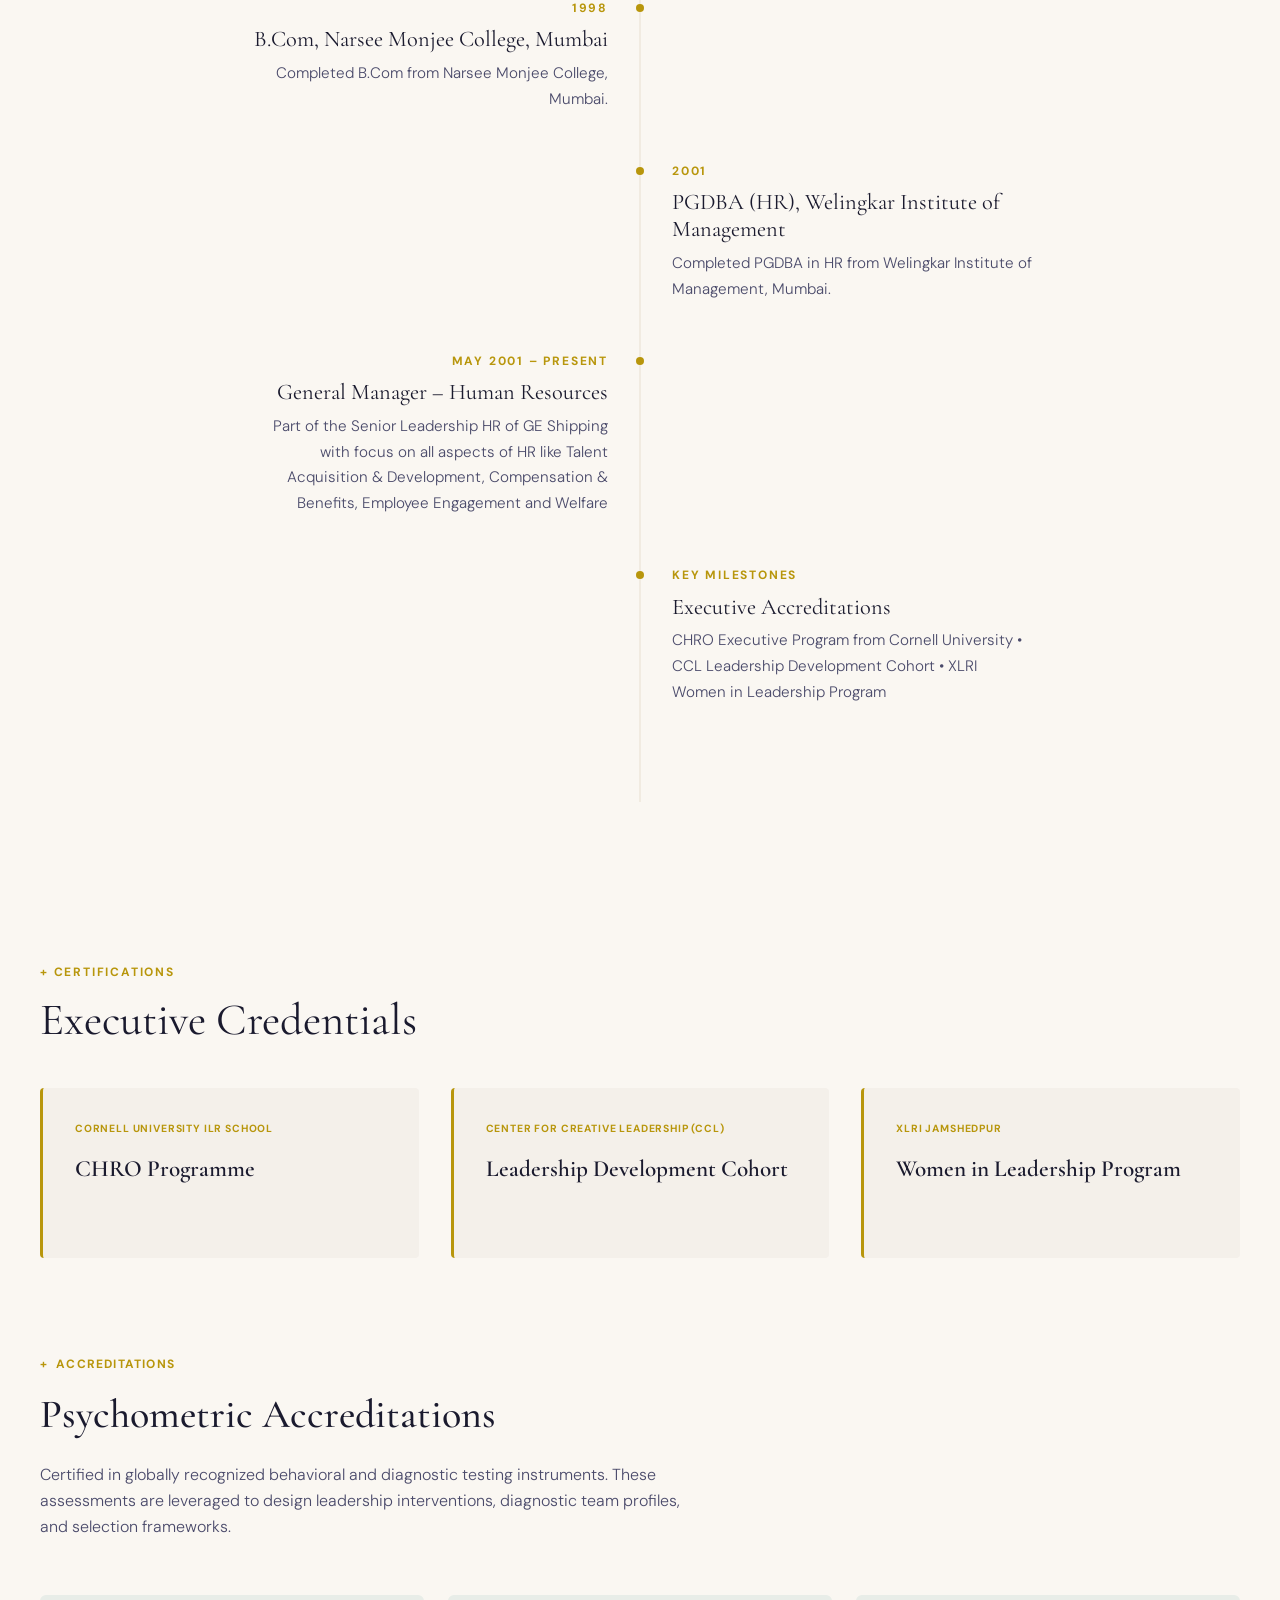
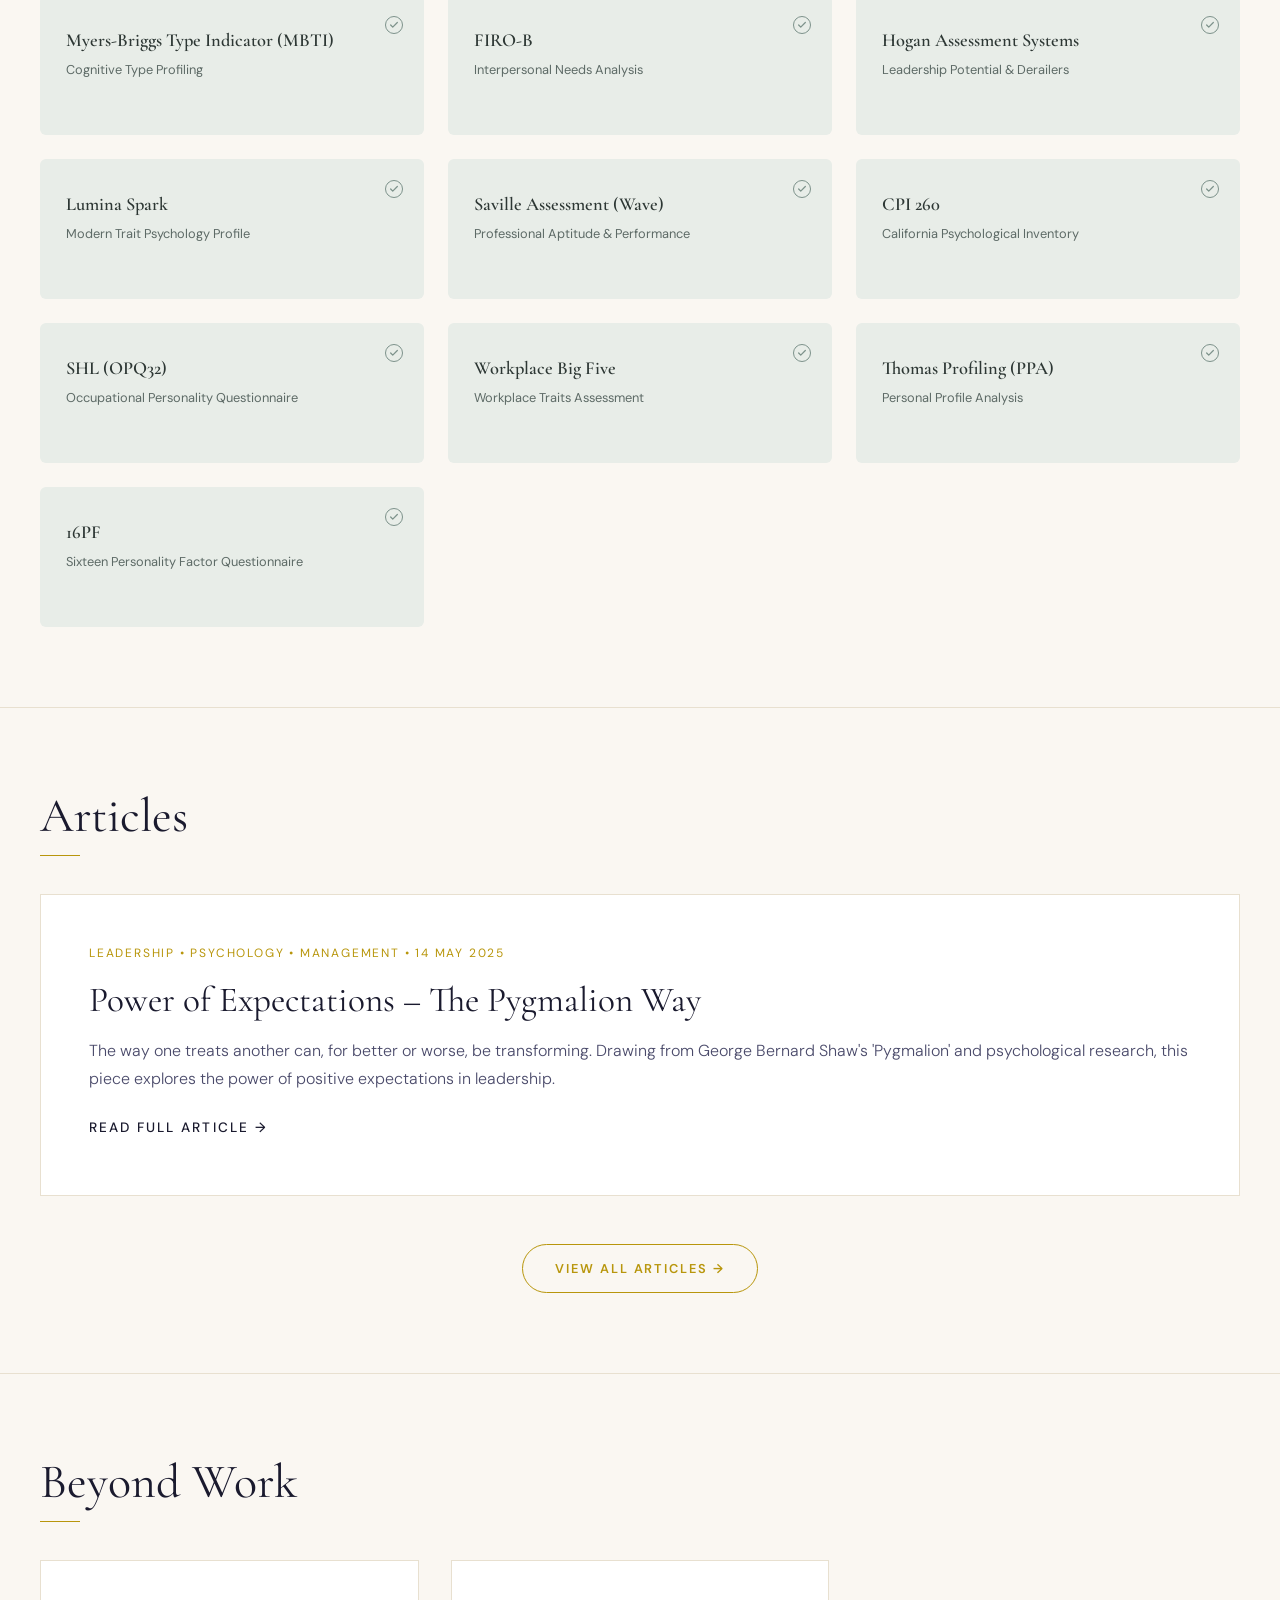
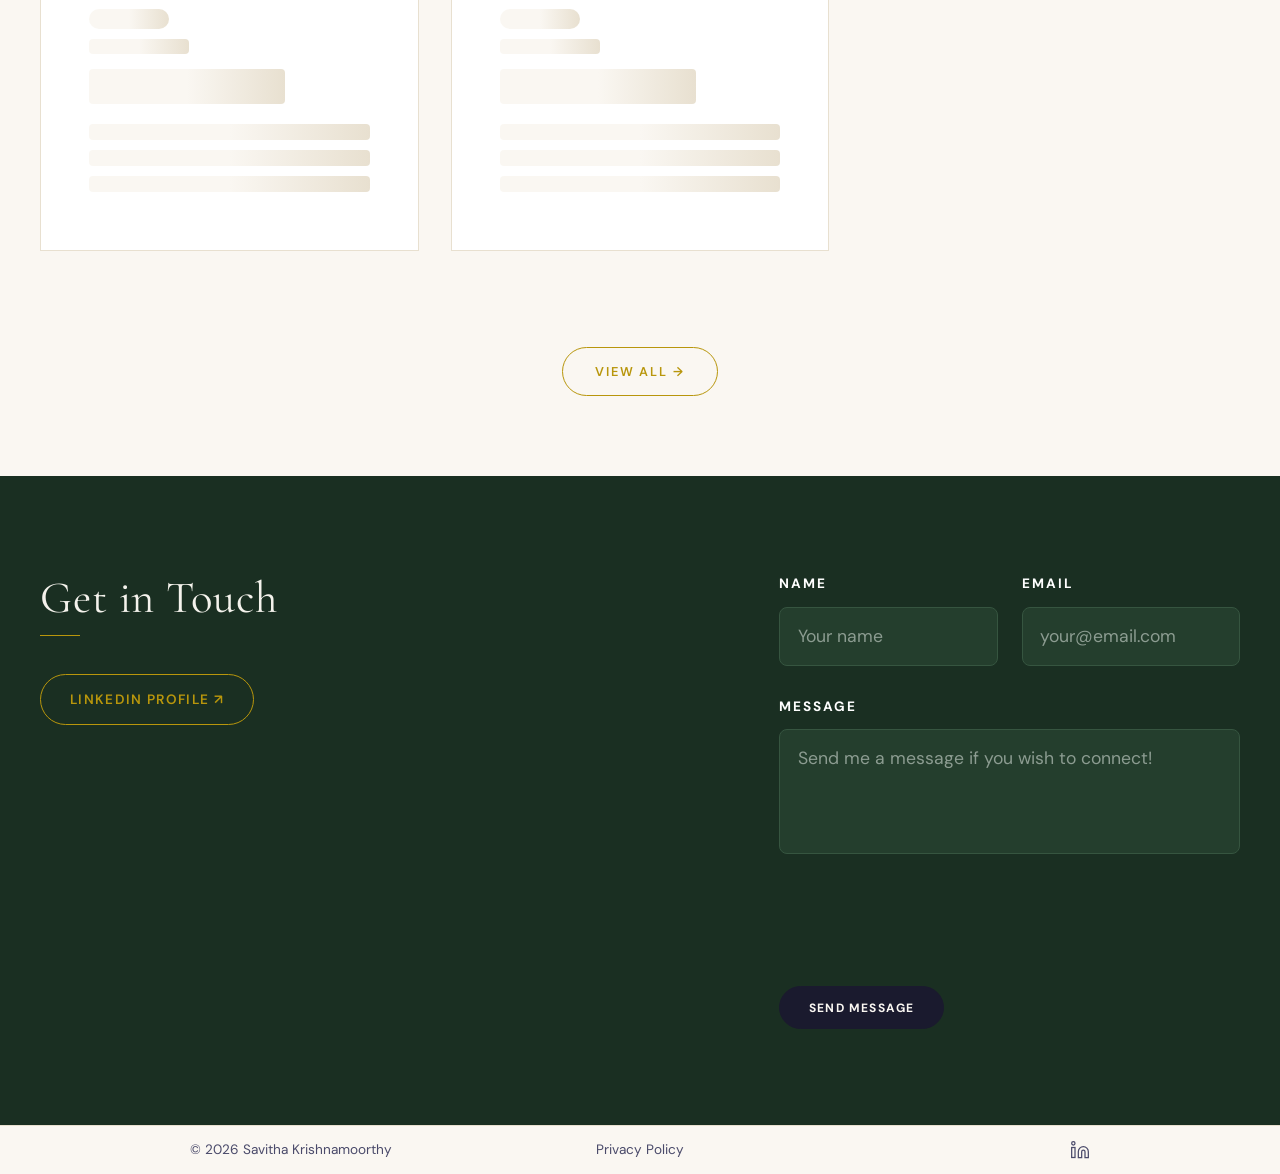
==== commit 67a6915b: "Revert heading margin-bottom spacing to 3rem" ====
--- a/index.html
+++ b/index.html
@@ -540,7 +540,7 @@
     <div class="section-container">
       <div class="contact-grid">
         <div class="contact-info">
-          <h2 class="section-heading" data-animate="fade-up" style="margin-top: 0; margin-bottom: 4.0rem;">
+          <h2 class="section-heading" data-animate="fade-up" style="margin-top: 0; margin-bottom: 3.0rem;">
             Get in Touch
           </h2>
           <div class="btn-linkedin-pill-wrapper">
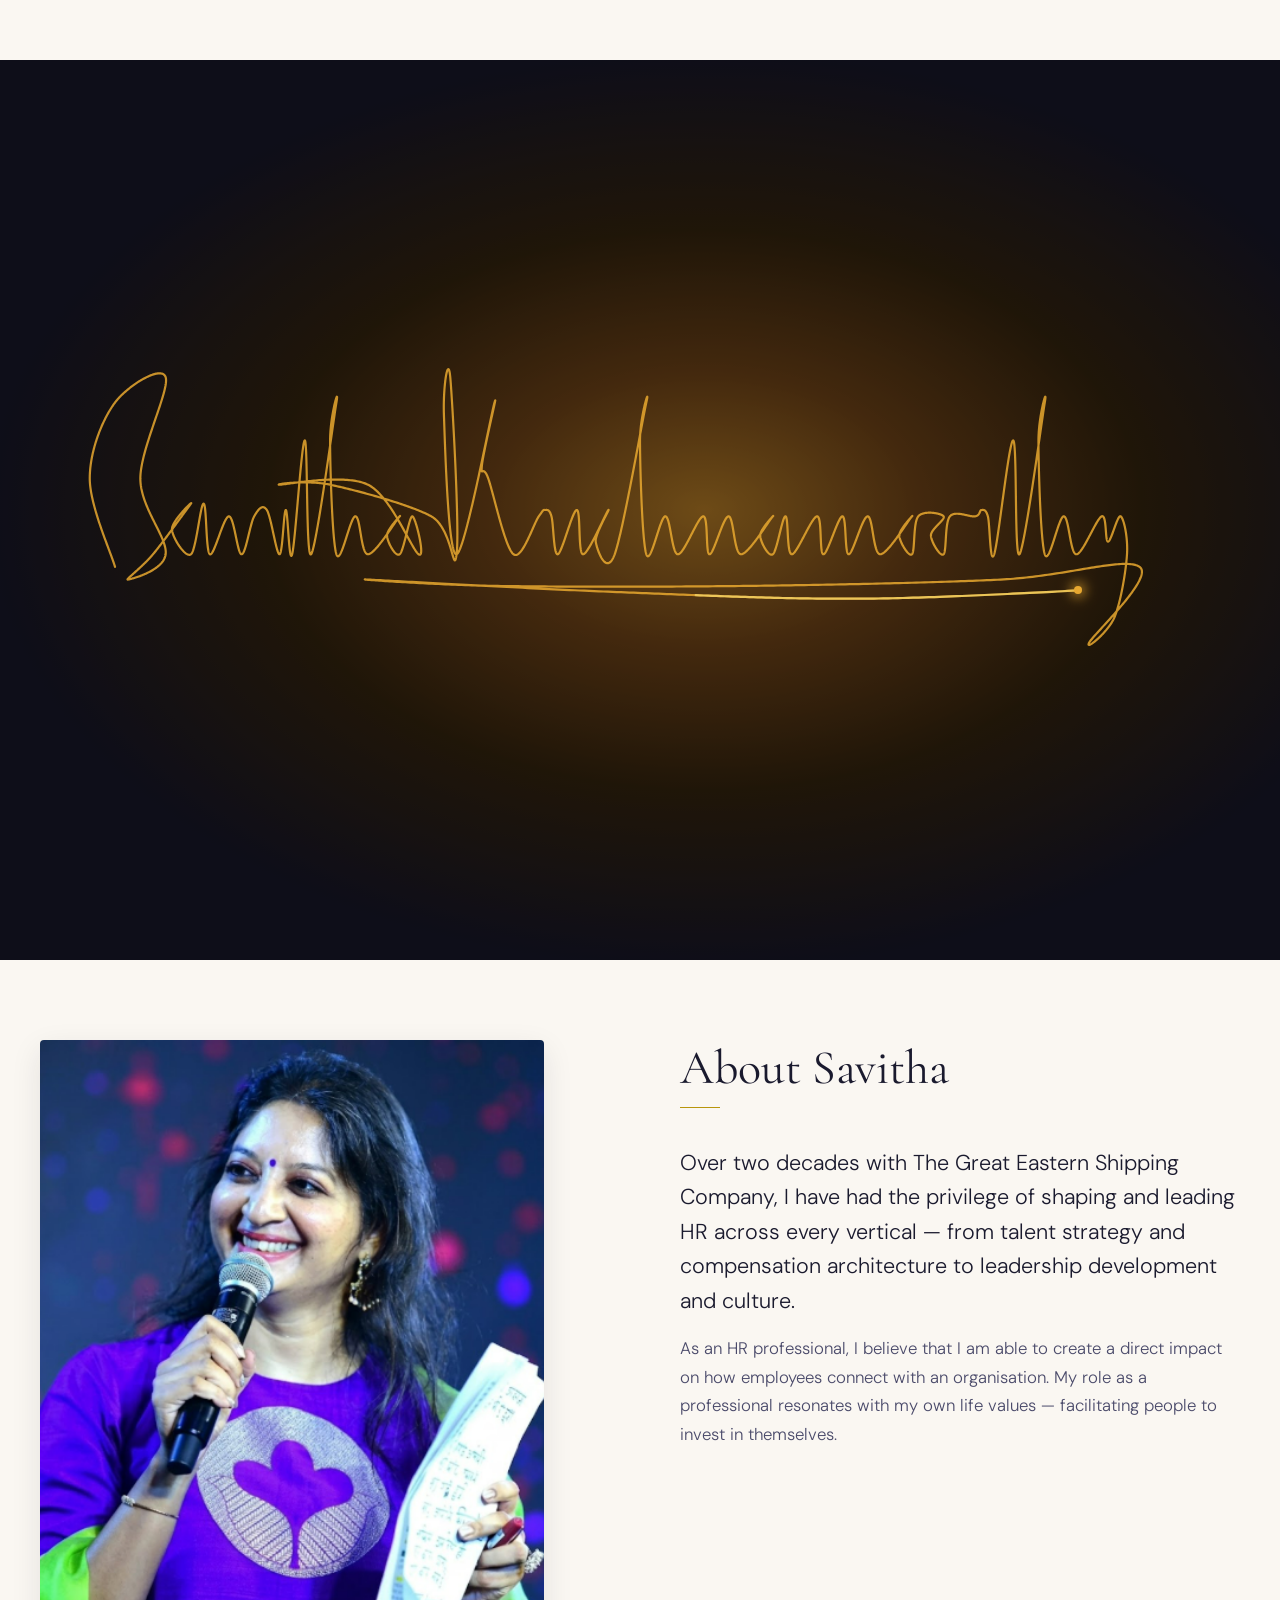
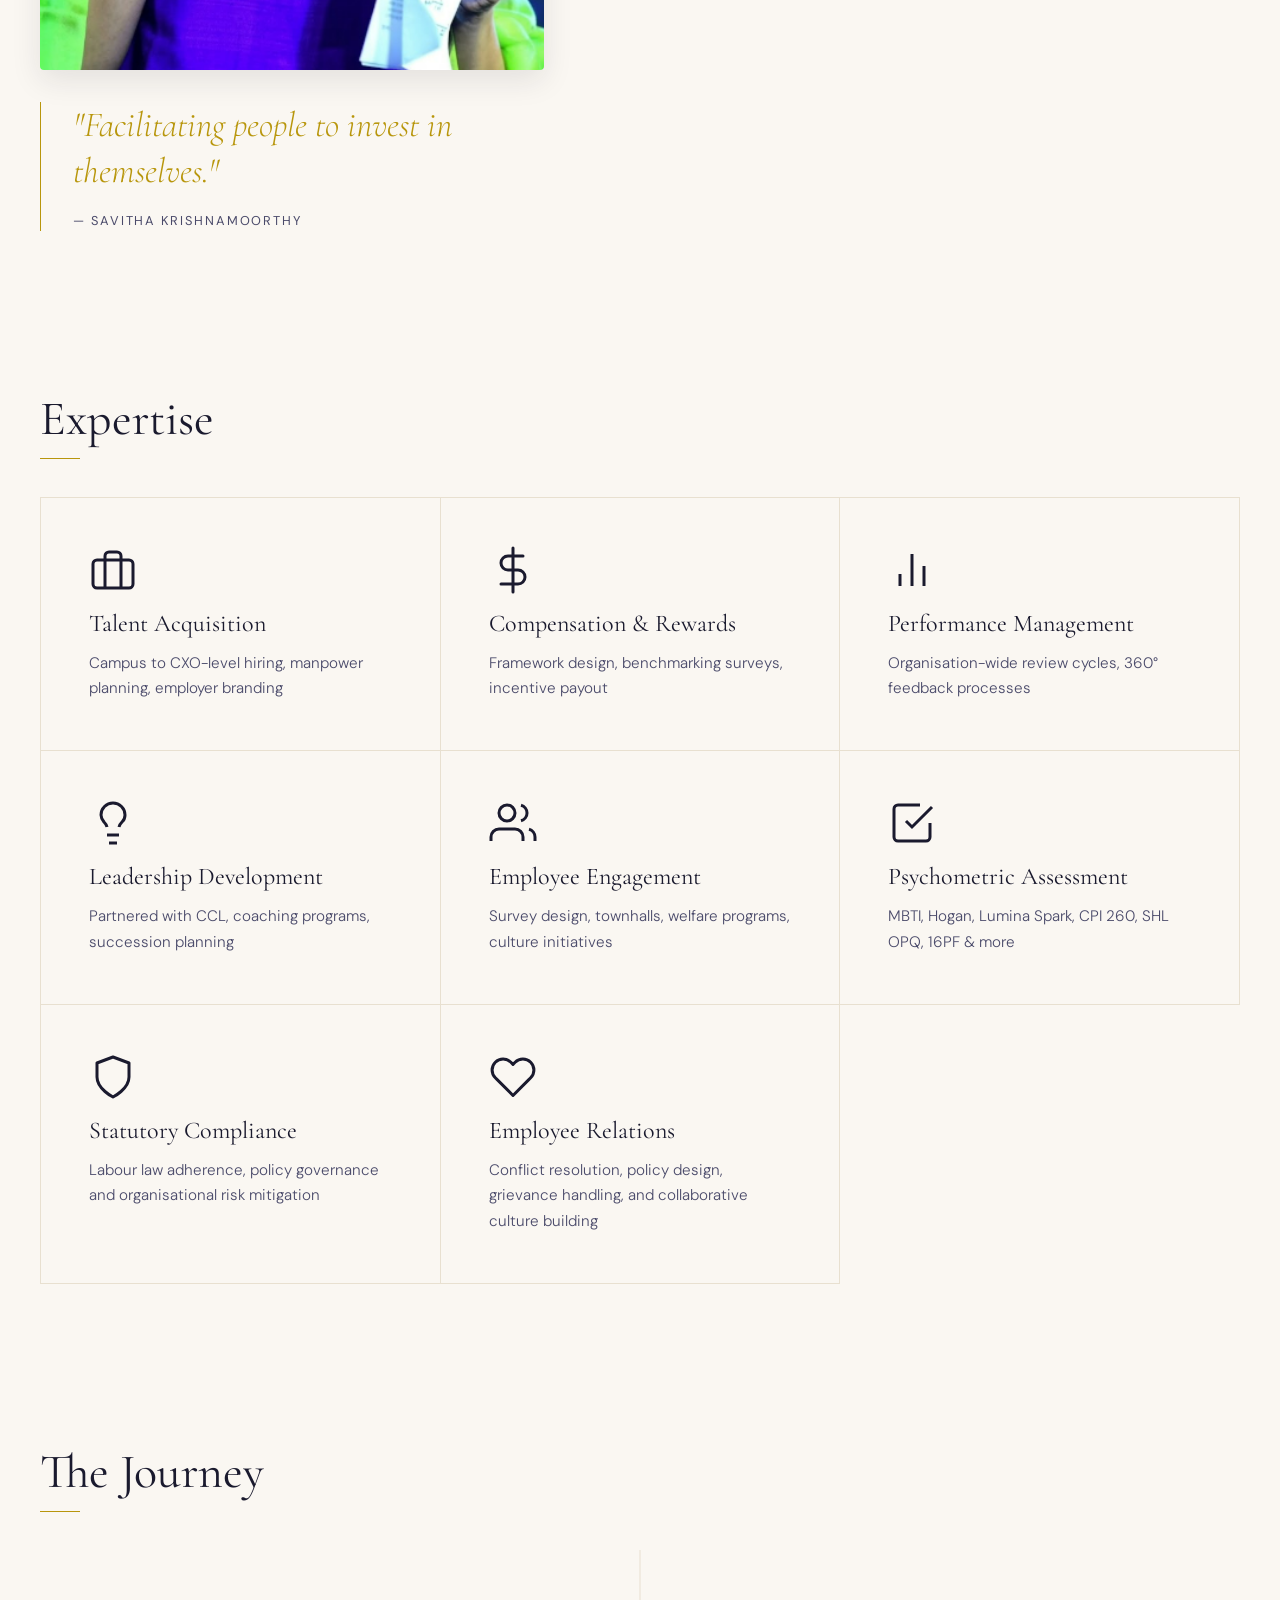
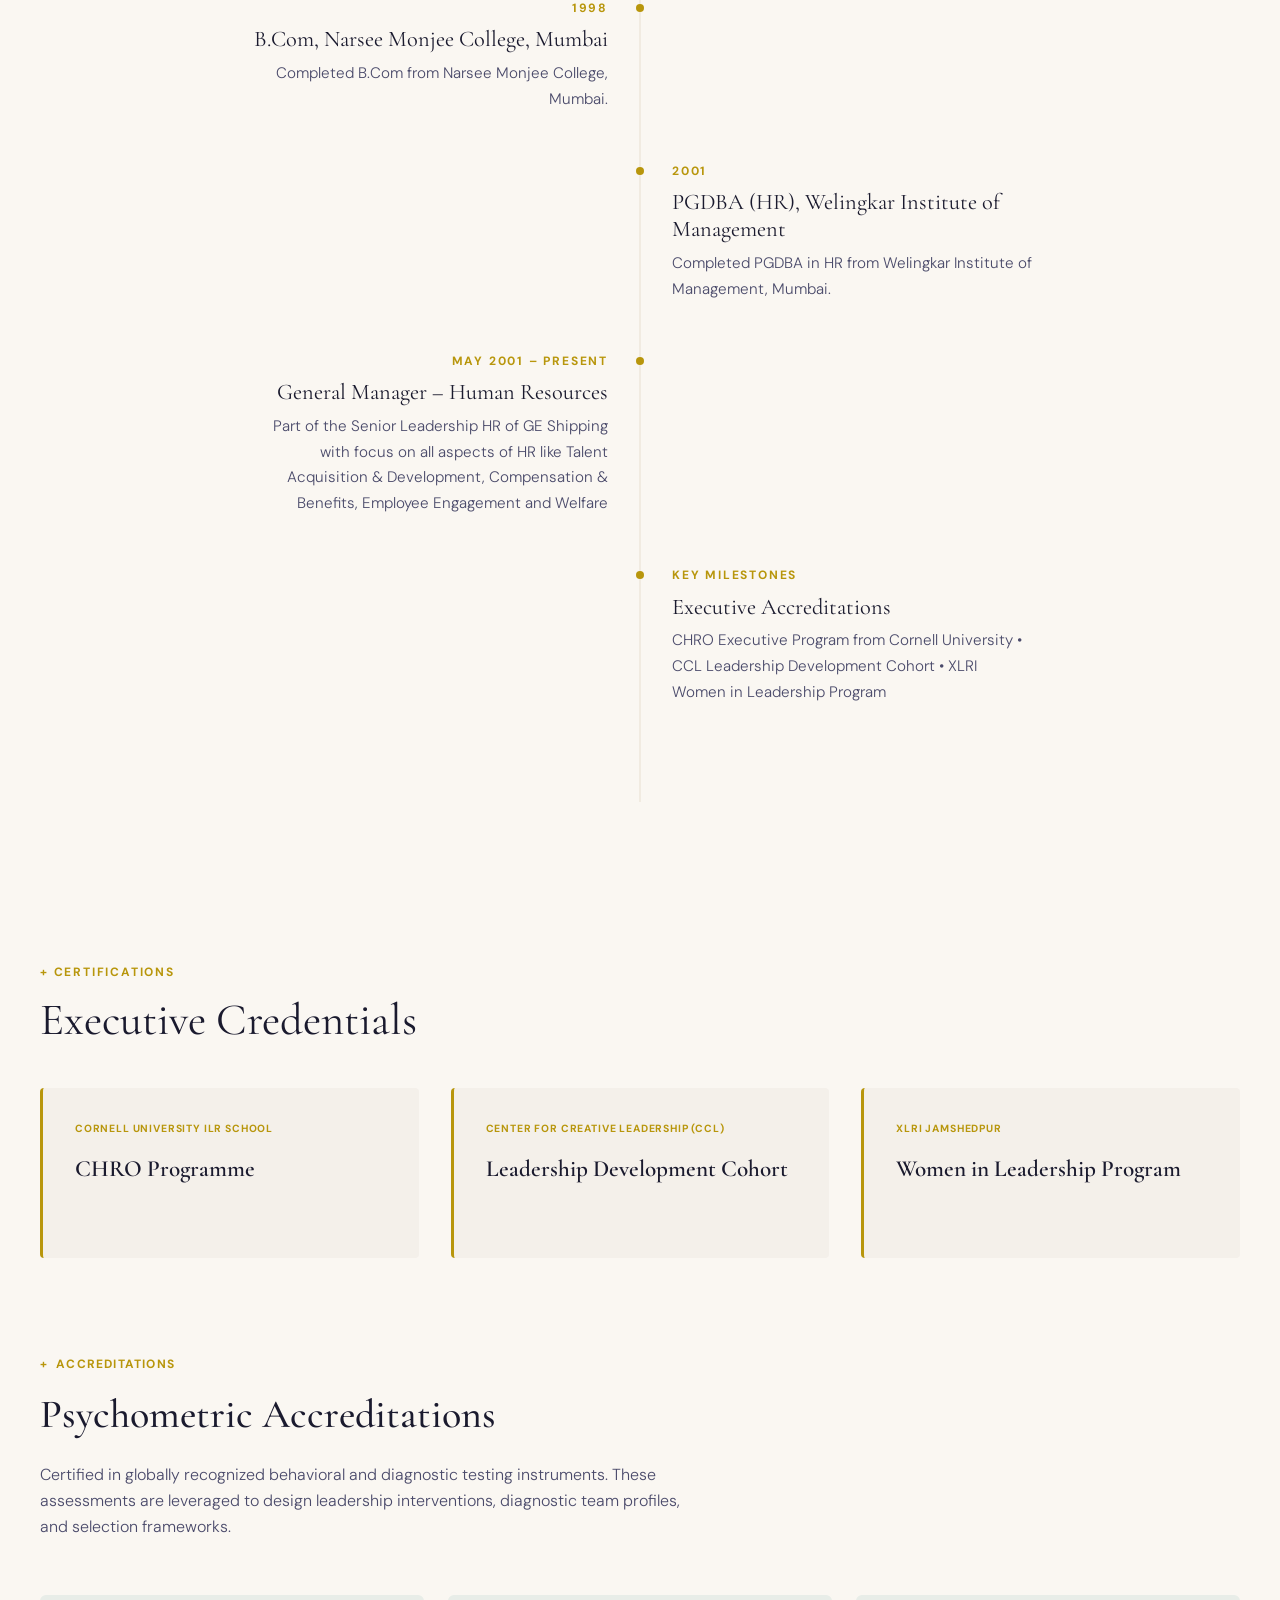
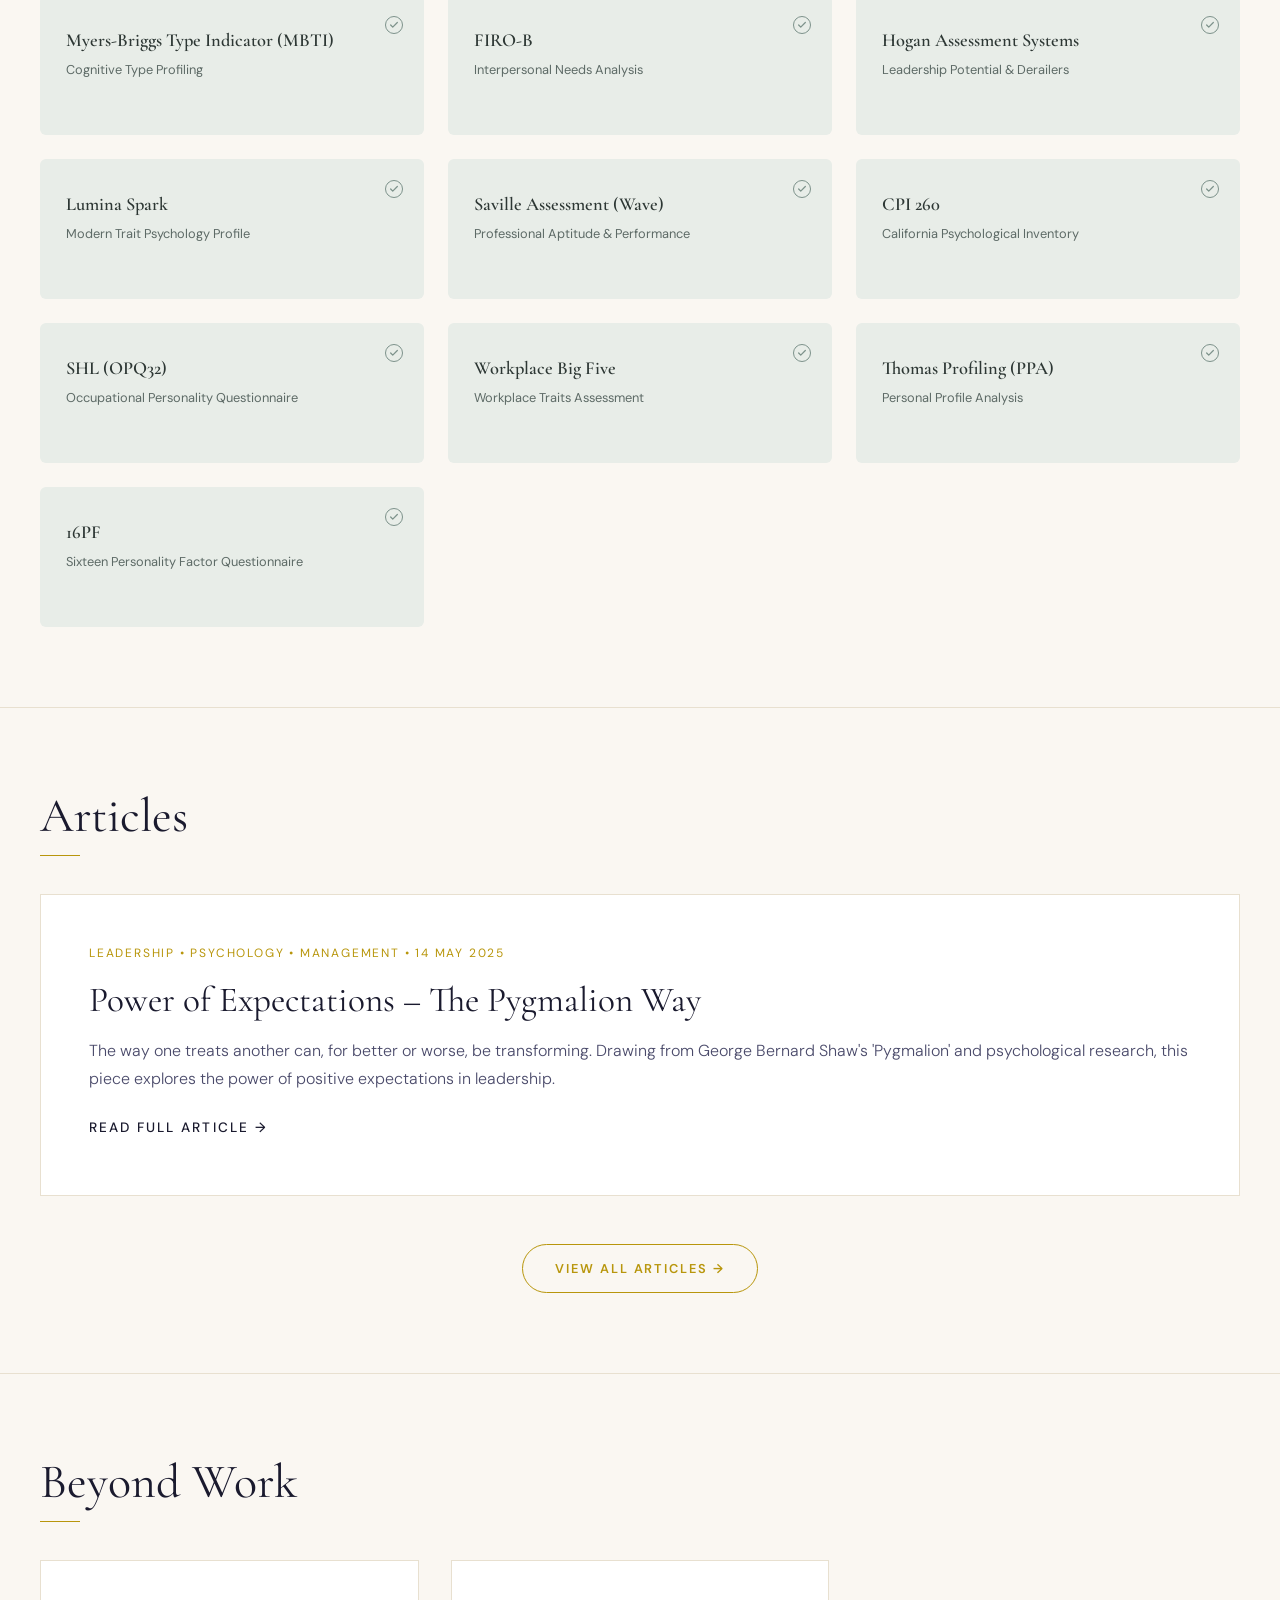
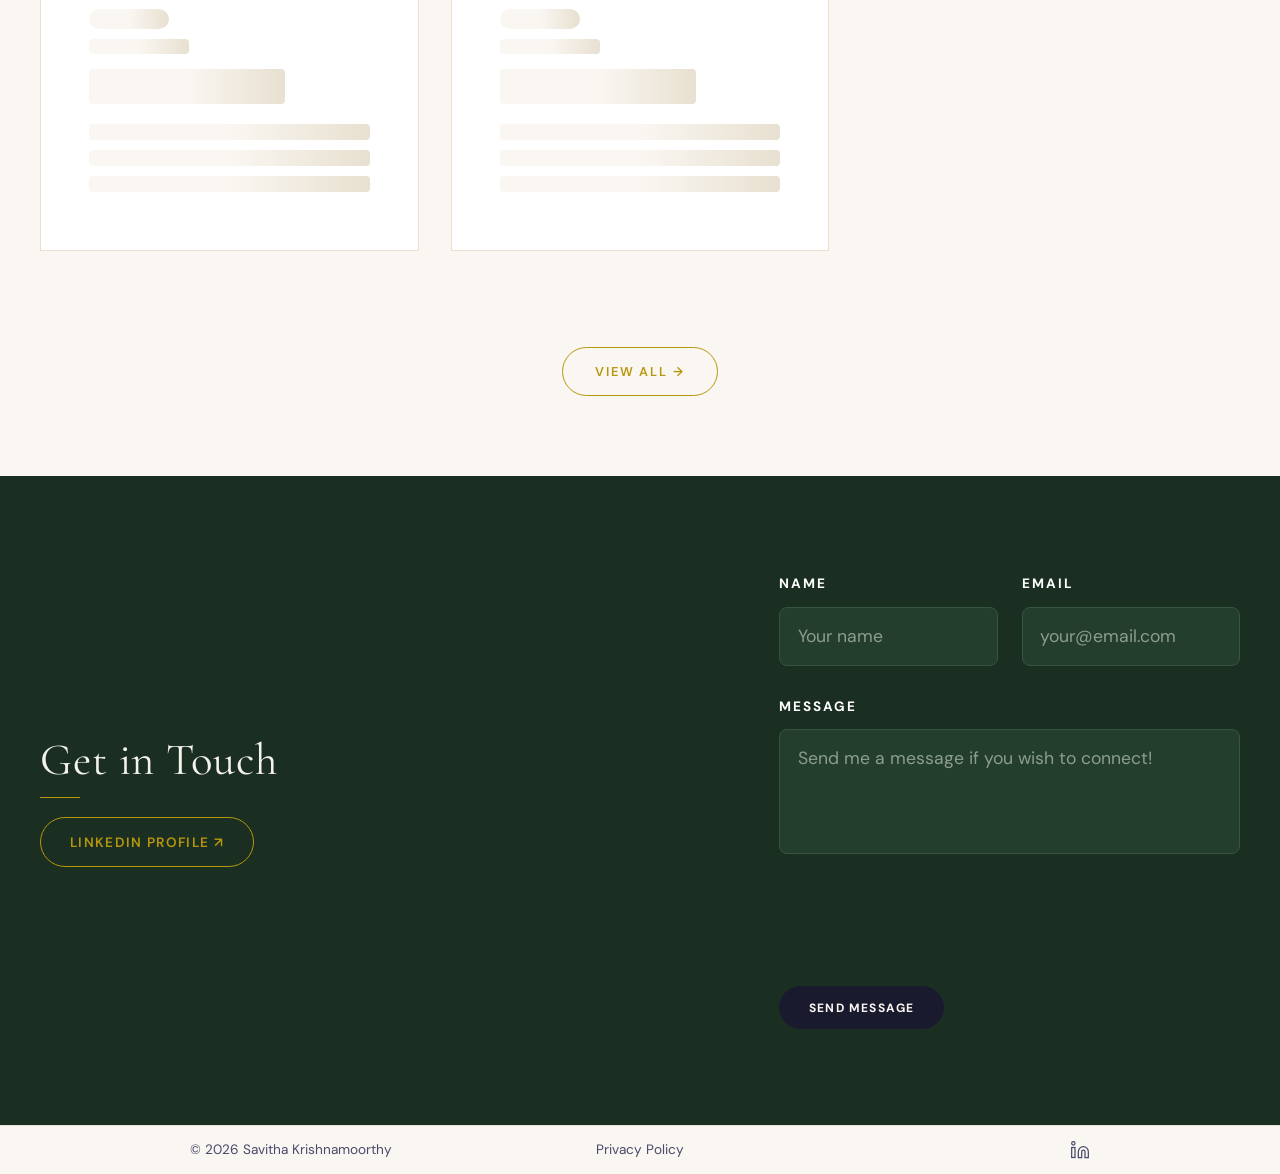
==== commit 35a05fbd: "Vertically center heading and button group in contact section left column" ====
--- a/index.html
+++ b/index.html
@@ -540,7 +540,7 @@
     <div class="section-container">
       <div class="contact-grid">
         <div class="contact-info">
-          <h2 class="section-heading" data-animate="fade-up" style="margin-top: 0; margin-bottom: 3.0rem;">
+          <h2 class="section-heading" data-animate="fade-up" style="margin-top: 0; margin-bottom: 1.8rem;">
             Get in Touch
           </h2>
           <div class="btn-linkedin-pill-wrapper">
--- a/css/style.css
+++ b/css/style.css
@@ -1208,6 +1208,7 @@
 .contact-info {
   display: flex;
   flex-direction: column;
+  justify-content: center;
   height: 100%;
 }
 
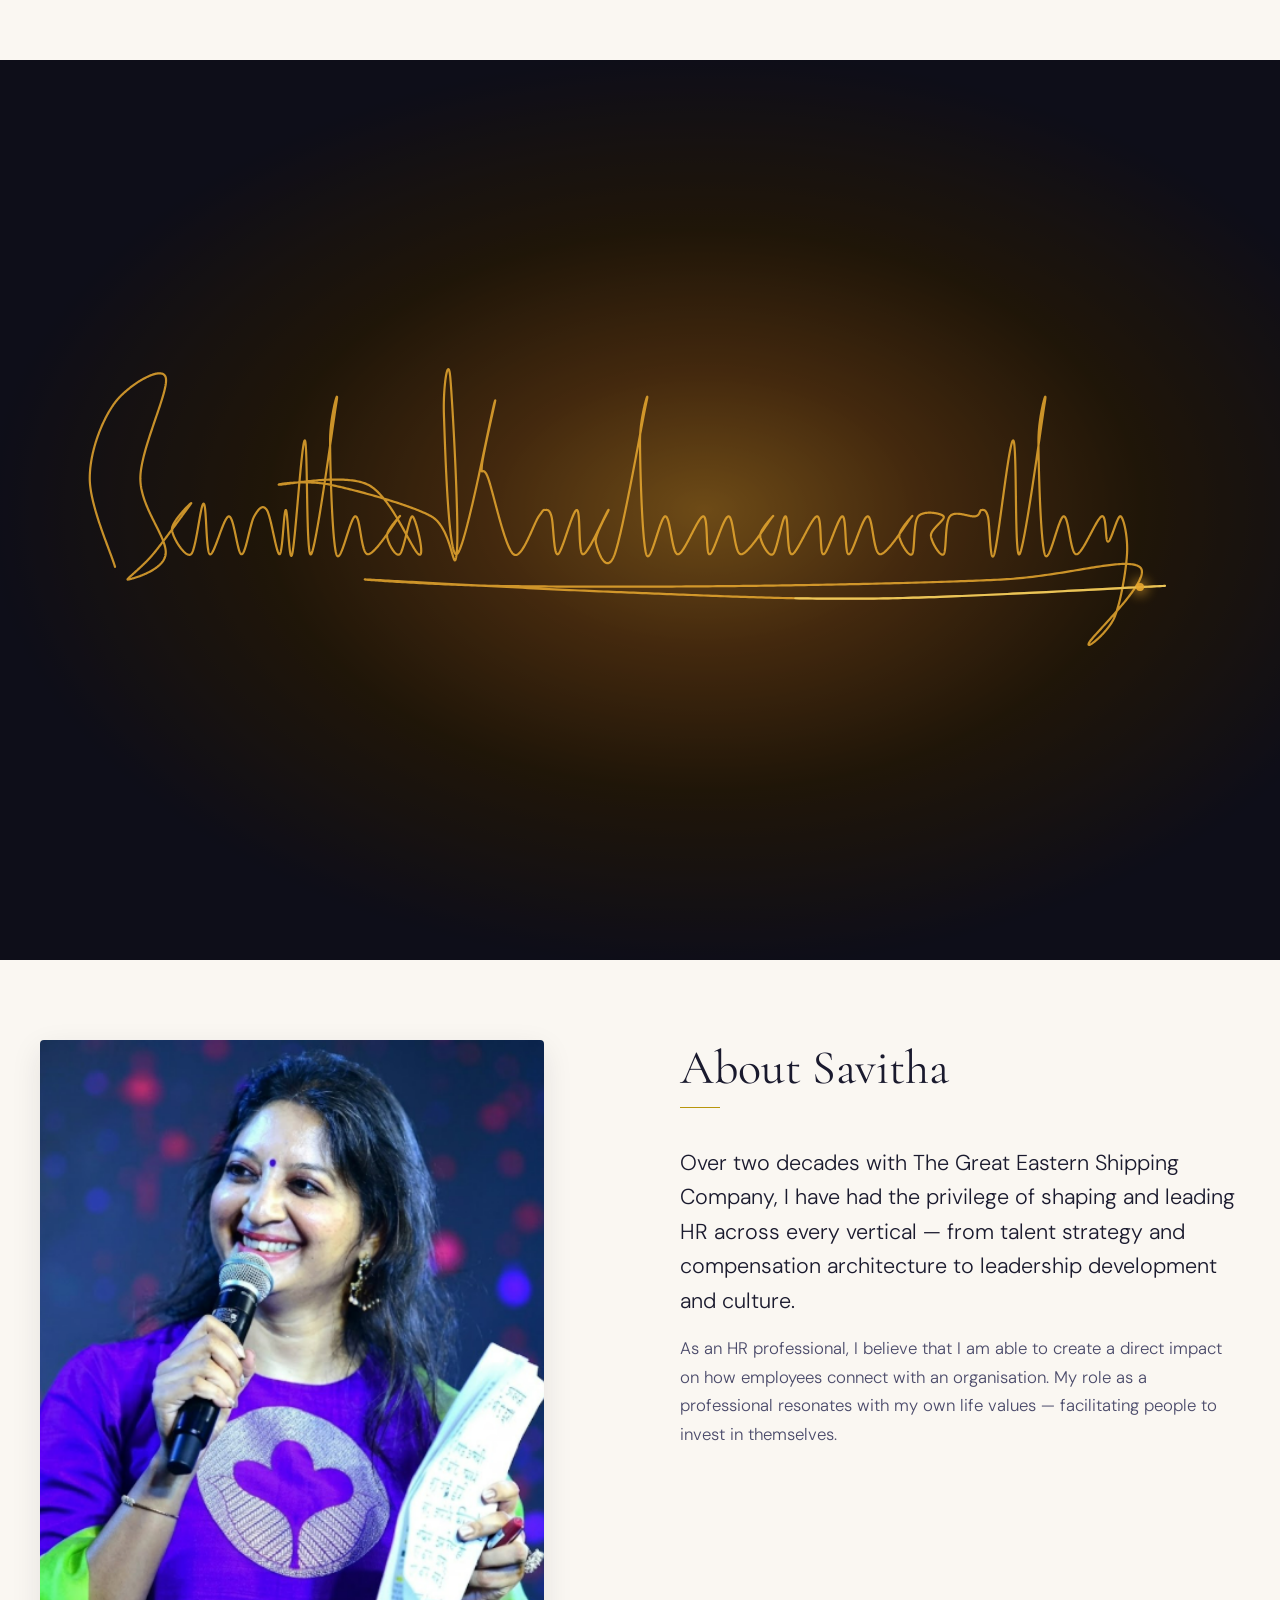
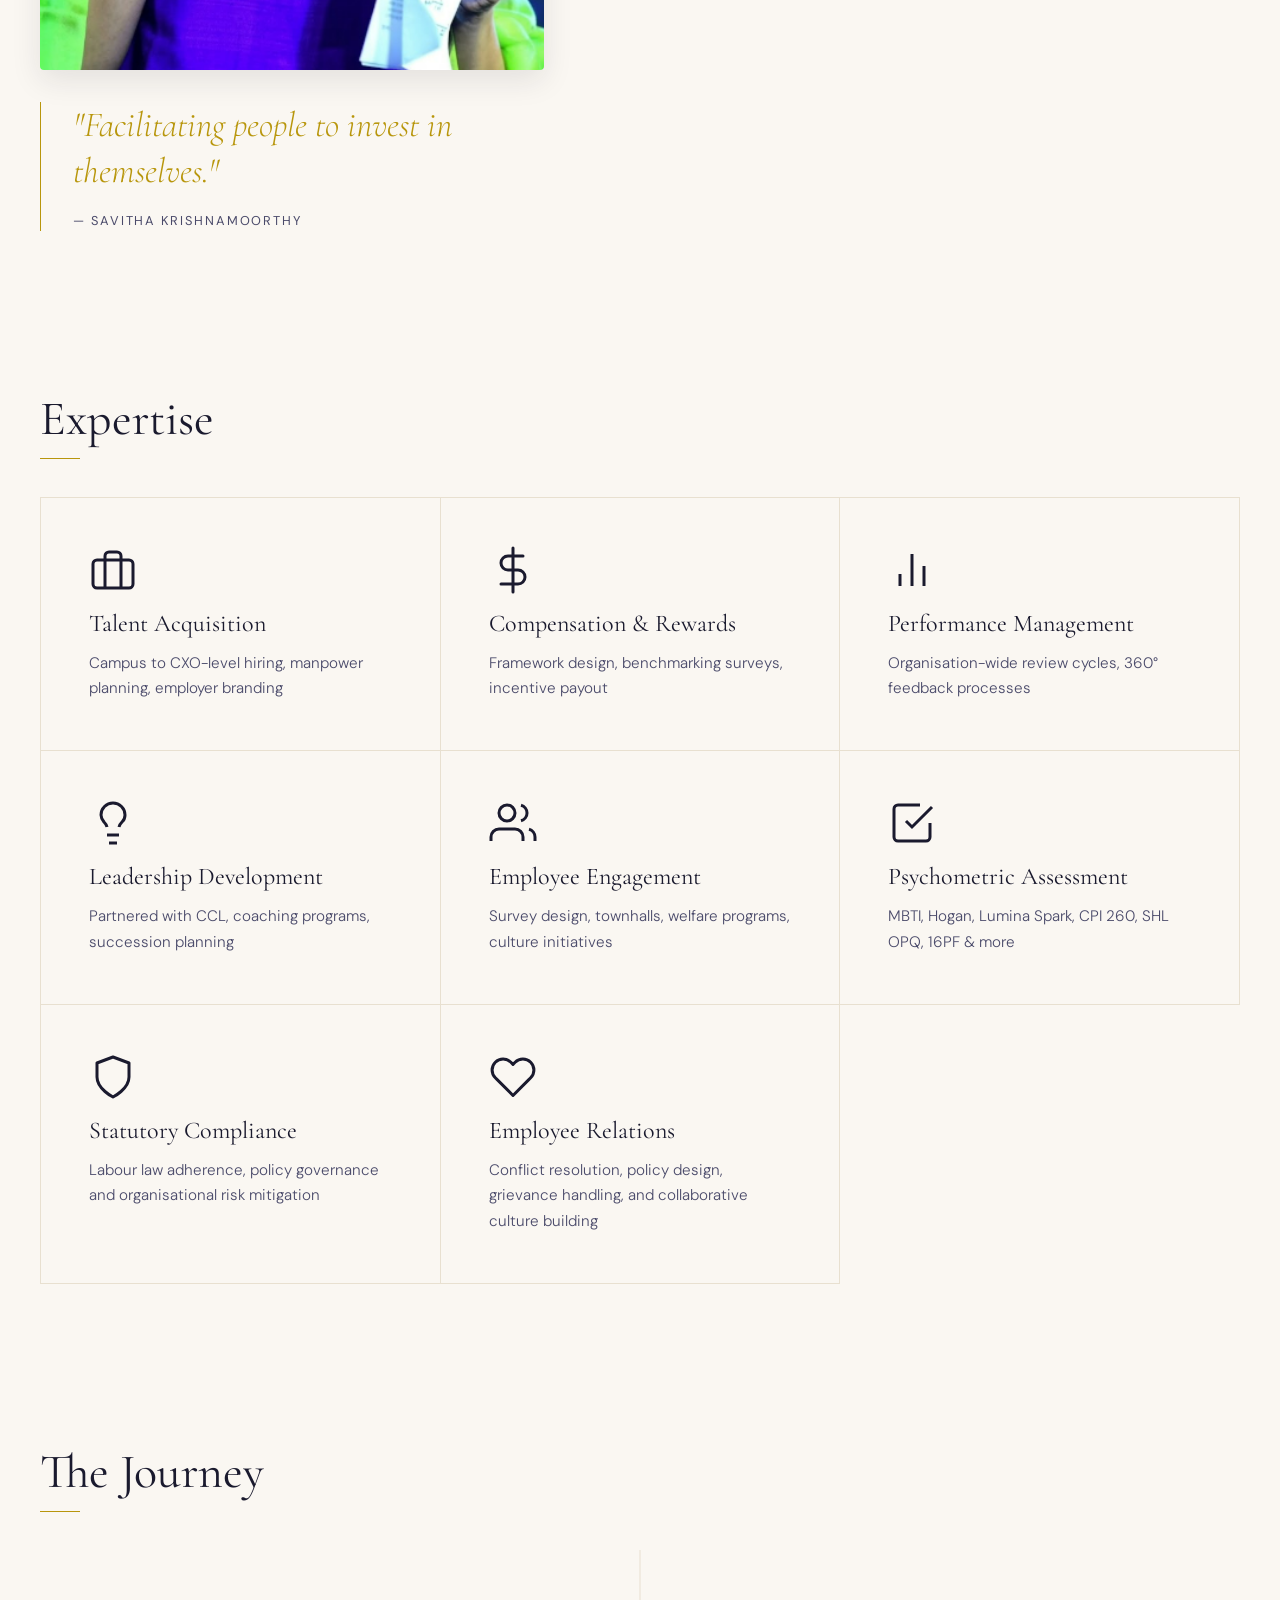
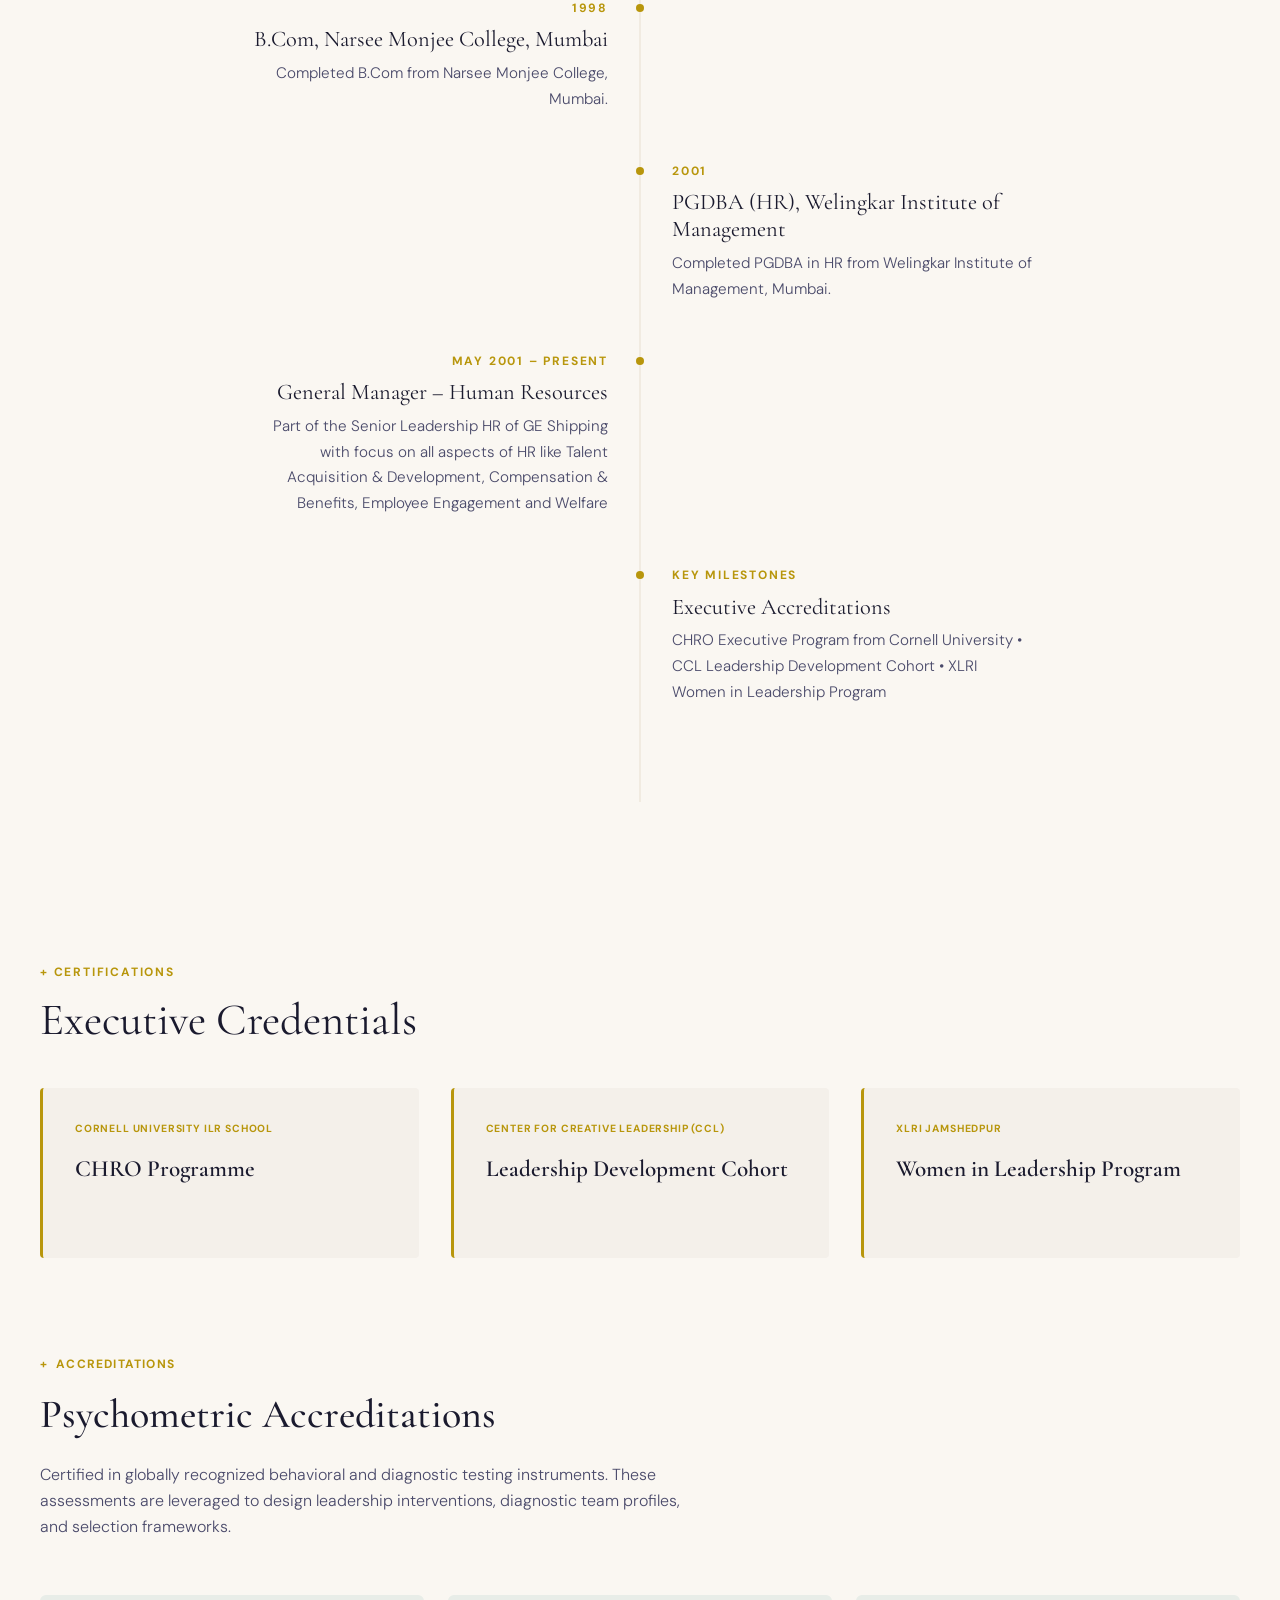
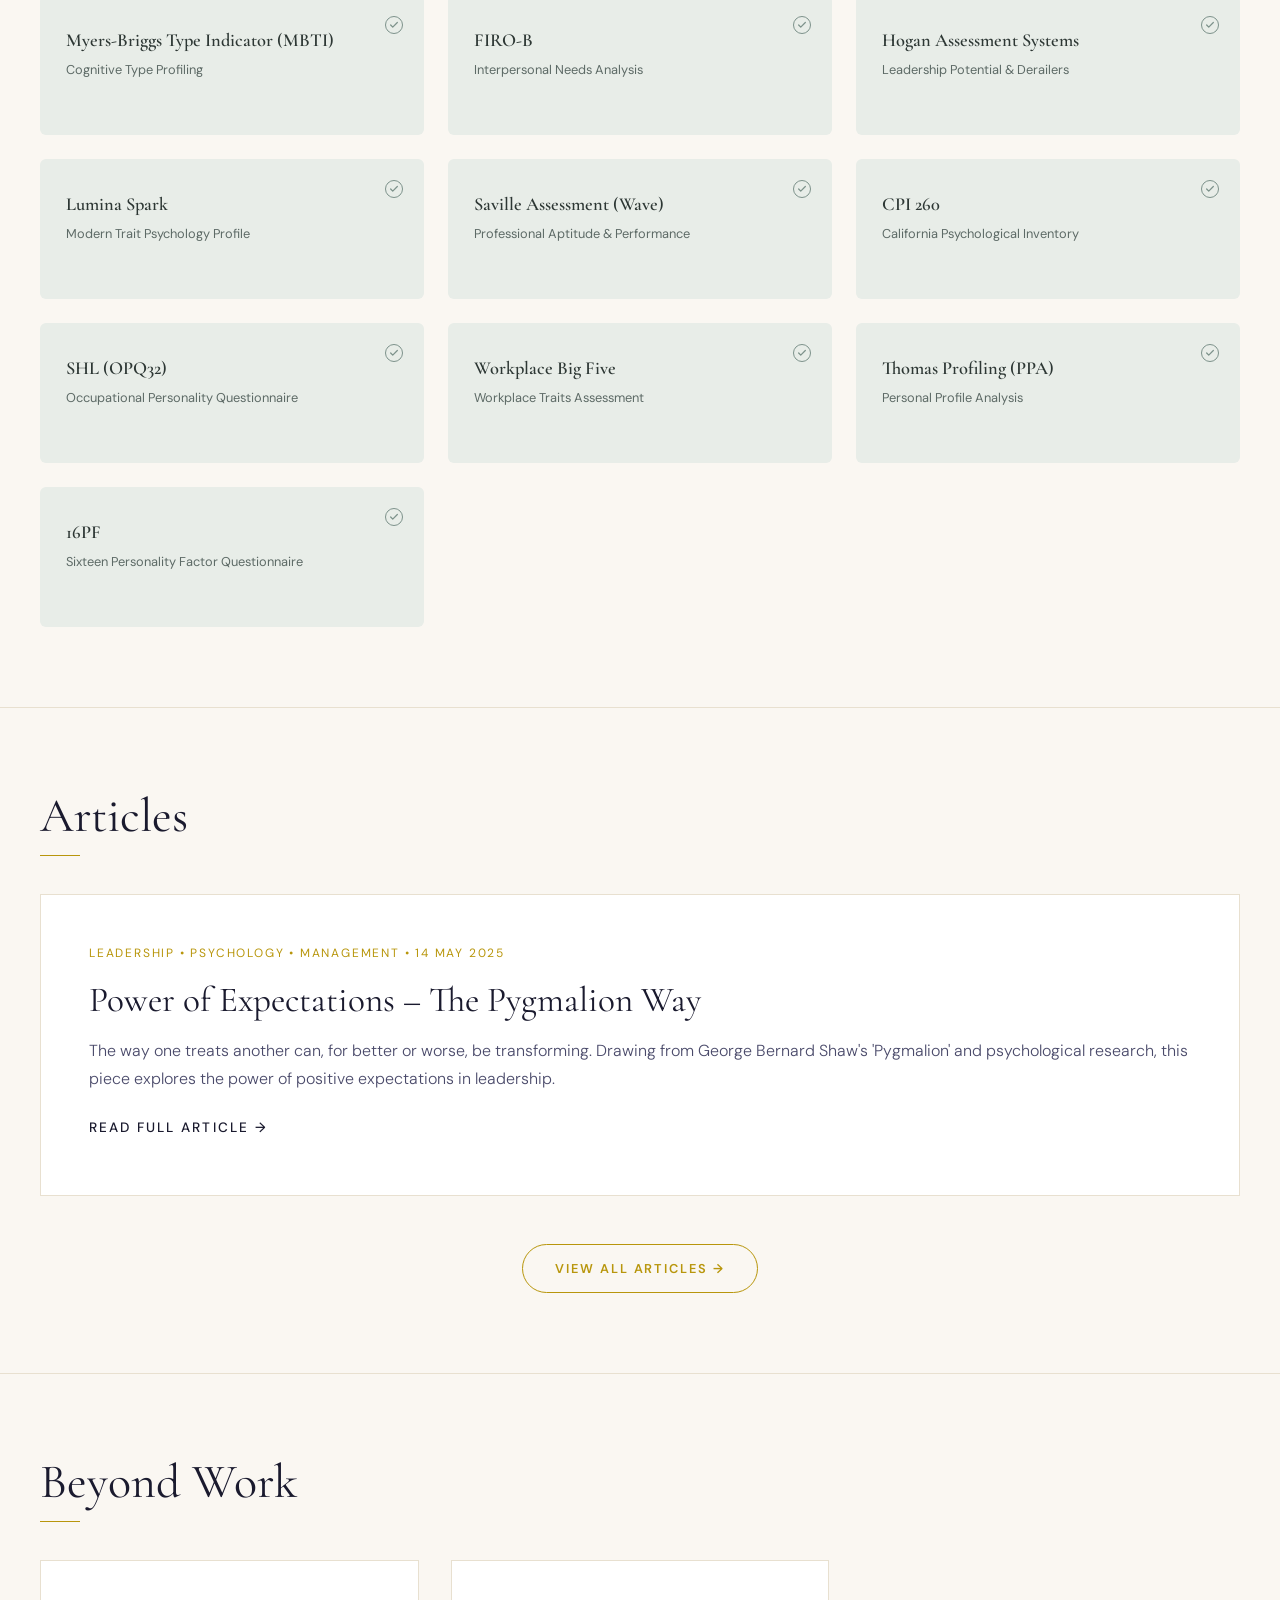
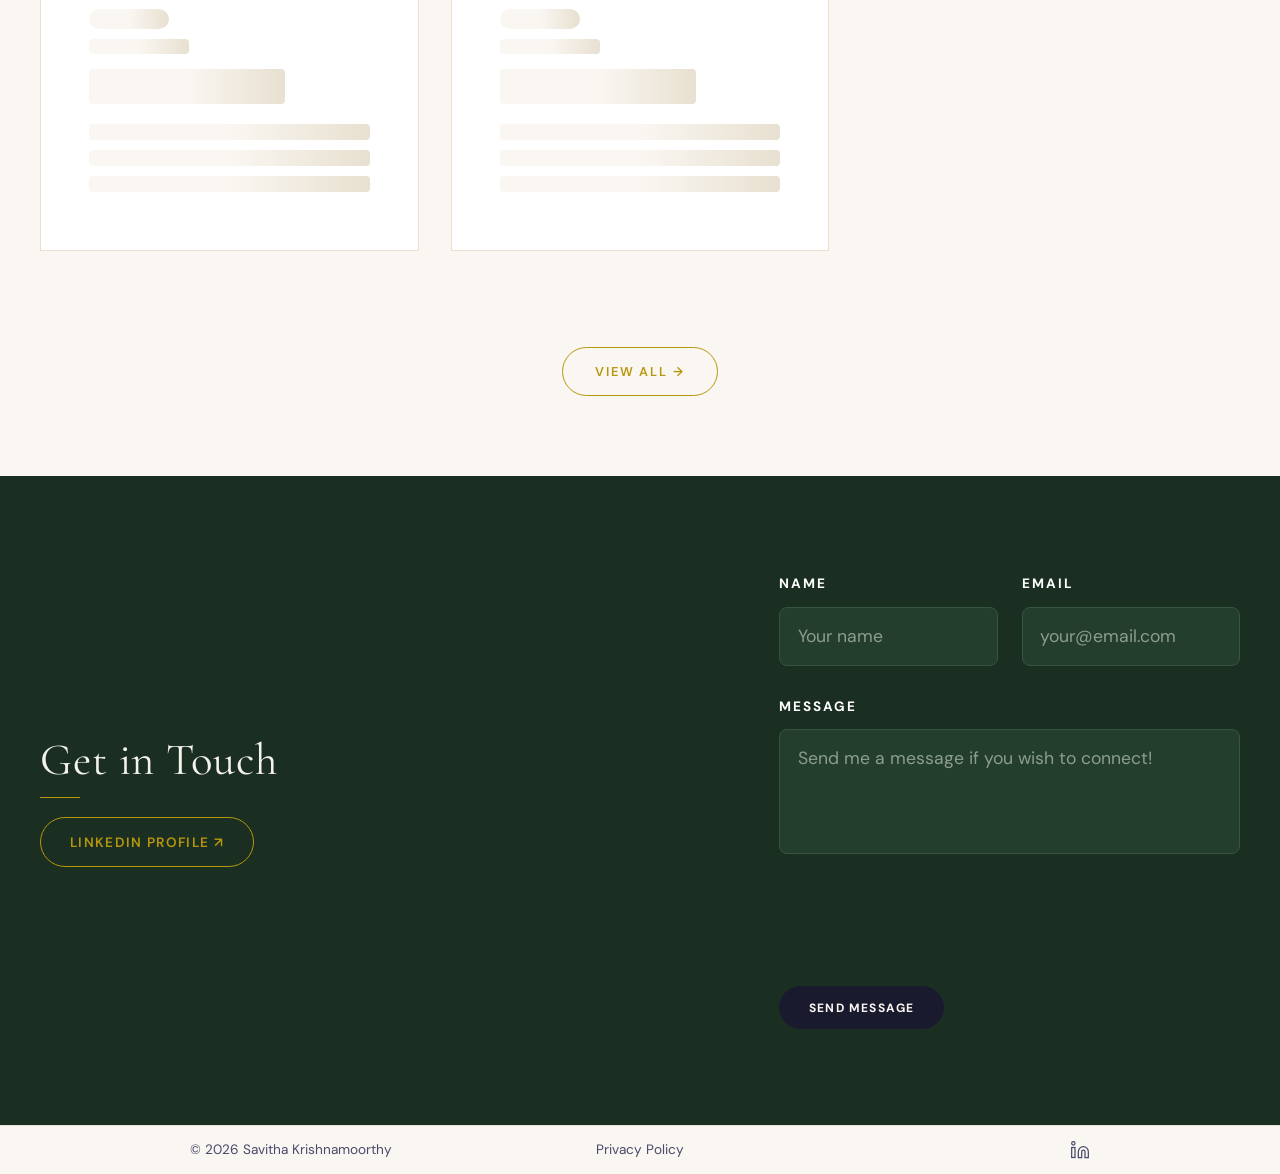
==== commit 62b9f3f7: "Add style.css cache buster to HTML files" ====
--- a/index.html
+++ b/index.html
@@ -17,7 +17,7 @@
   <link rel="preconnect" href="https://fonts.gstatic.com" crossorigin>
   <link href="https://fonts.googleapis.com/css2?family=Cormorant+Garamond:ital,wght@0,300;0,400;0,600;0,700;1,400&family=DM+Sans:wght@300;400;500;700&display=swap" rel="stylesheet" />
   
-  <link rel="stylesheet" href="css/style.css" />
+  <link rel="stylesheet" href="css/style.css?v=3" />
   <!-- Google reCAPTCHA v2 -->
   <script src="https://www.google.com/recaptcha/api.js" async defer></script>
 </head>
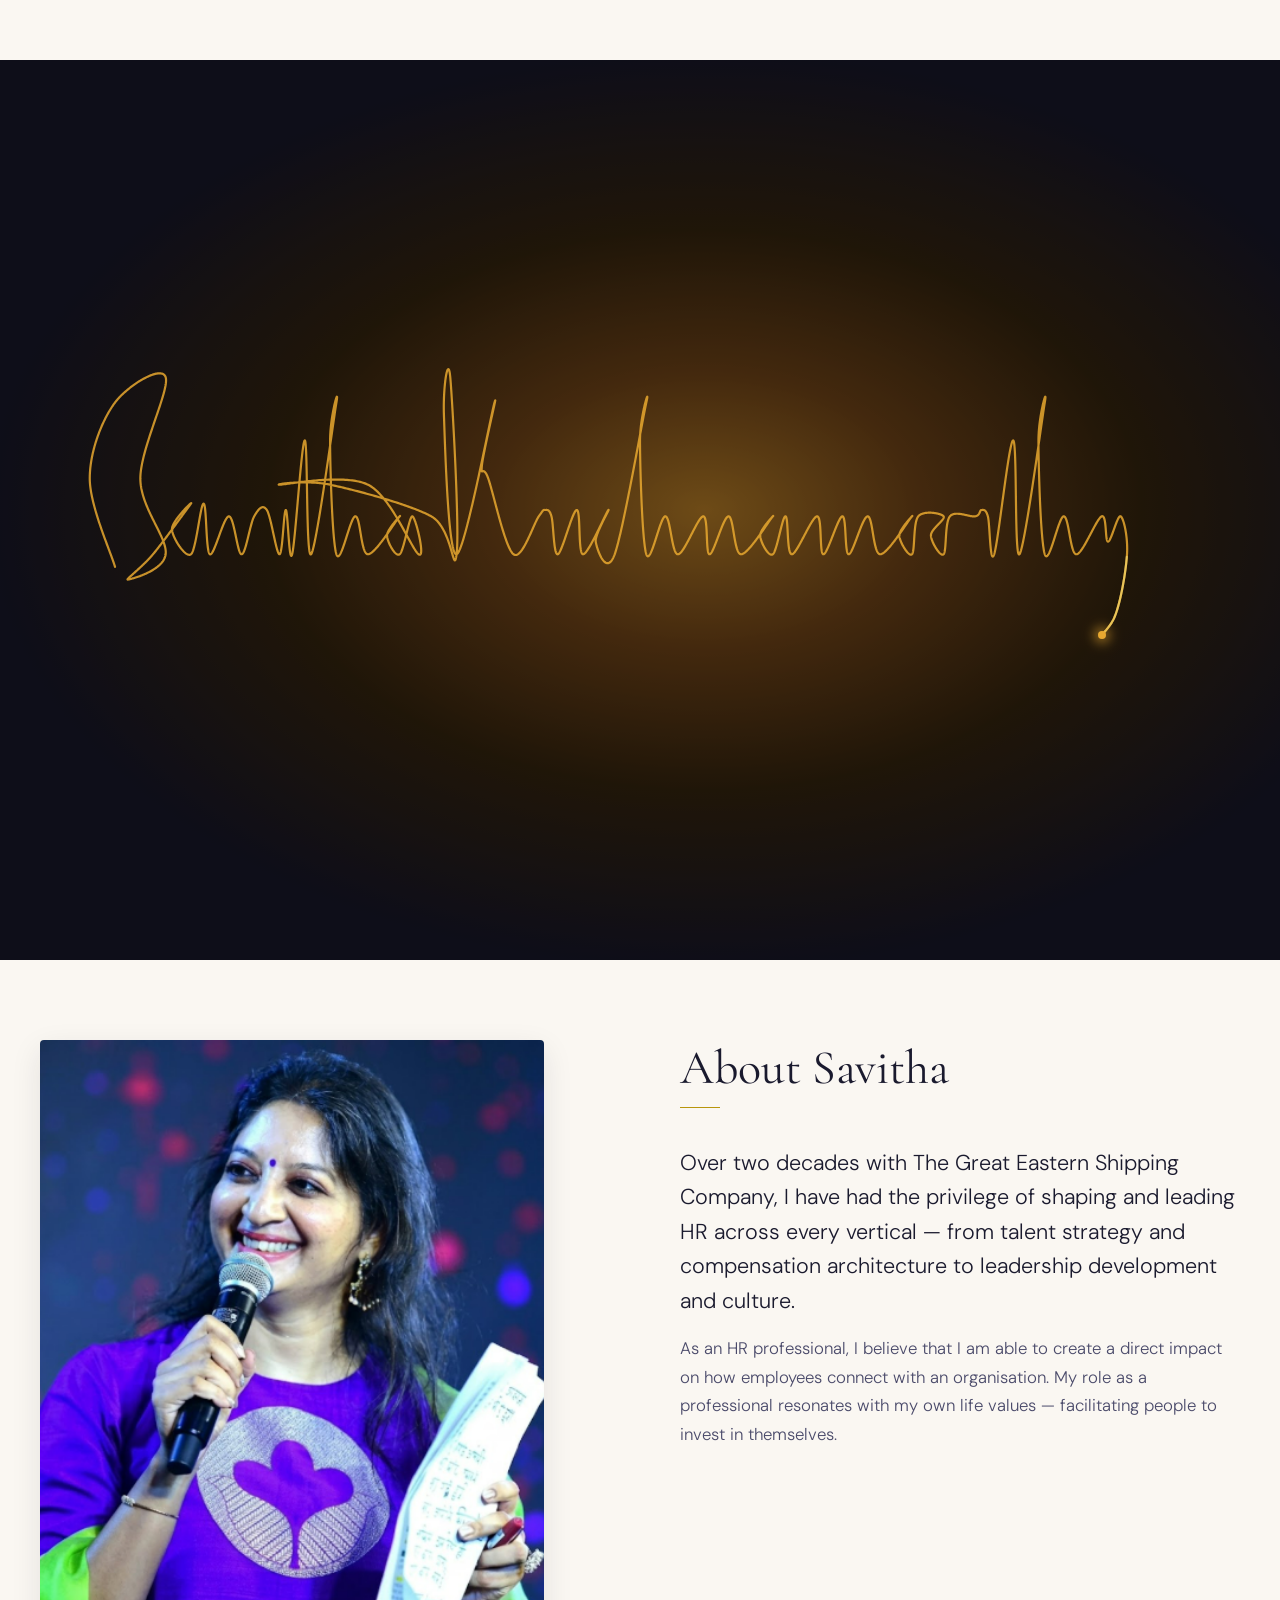
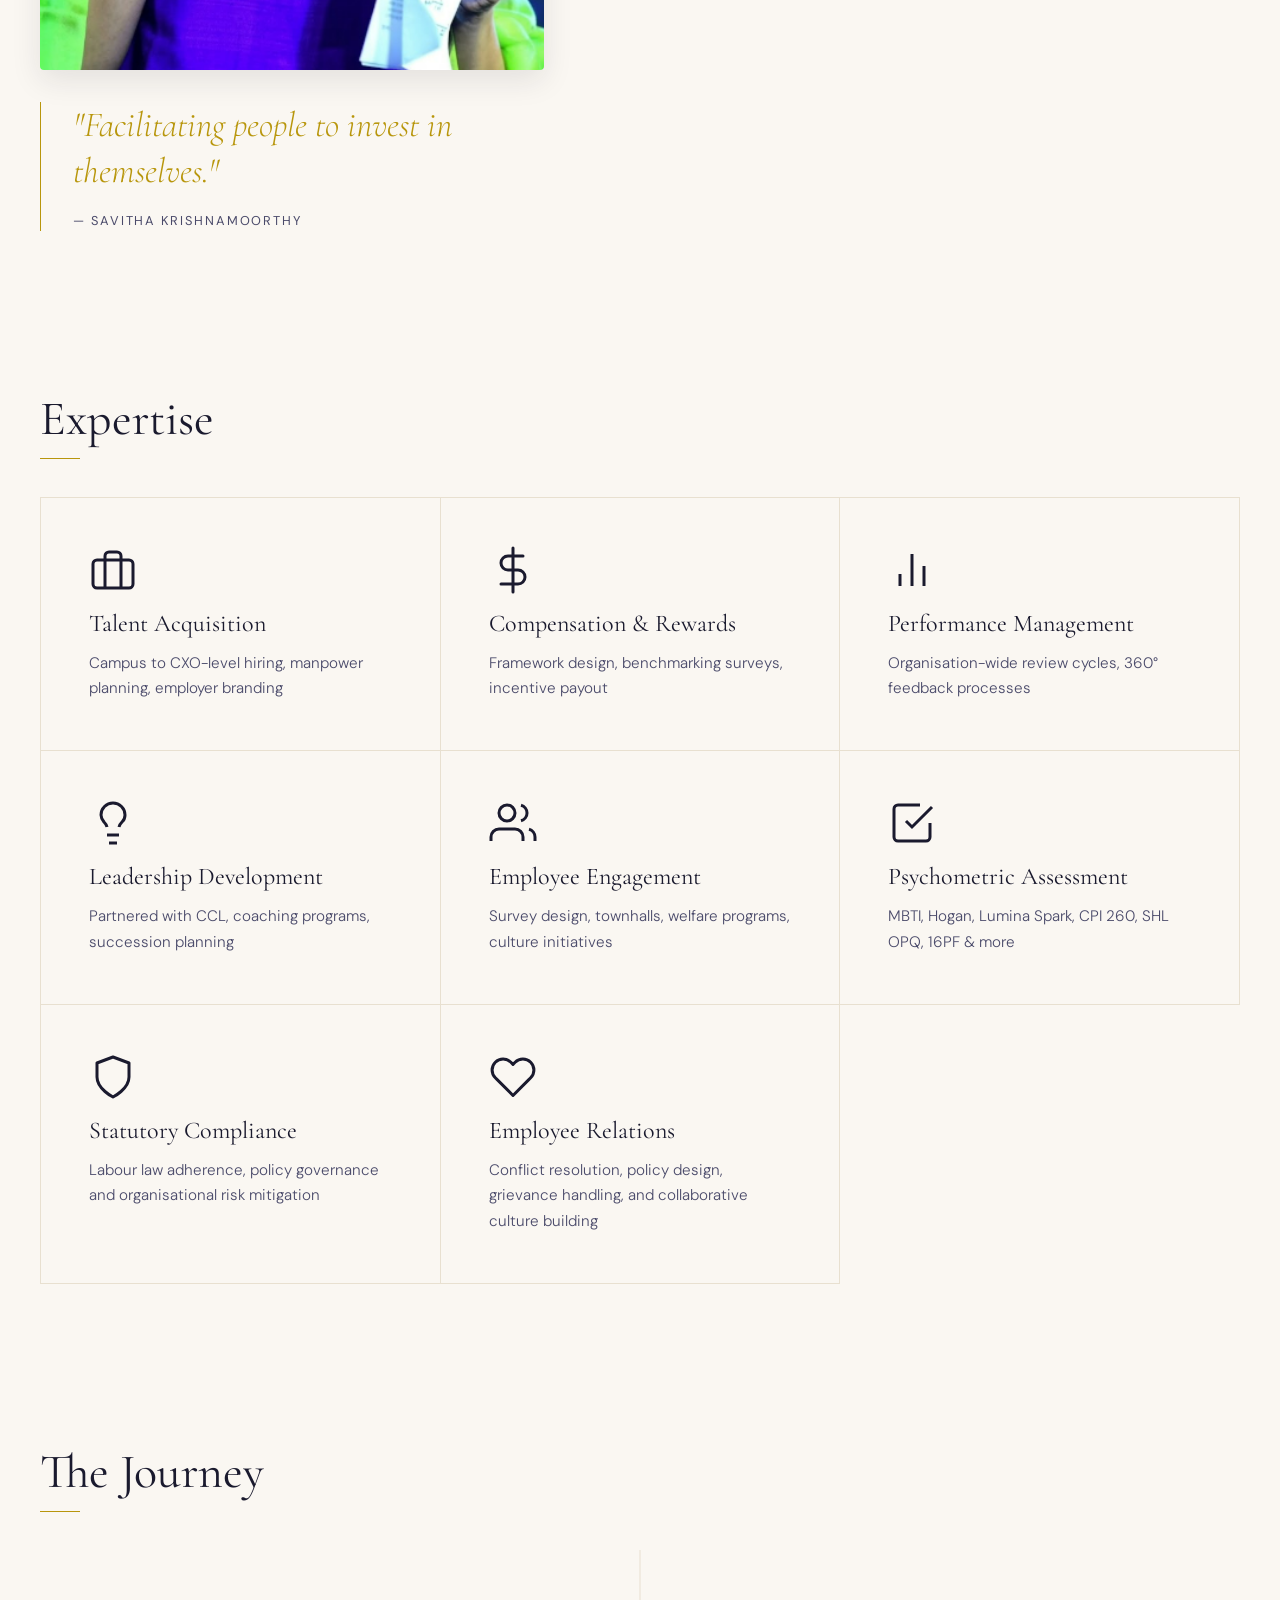
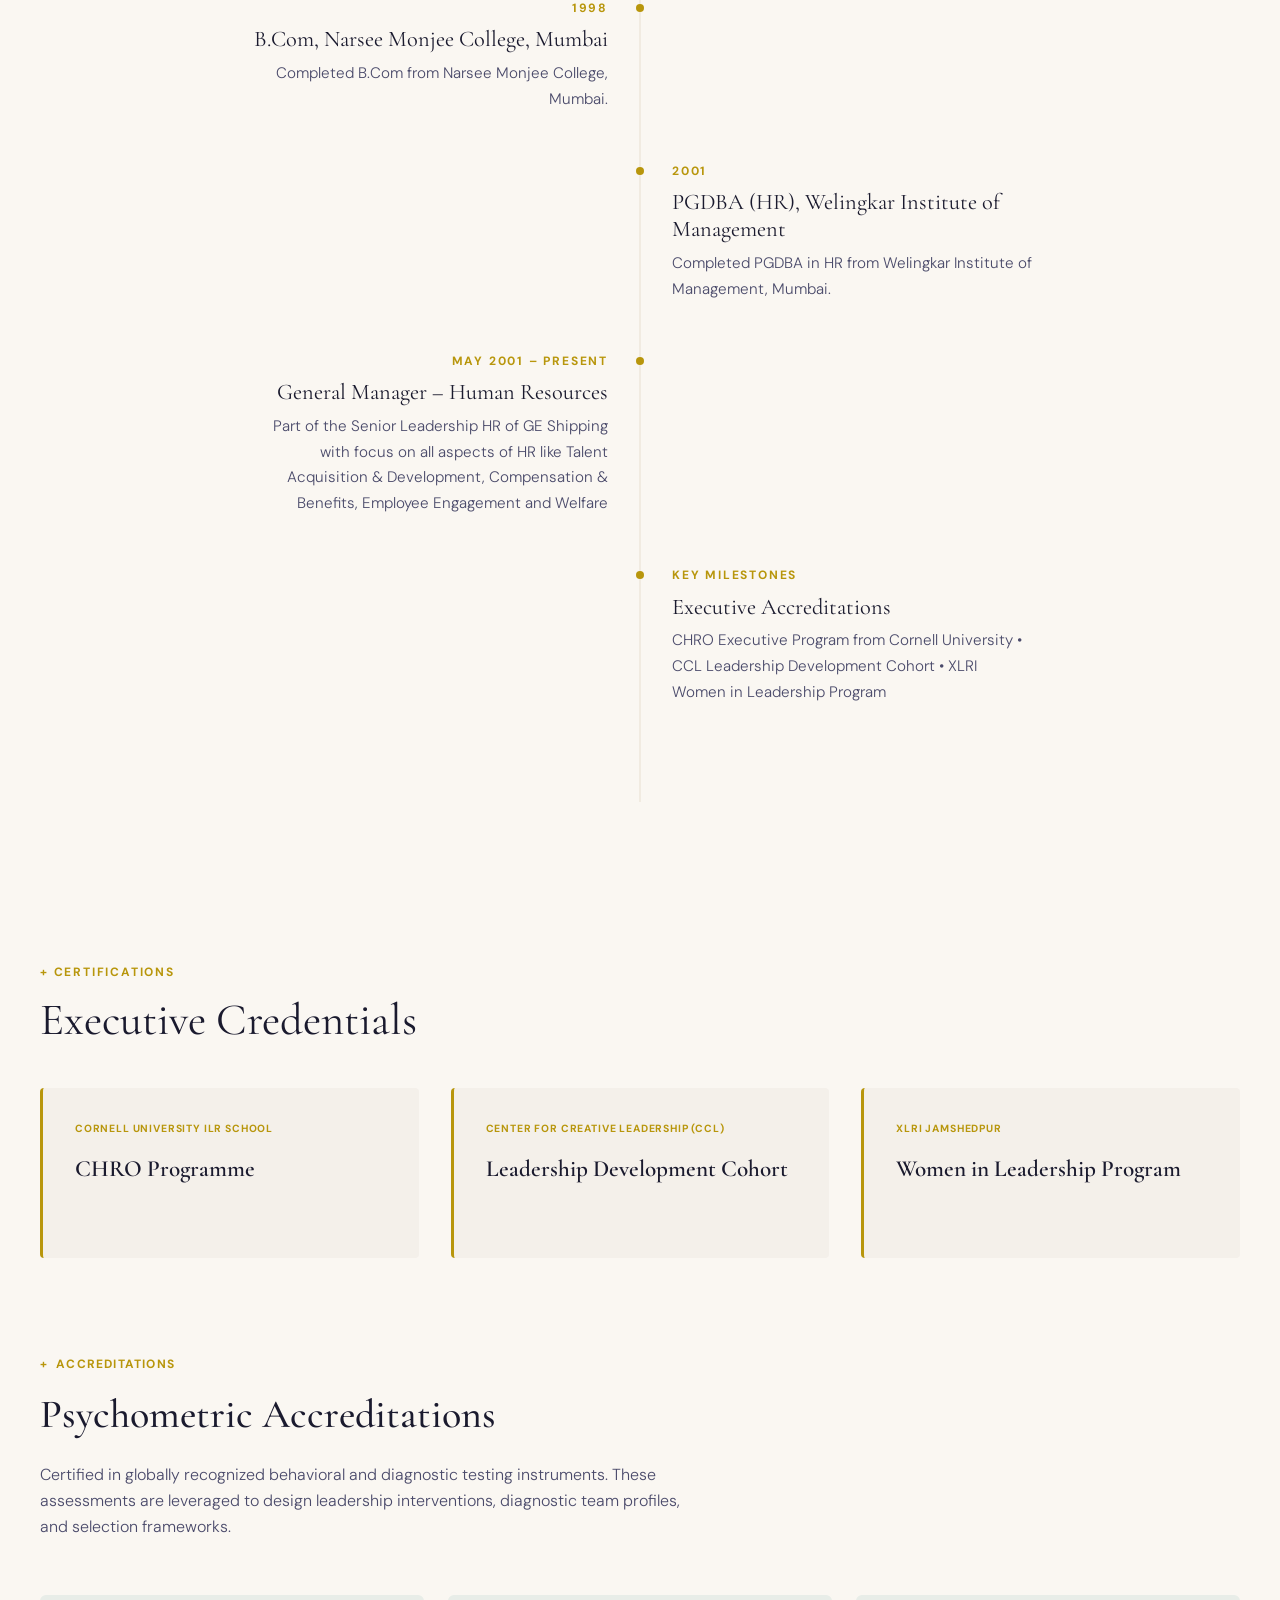
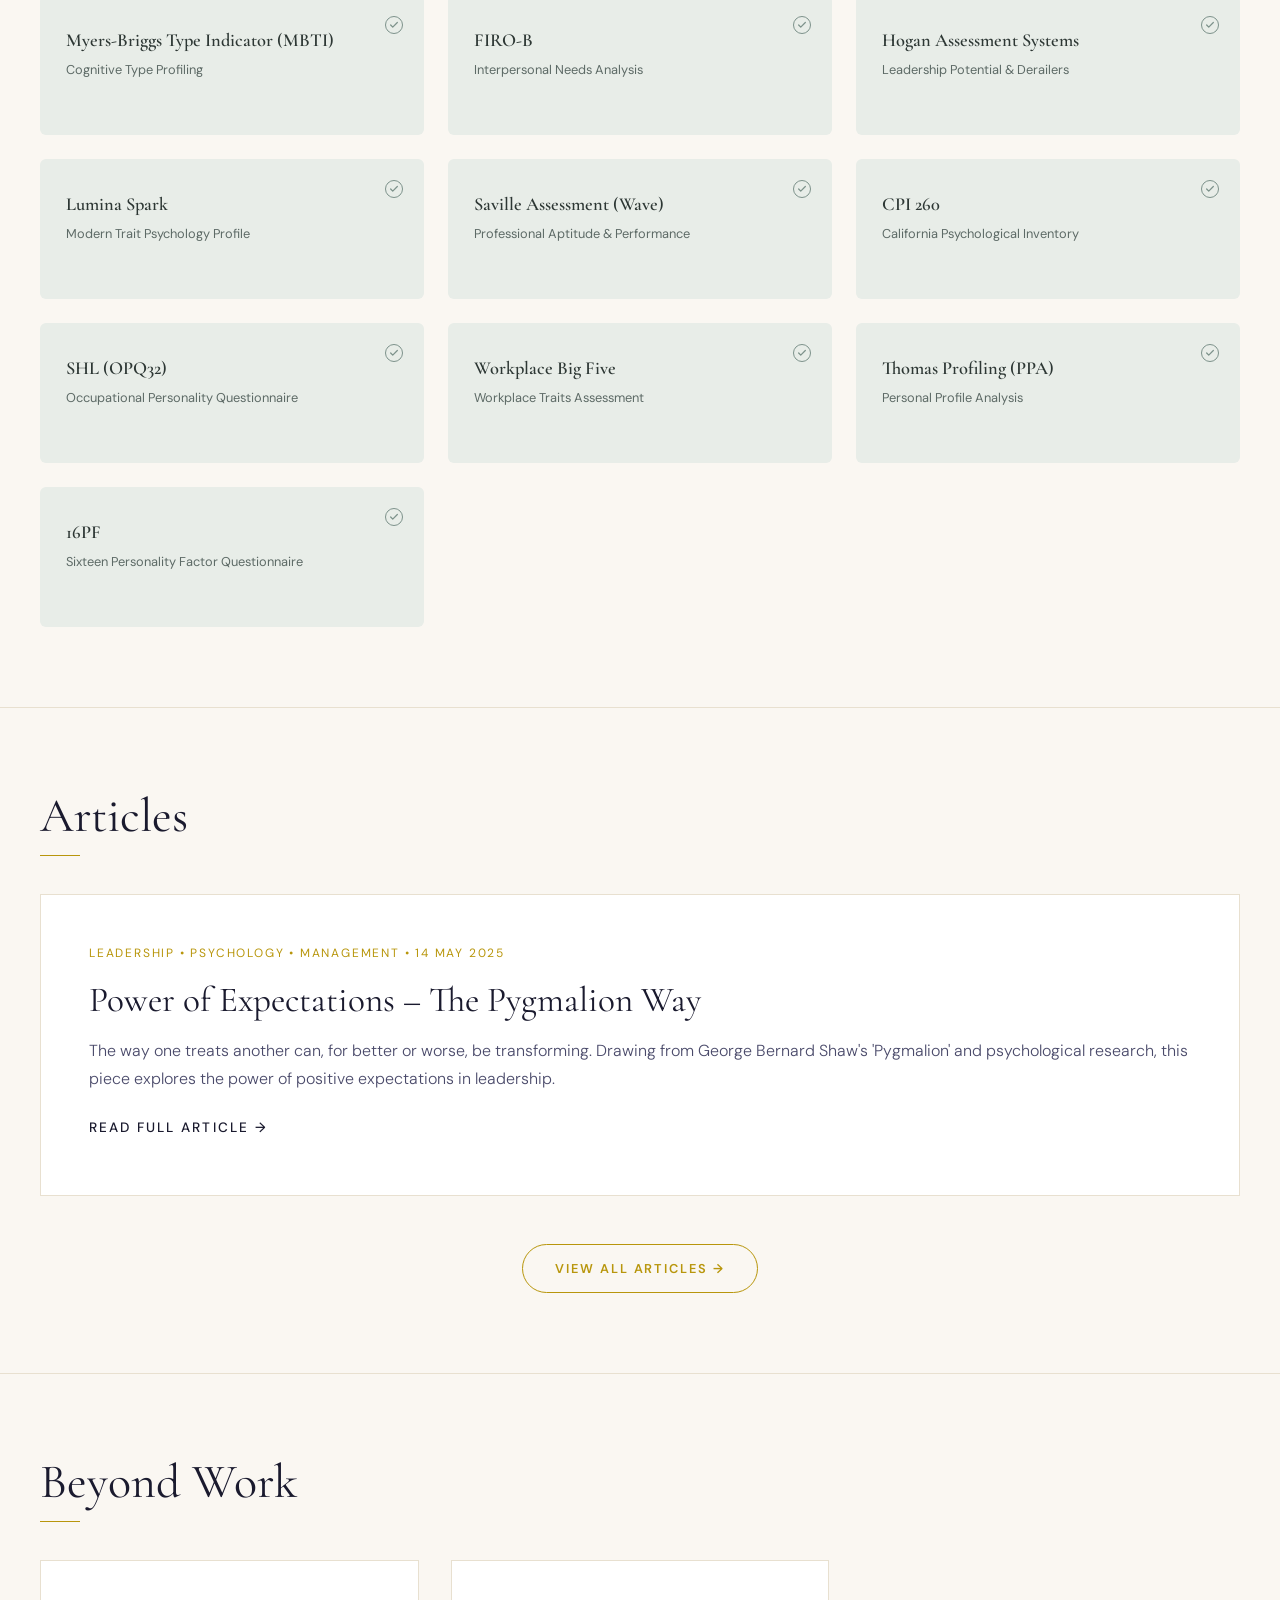
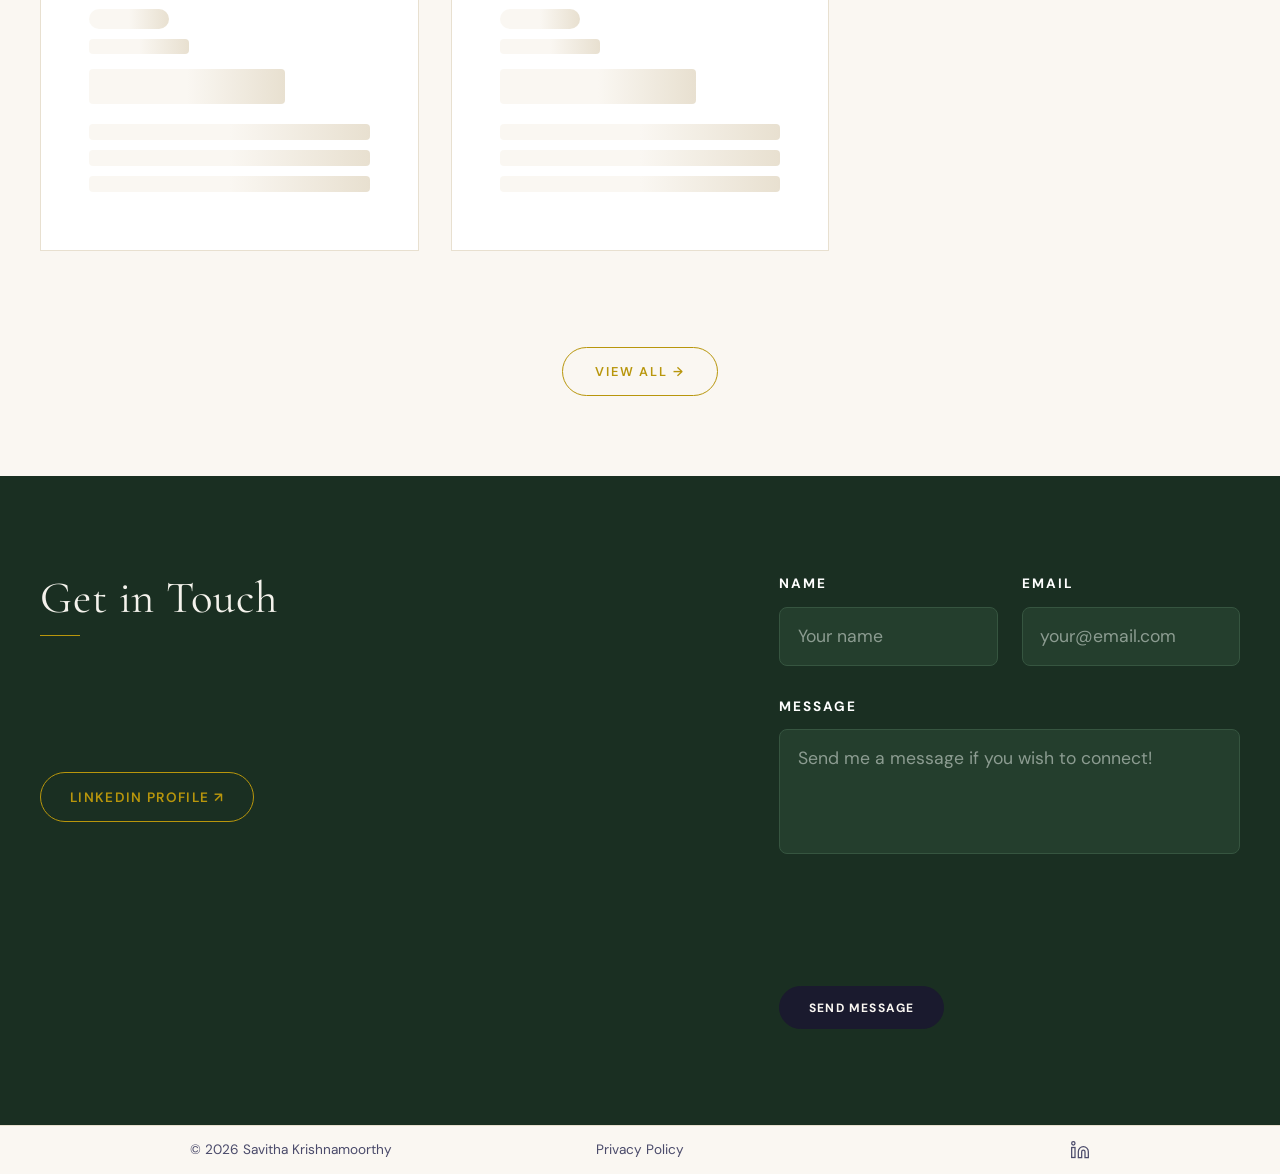
==== commit 39d61ad1: "Move LinkedIn button wrapper slightly higher on desktop" ====
--- a/index.html
+++ b/index.html
@@ -17,7 +17,7 @@
   <link rel="preconnect" href="https://fonts.gstatic.com" crossorigin>
   <link href="https://fonts.googleapis.com/css2?family=Cormorant+Garamond:ital,wght@0,300;0,400;0,600;0,700;1,400&family=DM+Sans:wght@300;400;500;700&display=swap" rel="stylesheet" />
   
-  <link rel="stylesheet" href="css/style.css?v=3" />
+  <link rel="stylesheet" href="css/style.css?v=4" />
   <!-- Google reCAPTCHA v2 -->
   <script src="https://www.google.com/recaptcha/api.js" async defer></script>
 </head>
--- a/css/style.css
+++ b/css/style.css
@@ -1208,13 +1208,13 @@
 .contact-info {
   display: flex;
   flex-direction: column;
-  justify-content: center;
   height: 100%;
 }
 
 .btn-linkedin-pill-wrapper {
-  margin-top: 0;
-  margin-bottom: 0;
+  margin-top: auto;
+  margin-bottom: auto;
+  transform: translateY(-45px);
 }
 
 .contact-eyebrow {
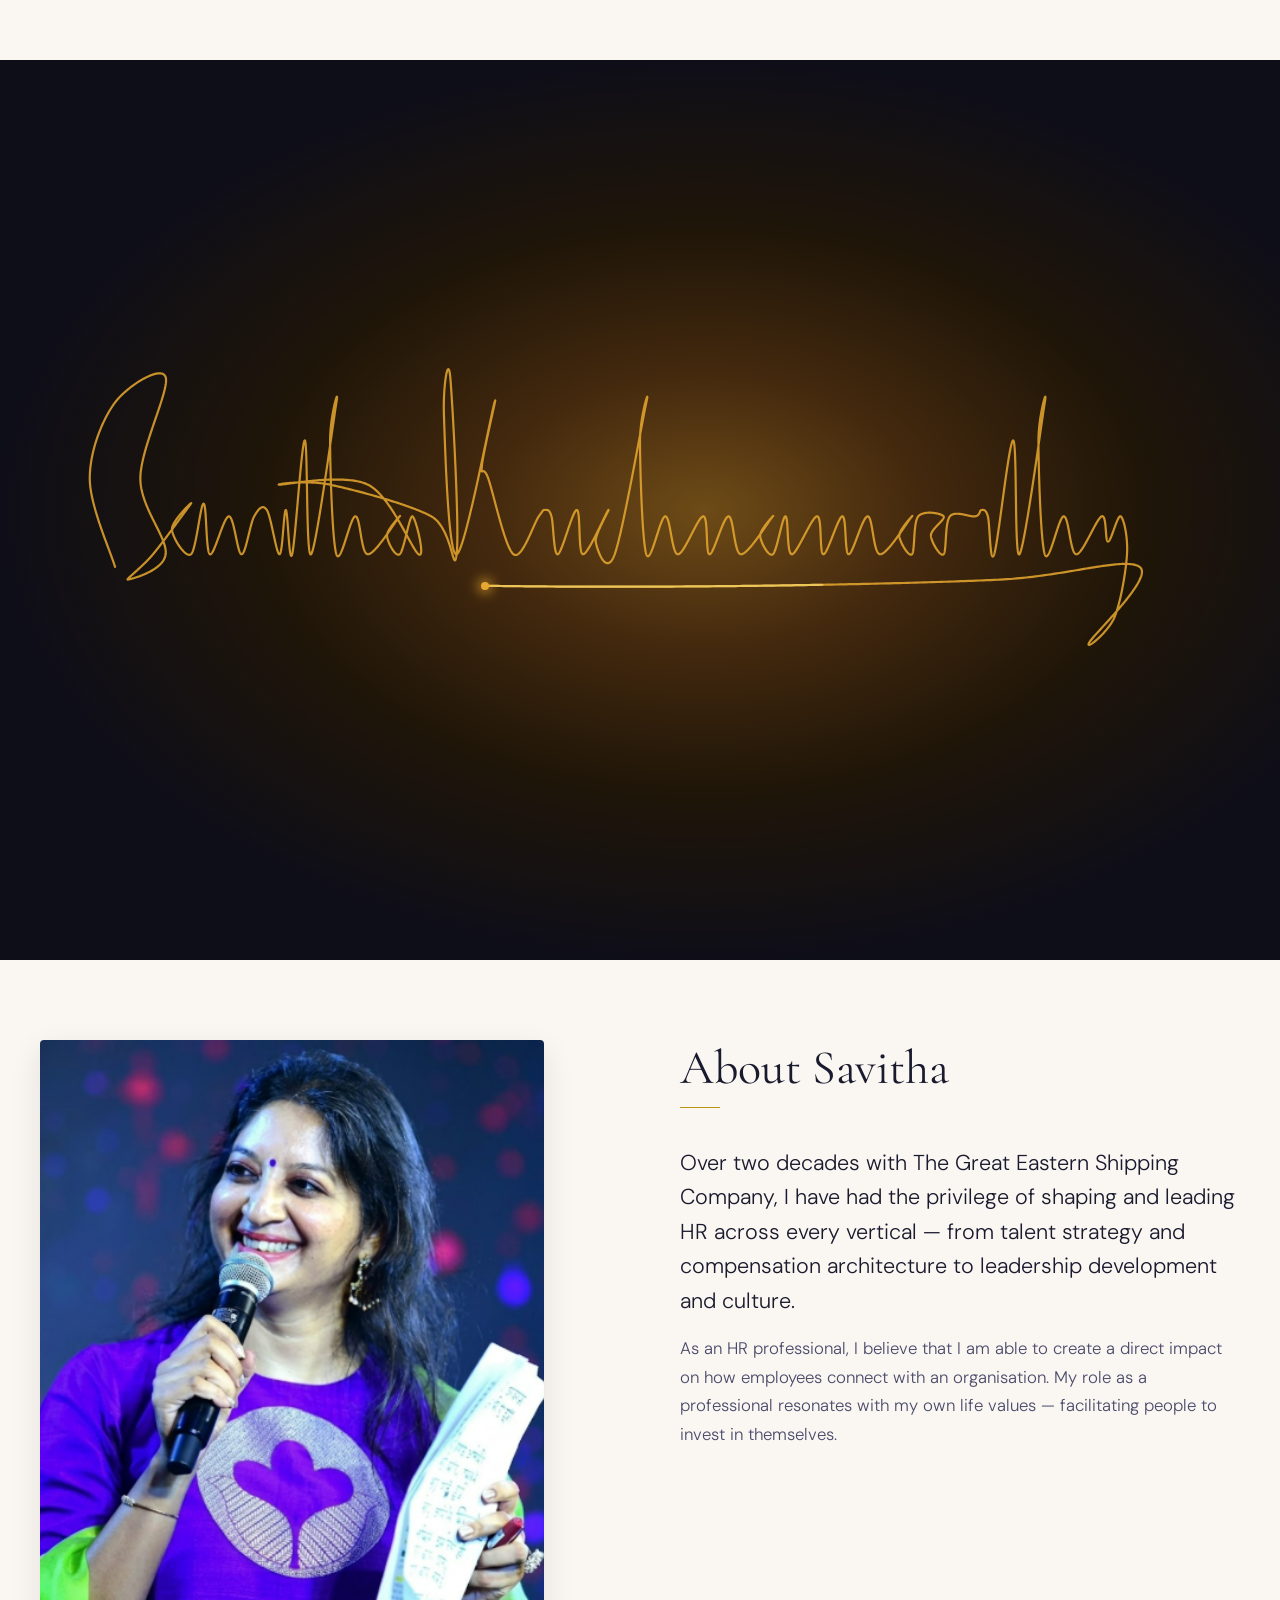
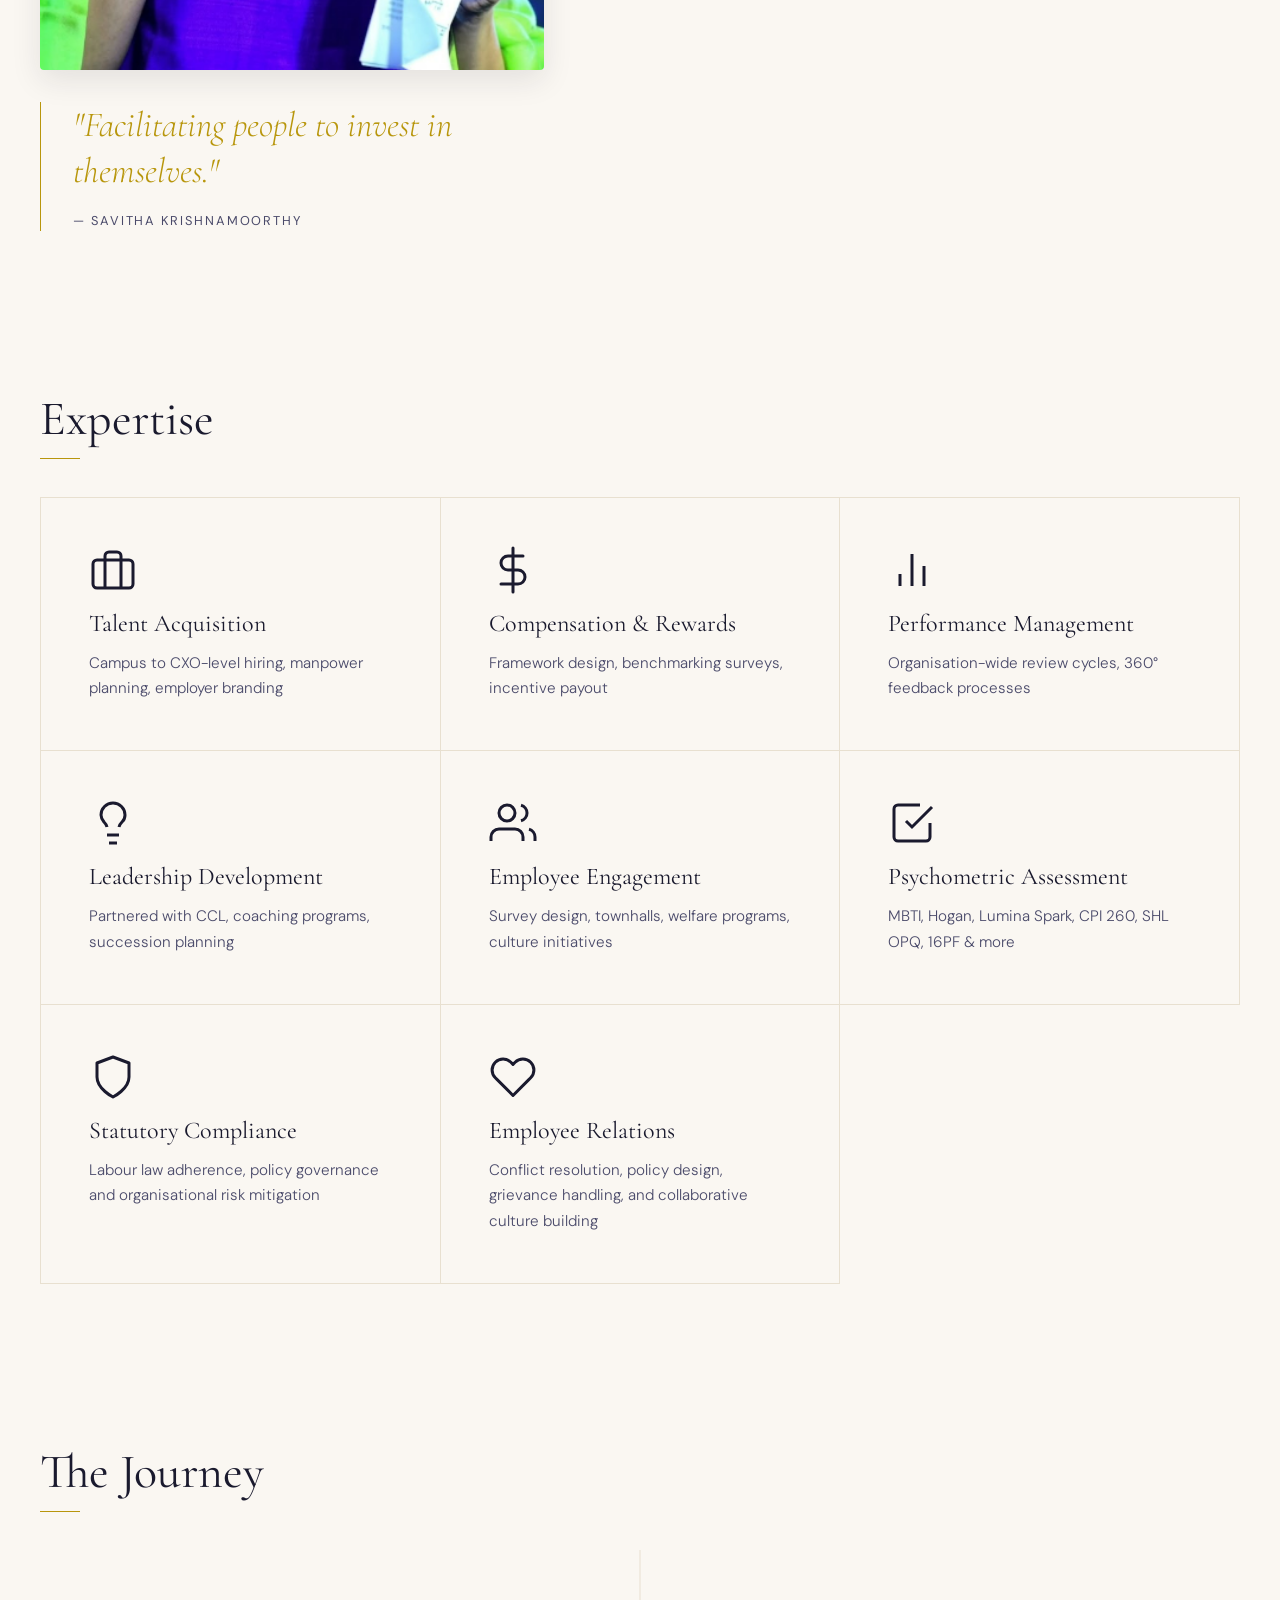
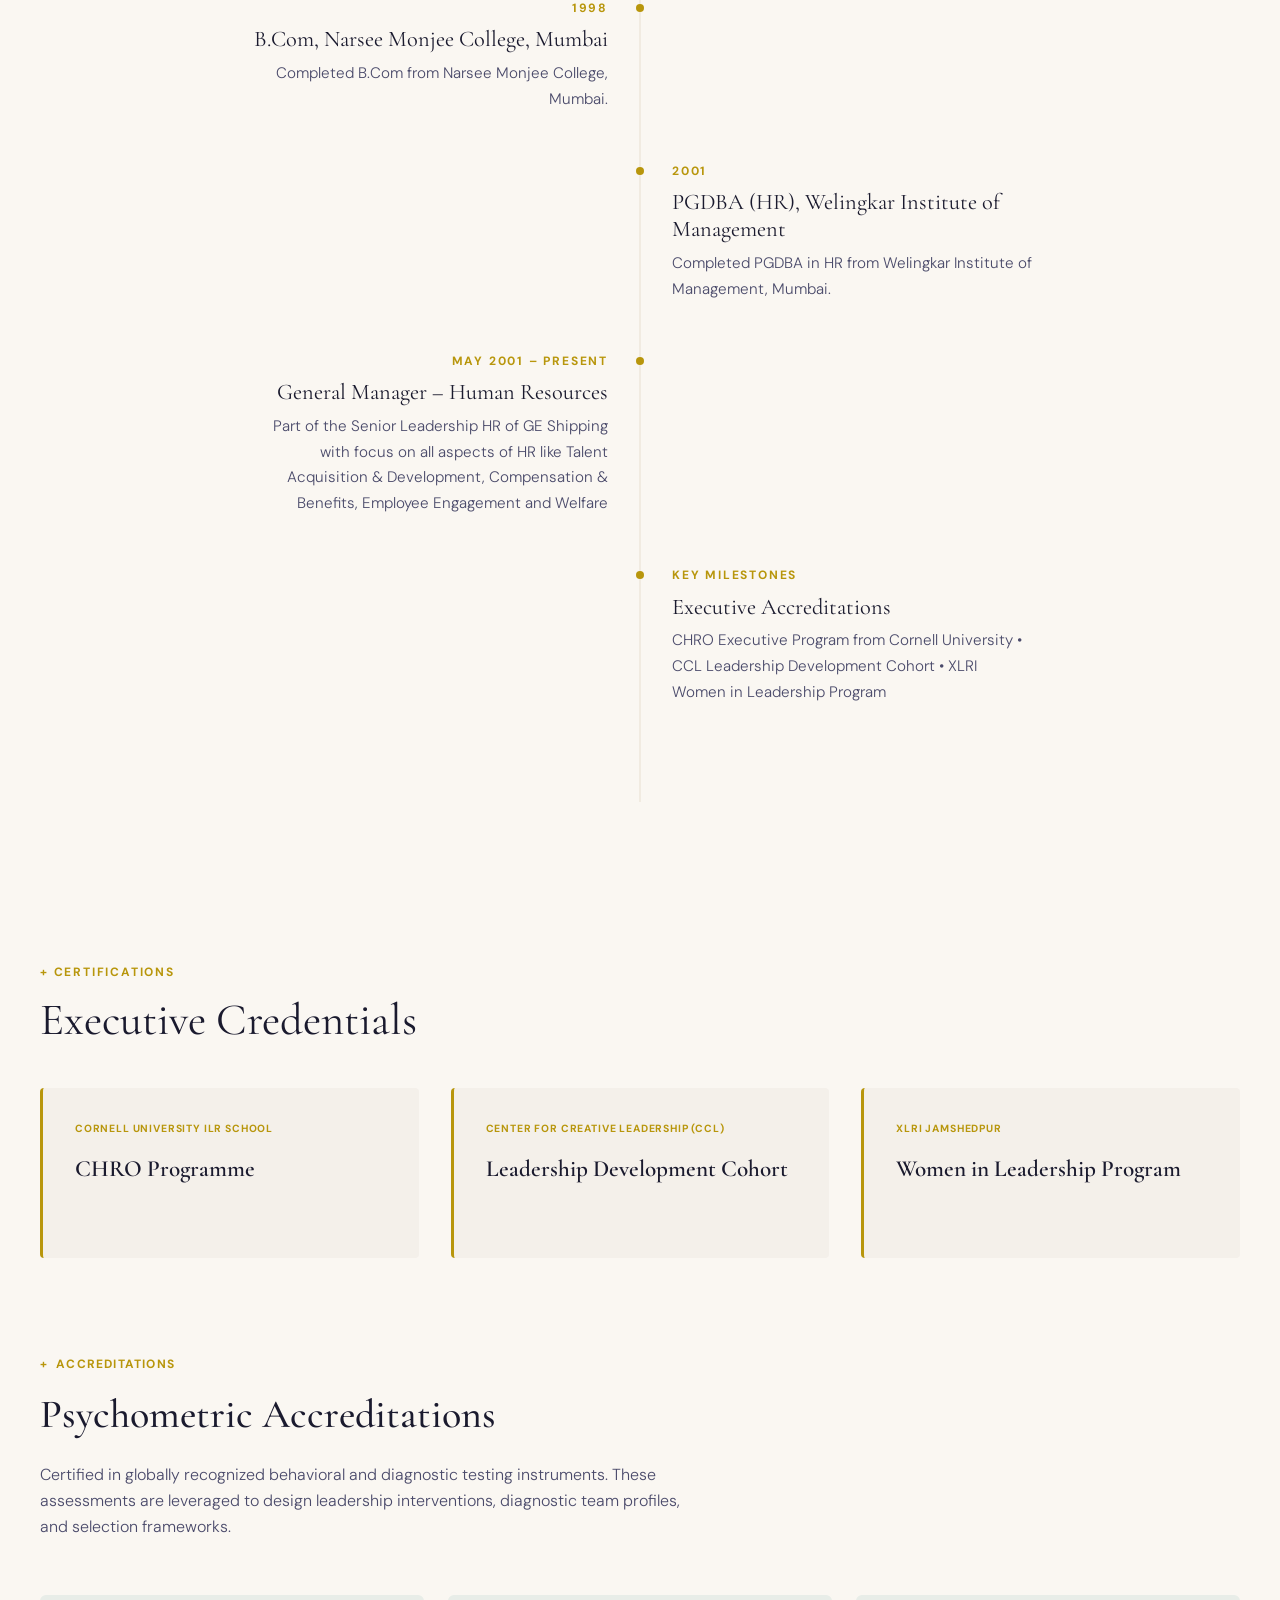
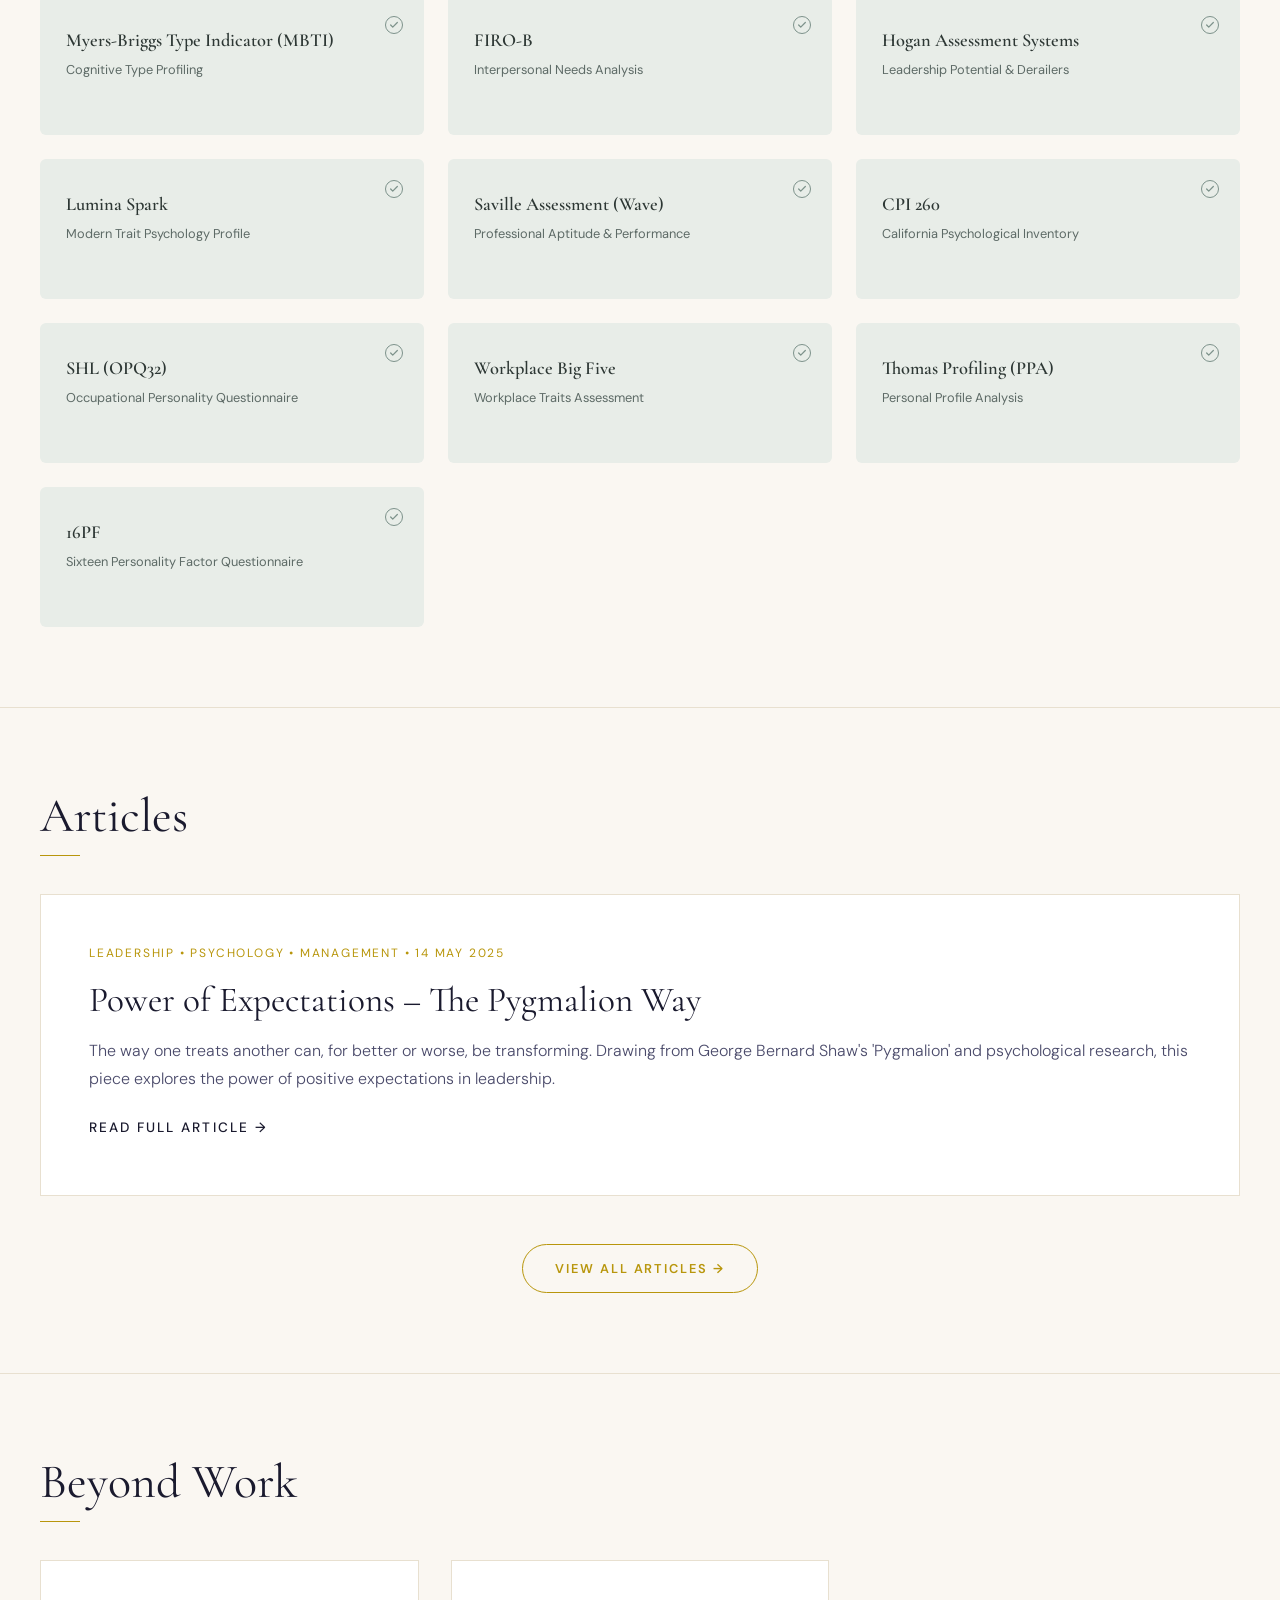
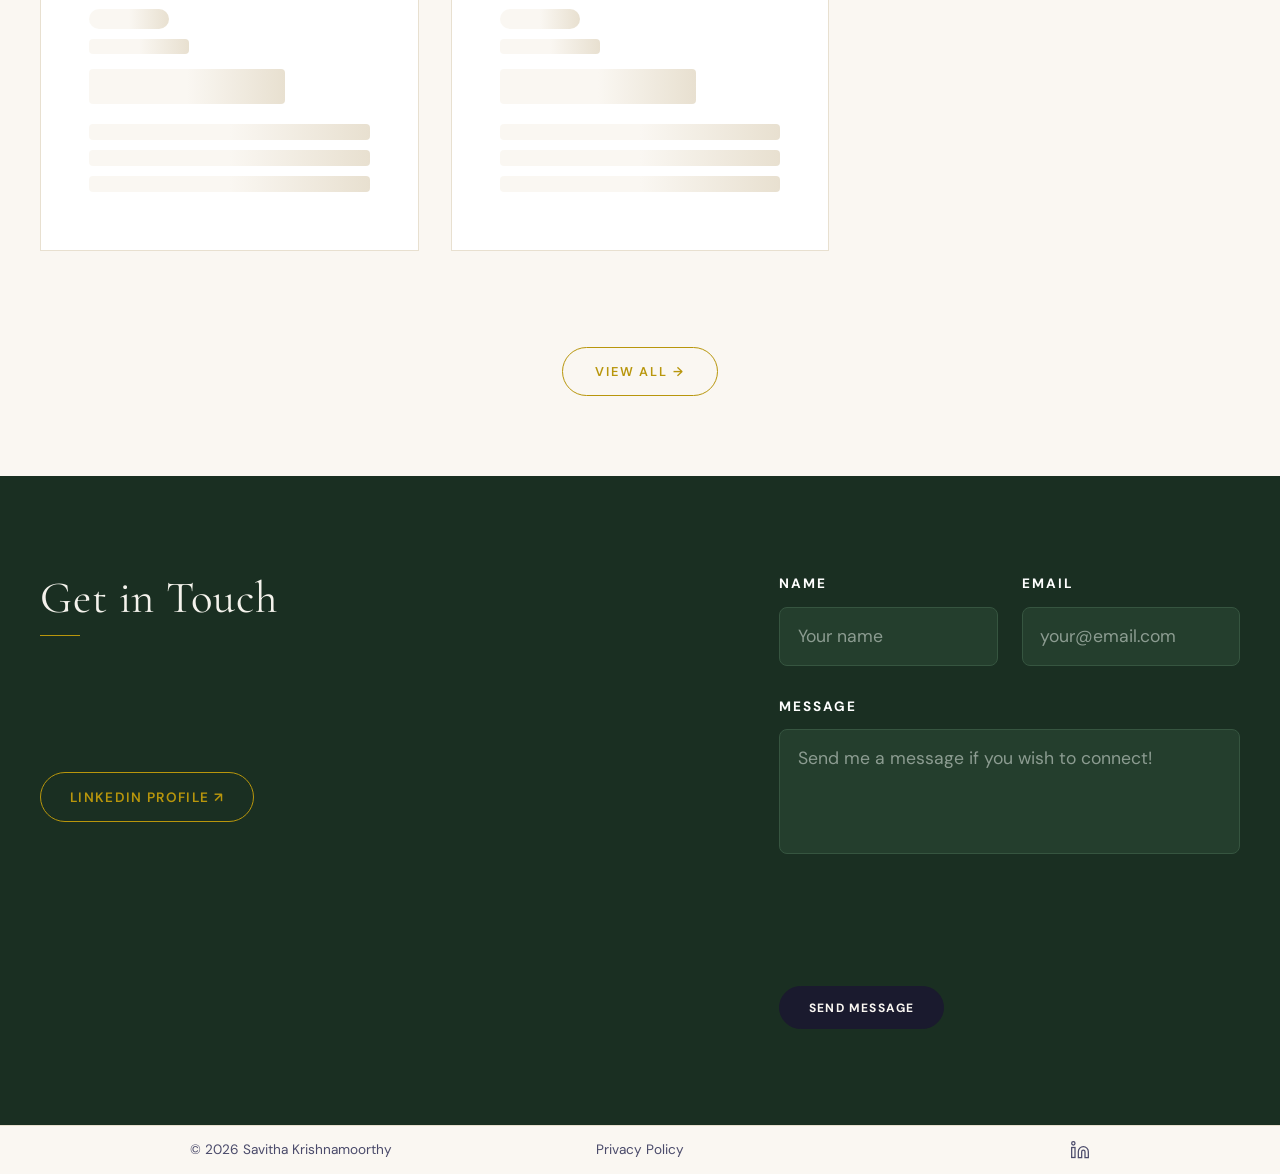
==== commit 78916991: "Fix: unified fade-up reveal, name text shimmer triggers, mobile tagline nowrap, and blockquote align" ====
--- a/index.html
+++ b/index.html
@@ -17,7 +17,7 @@
   <link rel="preconnect" href="https://fonts.gstatic.com" crossorigin>
   <link href="https://fonts.googleapis.com/css2?family=Cormorant+Garamond:ital,wght@0,300;0,400;0,600;0,700;1,400&family=DM+Sans:wght@300;400;500;700&display=swap" rel="stylesheet" />
   
-  <link rel="stylesheet" href="css/style.css?v=4" />
+  <link rel="stylesheet" href="css/style.css?v=5" />
   <!-- Google reCAPTCHA v2 -->
   <script src="https://www.google.com/recaptcha/api.js" async defer></script>
 </head>
--- a/css/style.css
+++ b/css/style.css
@@ -443,7 +443,13 @@
 }
 
 /* Guard initial states during signature preloader first visit */
-body.preloader-run-signature:not(.hero-start-reveal) #navbar,
+body.preloader-run-signature:not(.hero-start-reveal) #navbar {
+  opacity: 0 !important;
+  transform: translateY(-20px) !important;
+  animation: none !important;
+  transition: none !important;
+}
+
 body.preloader-run-signature:not(.hero-start-reveal) .hero-name-headline,
 body.preloader-run-signature:not(.hero-start-reveal) .hero-accent-line,
 body.preloader-run-signature:not(.hero-start-reveal) .hero-eyebrow-container,
@@ -451,8 +457,9 @@
 body.preloader-run-signature:not(.hero-start-reveal) .hero-actions,
 body.preloader-run-signature:not(.hero-start-reveal) .hero-stats-row {
   opacity: 0 !important;
-  transform: none !important;
+  transform: translateY(20px) !important;
   animation: none !important;
+  transition: none !important;
 }
 
 /* Slow, elegant sky fade-in during signature write */
@@ -461,24 +468,64 @@
   animation: skyFadeIn 4.0s cubic-bezier(0.25, 0.46, 0.45, 0.94) 0.5s forwards;
 }
 
-/* Reveal sequence (Phase 6 - Step 4) & Repeat visits: instantly visible with no animations */
+/* Reveal sequence (Phase 6 - Step 4) on first visit: unified fade up */
+body.preloader-run-signature.hero-start-reveal #navbar {
+  animation: unifiedFadeDown 0.8s cubic-bezier(0.25, 0.46, 0.45, 0.94) forwards !important;
+}
+
+body.preloader-run-signature.hero-start-reveal .hero-name-headline,
+body.preloader-run-signature.hero-start-reveal .hero-accent-line,
+body.preloader-run-signature.hero-start-reveal .hero-eyebrow-container,
+body.preloader-run-signature.hero-start-reveal .hero-italic-bio,
+body.preloader-run-signature.hero-start-reveal .hero-actions,
+body.preloader-run-signature.hero-start-reveal .hero-stats-row {
+  animation: unifiedFadeUp 0.8s cubic-bezier(0.25, 0.46, 0.45, 0.94) forwards !important;
+}
+
+/* Repeat visits: skip animations and reveal immediately */
 body:not(.preloader-run-signature) #navbar,
 body:not(.preloader-run-signature) .hero-name-headline,
 body:not(.preloader-run-signature) .hero-accent-line,
 body:not(.preloader-run-signature) .hero-eyebrow-container,
 body:not(.preloader-run-signature) .hero-italic-bio,
 body:not(.preloader-run-signature) .hero-actions,
-body:not(.preloader-run-signature) .hero-stats-row,
-body.preloader-run-signature.hero-start-reveal #navbar,
-body.preloader-run-signature.hero-start-reveal .hero-name-headline,
-body.preloader-run-signature.hero-start-reveal .hero-accent-line,
-body.preloader-run-signature.hero-start-reveal .hero-eyebrow-container,
-body.preloader-run-signature.hero-start-reveal .hero-italic-bio,
-body.preloader-run-signature.hero-start-reveal .hero-actions,
-body.preloader-run-signature.hero-start-reveal .hero-stats-row {
+body:not(.preloader-run-signature) .hero-stats-row {
   opacity: 1 !important;
   transform: none !important;
   animation: none !important;
+}
+
+@keyframes unifiedFadeUp {
+  to {
+    opacity: 1;
+    transform: translateY(0);
+  }
+}
+
+@keyframes unifiedFadeDown {
+  to {
+    opacity: 1;
+    transform: translateY(0);
+  }
+}
+
+/* Name Shimmer (triggered via JS shim active class) */
+.hero-name-headline.shimmer-active {
+  background: linear-gradient(90deg, #f28a22 0%, #f28a22 42%, #fff 50%, #f28a22 58%, #f28a22 100%);
+  background-size: 200% auto;
+  -webkit-background-clip: text;
+  -webkit-text-fill-color: transparent;
+  background-clip: text;
+  animation: nameShimmer 1.5s ease-in-out forwards !important;
+}
+
+@keyframes nameShimmer {
+  0% {
+    background-position: 200% center;
+  }
+  100% {
+    background-position: -200% center;
+  }
 }
 
 /* 6. HERO SECTION */
@@ -790,6 +837,12 @@
     font-size: 2.2rem;
   }
   
+  .hero-eyebrow {
+    font-size: clamp(0.52rem, 2vw, 0.72rem);
+    letter-spacing: 0.1em;
+    white-space: nowrap;
+  }
+  
   .hero-accent-line {
     width: 150px;
     margin-bottom: 1.5rem;
@@ -883,6 +936,8 @@
   border-left: 1px solid var(--color-accent);
   padding-left: var(--space-sm);
   margin-top: var(--space-xs);
+  margin-left: 0;
+  margin-right: 0;
 }
 
 .quote-text {
